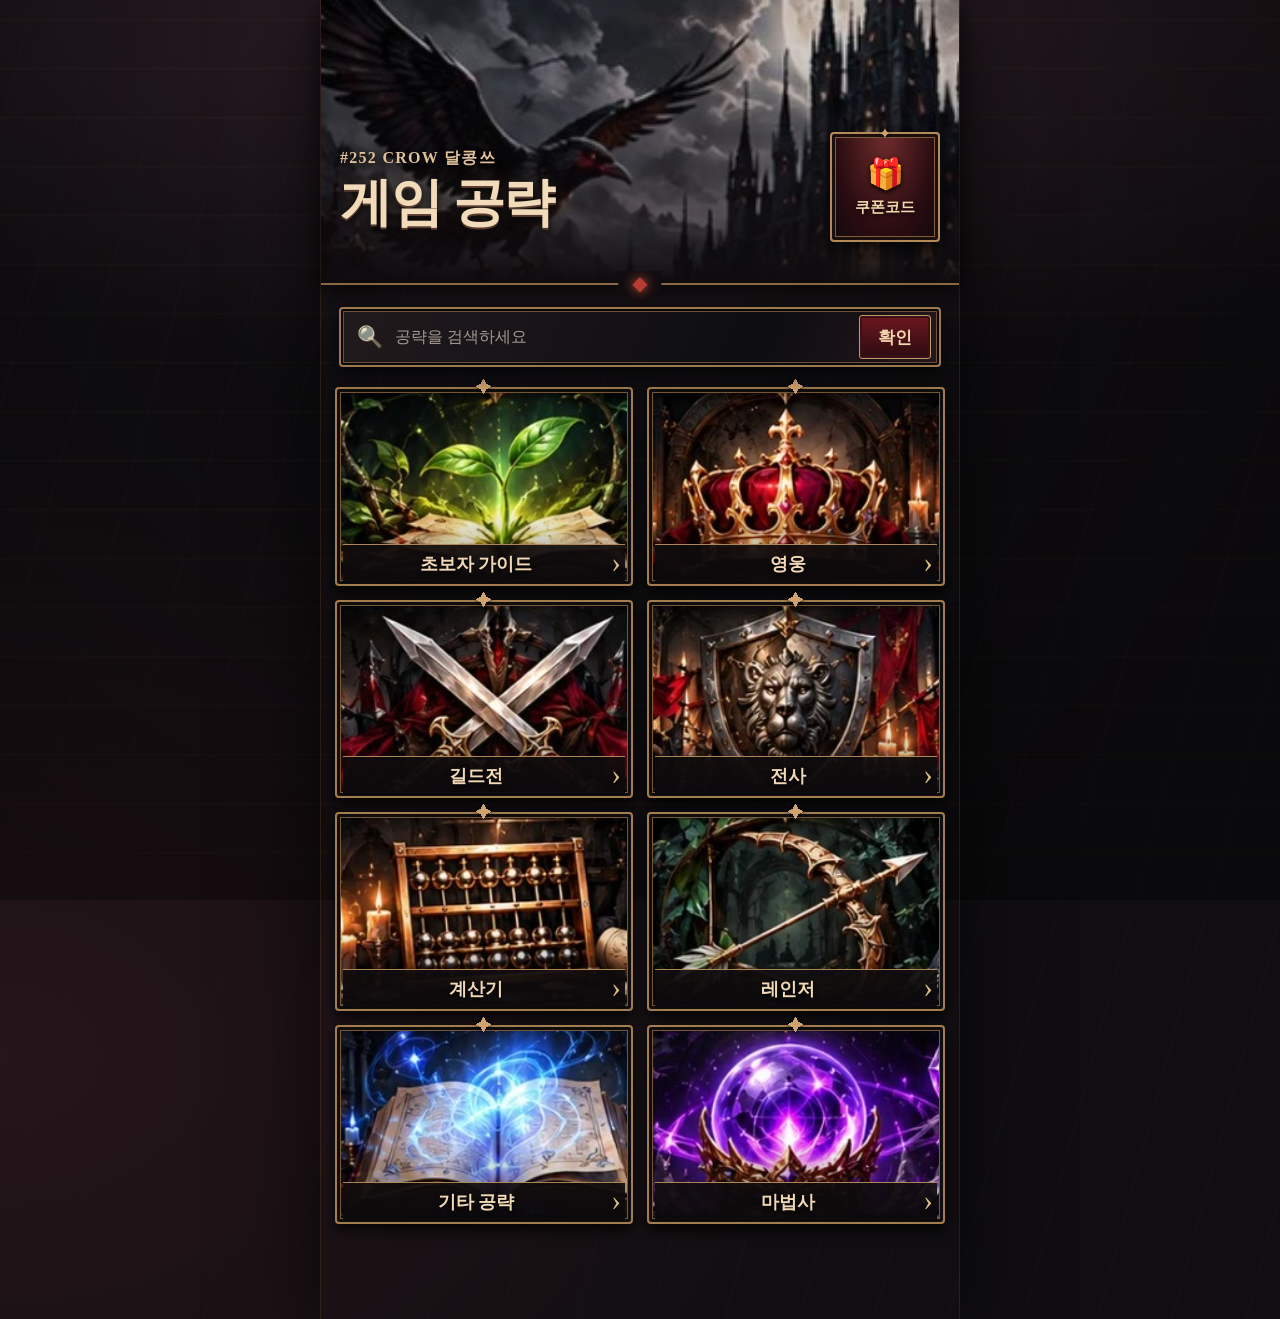
==== test/index.html @ af98b075 "Add files via upload" ====
<!doctype html><html lang="ko"><head><meta charset="utf-8"><meta name="viewport" content="width=device-width,initial-scale=1,viewport-fit=cover"><title>#252 CROW | 달콩쓰의 게임 공략</title>
<style>
*{box-sizing:border-box}body{margin:0;background:#f4f5f7;color:#20232a;font-family:system-ui,-apple-system,"Noto Sans KR",sans-serif}.app{max-width:560px;margin:auto;padding:24px 16px 50px}
.brand{padding:10px 4px 18px}.brand small{font-weight:800;letter-spacing:.15em;color:#8a9099}.brand h1{margin:4px 0 0;font-size:30px;letter-spacing:-1.2px}
.search{position:sticky;top:8px;z-index:5;display:flex;align-items:center;background:white;border:1px solid #e4e7eb;border-radius:18px;padding:0 15px;height:56px;box-shadow:0 8px 24px #20242b0d}.search input{border:0;outline:0;min-width:0;flex:1;font-size:16px;background:transparent}.search #searchBtn{border:0;background:#252a31;color:white;font-weight:800;border-radius:11px;padding:10px 14px;margin-left:8px}.search span{font-size:20px;margin-right:10px}
.grid{display:grid;grid-template-columns:1fr 1fr;gap:11px;margin-top:16px;align-items:start}.grid .card{width:100%}.drop{grid-column:1/-1;background:white;border:1px solid #e5e7eb;border-radius:16px;padding:7px;box-shadow:0 7px 22px #20242b0a}.drop .item{margin-top:5px;padding:12px 11px;font-size:13px}.drop .item:first-child{margin-top:0}.card{border:1px solid #e5e7eb;background:white;border-radius:20px;min-height:112px;display:flex;flex-direction:column;justify-content:center;align-items:center;gap:9px;box-shadow:0 7px 22px #20242b0a}.card .ico{font-size:33px}.card b{font-size:15px}
.section{margin-top:16px;background:white;border:1px solid #e5e7eb;border-radius:20px;padding:15px}.head{display:flex;align-items:center;gap:10px;margin-bottom:10px}.head h2{margin:0;font-size:21px}.item{width:100%;border:0;text-align:left;background:#f6f7f9;border-radius:14px;padding:15px;margin-top:8px;font-weight:750;font-size:15px;display:flex;justify-content:space-between;align-items:center;color:#20232a;text-decoration:none}.item em{font-style:normal;color:#a0a5ad;font-size:20px}.empty{text-align:center;color:#888;padding:22px}
.viewer{position:fixed;inset:0;background:#f4f5f7;z-index:20;overflow:auto}.viewerbar{position:sticky;top:0;z-index:2;background:#ffffffed;backdrop-filter:blur(12px);display:flex;align-items:center;gap:10px;padding:12px 14px;border-bottom:1px solid #e5e7eb}.viewerbar button{border:0;background:#eef0f3;border-radius:11px;width:40px;height:40px;font-size:25px}.viewerbar strong{font-size:16px}.viewerbody{max-width:760px;margin:auto;padding:14px}.viewerbody img{display:block;width:100%;height:auto;border-radius:12px;background:white;margin-bottom:12px}.note{background:white;border:1px solid #e3e6ea;border-radius:15px;padding:15px 16px;margin-bottom:12px;line-height:1.65}.note b{display:block;font-size:16px}.note span{font-size:15px}.hidden{display:none!important}

/* 쿠폰코드 바로가기 */
.brandtop{display:flex;justify-content:space-between;align-items:center;gap:12px}
.coupon-shortcut{display:inline-flex;flex:none;align-items:center;justify-content:center;gap:7px;padding:11px 12px;min-height:45px;border:1px solid #e3e6eb;border-radius:14px;background:#fff;color:#20232a;text-decoration:none;font-size:13px;font-weight:800;white-space:nowrap;box-shadow:0 7px 22px #20242b0a}
.coupon-ico{position:relative;display:inline-flex;font-size:22px;line-height:1.1}
.coupon-dot{position:absolute;top:-4px;right:-5px;width:11px;height:11px;border-radius:50%;background:#ee3949;border:2px solid #fff;box-shadow:0 0 0 1px #ee3949}
.coupon-dot[hidden]{display:none!important}
.coupon-shortcut:has(.coupon-dot:not([hidden])){border-color:#ee8792;box-shadow:0 4px 15px #ee39491a}
.coupon-shortcut:focus-visible{outline:3px solid #a7cdeb;outline-offset:2px}
@media(max-width:380px){.brandtop{gap:7px}.brand h1{font-size:27px}.coupon-shortcut{padding:10px 9px;gap:5px;font-size:12px}}

/* 헤더 2줄 타이포그래피와 세로형 쿠폰 버튼 */
.brandtop{align-items:stretch;gap:12px}
.brandtop>div{display:flex;flex-direction:column;justify-content:center;gap:2px;min-width:0}
.brandtop small{display:block;font-size:12px;letter-spacing:.035em;line-height:1.25;white-space:nowrap}
.brandtop h1{margin:0;font-size:30px;line-height:1.14;letter-spacing:-1px;white-space:nowrap}
.brandtop .coupon-shortcut{align-self:stretch;min-width:100px;min-height:0;flex-direction:column;gap:3px;padding:5px 12px;border-radius:14px}
.brandtop .coupon-ico{font-size:23px;line-height:1.05}
.brandtop .coupon-label{font-size:14px;line-height:1.2;font-weight:800}
@media(max-width:380px){.brandtop{gap:8px}.brandtop h1{font-size:28px}.brandtop .coupon-shortcut{min-width:91px;padding:5px 8px}.brandtop .coupon-label{font-size:13px}}

/* CROW DARK FANTASY: presentation layer only. Original interaction JS is untouched. */
:root{color-scheme:dark;--gold:#967148;--goldlight:#d2aa74;--ink:#0a090b;--parchment:#e6d4b9}
html{background:#09090b}body{background:radial-gradient(ellipse 90% 420px at 50% 0%,#312129 0%,transparent 90%),radial-gradient(ellipse 70% 650px at 0% 80%,#26151a 0%,transparent 95%),repeating-linear-gradient(105deg,#100e11 0 32px,#131015 33px 34px,#100e11 35px 72px);color:var(--parchment);min-height:100vh}
body:before{content:"";position:fixed;inset:0;pointer-events:none;background:radial-gradient(circle at 40% 15%,transparent 0 18%,#0007 85%),repeating-linear-gradient(0deg,transparent 0 46px,#b7976310 47px,#0000 49px);opacity:.75}
.app{position:relative;max-width:640px;margin:auto;padding:0 14px 95px;min-height:100vh;border-left:1px solid #77533340;border-right:1px solid #77533340;box-shadow:0 0 80px #000a}
.brand{margin:0 -14px;padding:132px 19px 24px;position:relative;background:linear-gradient(0deg,#0d0b0e 0%,#100c10a0 23%,#08070b30 80%),url('theme-header.webp') center 22%/cover no-repeat;min-height:285px;border-bottom:2px solid #8b6744;box-shadow:0 9px 20px #0009}
.brand:after{content:"◆";position:absolute;bottom:-12px;left:50%;transform:translateX(-50%);color:#b73d34;background:#100d10;padding:0 14px;font-size:20px;text-shadow:0 0 12px #e4573e}
.brandtop{align-items:end;gap:10px}.brandtop>div{position:relative;z-index:1;min-width:0;padding-bottom:7px}.brandtop small{color:#dfc09a;font-family:Georgia,'Noto Serif KR',serif;letter-spacing:.08em;font-size:clamp(11px,3vw,16px);text-shadow:0 3px 7px #000}.brandtop h1{font-family:Georgia,'Noto Serif KR',serif;font-size:clamp(34px,9vw,52px);line-height:1.25;color:#f1dbba;letter-spacing:-1.5px;text-shadow:0 2px #55392d,0 4px 10px #000,0 0 18px #e2a66e35}
.brandtop .coupon-shortcut{position:relative;z-index:1;min-width:110px;min-height:110px;align-self:end;border:2px solid #b48b57;border-radius:4px;color:#f2d8ac;background:radial-gradient(ellipse at 50% 0%,#702c2c,#2a0c11 65%,#10090c);box-shadow:inset 0 0 0 3px #1a0e0e,inset 0 0 0 4px #825c36,0 7px 22px #000c;padding:11px 8px;gap:9px;text-shadow:0 2px 5px #000}
.coupon-shortcut:before,.card:before,.drop:before,.section:before{content:'✦';position:absolute;top:-10px;left:50%;transform:translateX(-50%);font-size:16px;color:#d0a26e;text-shadow:0 0 5px #000}
.brandtop .coupon-ico{font-size:30px}.brandtop .coupon-label{font-size:15px;font-family:'Noto Serif KR',serif}
.coupon-dot{background:#bc252c;border-color:#f0c999}
.search{position:relative;top:auto;z-index:5;margin:22px 4px 20px;height:60px;padding:0 8px 0 16px;border:2px solid #9e794f;border-radius:4px;background:linear-gradient(115deg,#211a1d,#0d0d11 70%,#25171b);box-shadow:inset 0 0 0 2px #08080a,inset 0 0 0 3px #6e5034,0 8px 20px #0009}
.search span{font-size:21px;filter:sepia(.6)}.search input{color:#f1dfc3;font-family:'Noto Serif KR',serif;font-size:16px}.search input::placeholder{color:#a49a91}.search #searchBtn{background:linear-gradient(#6c1720,#2c0b10);border:1px solid #c29a67;border-radius:3px;color:#f3d6ac;height:44px;min-width:72px;font-family:'Noto Serif KR',serif;font-size:17px;box-shadow:inset 0 0 0 2px #3b1116}
.grid{gap:14px;margin-top:0}.grid .card{position:relative;overflow:visible;min-height:0;aspect-ratio:1.5;gap:0;justify-content:end;border:2px solid #a47d4e;border-radius:4px;background-color:#110d10;background-size:cover;background-position:center;box-shadow:inset 0 0 0 3px #100d0d,inset 0 0 0 4px #775739,0 7px 14px #000b;transition:filter .15s}
.grid .card:after{content:'›';position:absolute;right:10px;bottom:5px;color:#d9b88a;font-family:Georgia,serif;font-size:29px;text-shadow:0 2px 5px #000}
.grid .card:active{filter:brightness(1.25)}.grid .card .ico{display:none}.grid .card b{display:flex;align-items:center;justify-content:center;width:100%;min-height:39px;padding:6px 25px 6px 9px;border-top:1px solid #ad8655;background:linear-gradient(#100c0ce8,#0b090cf7);color:#f1d8b6;font-family:Georgia,'Noto Serif KR',serif;font-size:clamp(14px,3.7vw,18px);text-shadow:0 2px 5px #000}
.grid .card[data-c=beginner]{background-image:linear-gradient(0deg,#08060970,transparent 40%),url('theme-beginner.webp')}.grid .card[data-c=hero]{background-image:linear-gradient(0deg,#08060970,transparent 40%),url('theme-hero.webp')}.grid .card[data-c=guild]{background-image:linear-gradient(0deg,#08060970,transparent 40%),url('theme-guild.webp')}.grid .card[data-c=warrior]{background-image:linear-gradient(0deg,#08060970,transparent 40%),url('theme-warrior.webp')}.grid .card[data-c=calculator]{background-image:linear-gradient(0deg,#08060970,transparent 40%),url('theme-calculator.webp')}.grid .card[data-c=ranger]{background-image:linear-gradient(0deg,#08060970,transparent 40%),url('theme-ranger.webp')}.grid .card[data-c=etc]{background-image:linear-gradient(0deg,#08060970,transparent 40%),url('theme-etc.webp')}.grid .card[data-c=mage]{background-image:linear-gradient(0deg,#08060970,transparent 40%),url('theme-mage.webp')}
/* Keep original in-grid dropdowns: no popups, no separate category screens. */
.drop,.section{position:relative;grid-column:1/-1;border:2px solid #987249;border-radius:4px;background:radial-gradient(ellipse at 80% 0%,#3c1c22a8,transparent 60%),linear-gradient(135deg,#1c1519f5,#0d0c10f9 70%);box-shadow:inset 0 0 0 3px #0a090b,inset 0 0 0 4px #5c4030,0 10px 22px #0009;padding:13px 11px}
.drop:after{content:'◆';display:block;text-align:center;color:#ad6544;font-size:14px;padding:9px 0 0}.drop .item,.section .item{position:relative;min-height:59px;margin-top:8px;padding:13px 35px 13px 16px;border:1px solid #6b4b36;border-radius:3px;background:linear-gradient(105deg,#2a1b20,#120f13 80%);color:#e9d4b6;font-family:'Noto Serif KR',serif;font-size:clamp(13px,3.6vw,16px);line-height:1.4;box-shadow:inset 0 0 0 1px #130d10}
.item em{color:#c99d65;font-size:24px}.item:active{background:#432329}.section{margin-top:19px;padding:15px}.head h2{font-family:Georgia,'Noto Serif KR',serif;color:#e5c49a}.empty{color:#c0a992}
.viewer{background:radial-gradient(ellipse at 50% 0%,#362029,#0c0a0d 70%);color:#e8d2b0}.viewerbar{background:#170f14f5;border-bottom:2px solid #9b7447;padding:13px 14px}.viewerbar button{border:1px solid #b88c58;border-radius:3px;background:linear-gradient(#58141a,#220b10);color:#e8cfaa}.viewerbar strong{font-family:'Noto Serif KR',serif;color:#ecd1aa}.viewerbody{padding:14px}.viewerbody img{border:1px solid #72533d;border-radius:3px;background:#0d0c10;box-shadow:0 8px 23px #000a}.note{background:#20171a;border:1px solid #947047;border-radius:4px;color:#e7d1b0}
@media(max-width:380px){.brand{min-height:260px;padding-top:122px}.brandtop .coupon-shortcut{min-width:93px;min-height:98px}.grid{gap:10px}.grid .card b{min-height:36px}.search{margin-left:0;margin-right:0}}
</style></head><body><main class="app"><header class="brand"><div class="brandtop"><div><small>#252 CROW 달콩쓰</small><h1>게임 공략</h1></div><a id="couponShortcut" class="coupon-shortcut" href="./coupons.html" aria-label="쿠폰코드"><span class="coupon-ico" aria-hidden="true">🎁<span id="couponNoticeDot" class="coupon-dot" hidden></span></span><span class="coupon-label">쿠폰코드</span></a></div></header><div class="search"><span>🔍</span><input id="q" placeholder="공략을 검색하세요"><button id="searchBtn">확인</button></div><section id="results" class="section hidden"><div class="head"><h2>🔍 검색 결과</h2></div><div id="resultitems"></div></section><section id="grid" class="grid">
<button class="card" data-c="beginner"><span class="ico">🌱</span><b>초보자 가이드</b></button><button class="card" data-c="hero"><span class="ico">👑</span><b>영웅</b></button><div class="drop hidden" data-row="beginner,hero"></div>
<button class="card" data-c="guild"><span class="ico">⚔️</span><b>길드전</b></button><button class="card" data-c="warrior"><span class="ico">🛡️</span><b>전사</b></button><div class="drop hidden" data-row="guild,warrior"></div>
<button class="card" data-c="calculator"><span class="ico">🧮</span><b>계산기</b></button><button class="card" data-c="ranger"><span class="ico">🏹</span><b>레인저</b></button><div class="drop hidden" data-row="calculator,ranger"></div>
<button class="card" data-c="etc"><span class="ico">📖</span><b>기타 공략</b></button><button class="card" data-c="mage"><span class="ico">🔮</span><b>마법사</b></button><div class="drop hidden" data-row="etc,mage"></div></section></main>
<div id="viewer" class="viewer hidden"><div class="viewerbar"><button id="close">‹</button><strong id="vtitle"></strong></div><div class="viewerbody"><div id="vnote"></div><div id="vimages"></div></div></div>
<script>
const cats={"beginner":["🌱","초보자 가이드"],"hero":["👑","영웅"],"guild":["⚔️","길드전"],"warrior":["🛡️","전사"],"calculator":["🧮","계산기"],"ranger":["🏹","레인저"],"etc":["📖","기타 공략"],"mage":["🔮","마법사"]};
const B="https://riamanet.github.io/last-asylum-guide/";
const guides=[
["beginner","협곡대전 신청방법","01.png"],["beginner","비약쟁탈전 신청방법","02.png"],["beginner","마차 약탈방법","03.png"],["beginner","팔콘퀘스트 저장 가이드","04.png"],["beginner","궁중대신 활용법","05.png"],["beginner","보호막 사용방법","45.png"],["beginner","초보자 영웅 육성 가이드","46.png"],["beginner","갤럭시 스토어 페이백 참여방법","47.png"],["beginner","신규 성장 가이드","48.png"],["beginner","상점 구매 가이드","49.png"],["beginner","부흥시대 초반 성장 가이드","53.jpg"],["beginner","초보자 비밀 퀘스트 약탈 가이드","54.png"],
["guild","월요일 길드전","06.png"],["guild","화요일 길드전","07.png"],["guild","수요일 길드전","08.png"],["guild","목요일 길드전","09.png"],["guild","금요일 길드전","10.png"],["guild","토요일 길드전","11.png"],
["hero","영웅 스킬 강화 가이드","12.jpg"],["hero","성급별 필요 영웅조각 수","13.png"],["hero","월드보스 영웅 배치 가이드","14.png"],["hero","월드보스 추천 덱 가이드","64.png"],
["warrior","전사 조합 완전 이해","15.png"],["warrior","전사 성장 체크리스트","16.png"],["warrior","장비·스킬 투자 전략","17.png"],["warrior","다스칼 완전 육성 및 운용 가이드","18.png"],["warrior","하퍼 완전 육성 및 운용 가이드","19.png"],["warrior","아서 완전 육성 및 운용 가이드","20.png"],["warrior","조야 완전 육성 및 운용 가이드","21.png"],["warrior","말레나 완전 육성 및 운용 가이드","22.png"],["warrior","다스칼 전용무기 완벽 가이드","51.jpg"],["warrior","말레나 각성 완벽 정리","52.jpg"],
["ranger","레인저 조합이란 무엇인가","23.png"],["ranger","레인저 조합의 전투 메커니즘","24.png"],["ranger","레인저 조합 실수하지 않는 운영법","25.png"],["ranger","레인저를 더 깊이 이해하는 8가지 사실","26.png"],["ranger","레인저 조합 FAQ","27.png"],
["mage","마법사 조합이란 무엇인가?","28.png"],["mage","스타더스트 완전 육성 및 운용 가이드","29.png"],["mage","Joker 완전 육성 및 운용 가이드","30.png"],["mage","Annie 완전 육성 및 운용 가이드","31.png"],["mage","니콜(Nicole) 완전 육성 및 운용 가이드","32.png"],["mage","빌리(Billy) 완전 육성 및 운용 가이드","33.png"],["mage","울프레드 완전 육성 및 운용 가이드","34.png"],
["etc","21~30 성당 업 조건","35.png"],["etc","계단식 훈련 가이드","36.png"],["etc","장비강화 및 성급 공략","37.png"],["etc","서바이벌배틀 시간표","38.png"],["etc","수정골짜기 공략","39.png"],["etc","수정골짜기 입장하면 이렇게 하세요!","59.png",["59.png","60.png","61.png","62.png","63.png"]],["etc","까마귀룬 초기공략","40.png",["40.png","41.png","42.png"]],["etc","까마귀룬 전략 가이드","43.png"],["etc","프레이야 구매방법","44.png"],["etc","드워프 광산 곡괭이 이벤트 가이드","50.png"],["etc","역병의 단련 이벤트 공략","55.png"],["etc","치즈도둑 이벤트 공략","56.png",["56.png","57.png","58.png"]],["etc","좀비 포위전 공략 가이드","65.png",["65.png","66.png","67.png"]]
].map(x=>({category:x[0],title:x[1],image:B+x[2],images:(x[3]||[x[2]]).map(f=>B+f)}));
guides.push({category:"calculator",title:"건물 업그레이드 계산기",url:"https://riamanet.github.io/last-asylum-calculator/"},{category:"calculator",title:"정예부대 최소연구 계산기",url:"https://riamanet.github.io/last-asylum-research/"},{category:"calculator",title:"영웅 계산기",url:"https://riamanet.github.io/last-asylum-hero/"});
const results=document.querySelector('#results'),resultitems=document.querySelector('#resultitems');
const isKakaoTalk=/KAKAOTALK/i.test(navigator.userAgent);if(isKakaoTalk&&(!history.state||!history.state.laRoot)){history.replaceState({laRoot:true,view:'root'},'',location.href);history.pushState({laRoot:true,view:'home'},'',location.href)}
function row(g){if(g.url)return `<a class="item" href="${g.url}" target="_blank">${g.title}<em>›</em></a>`;return `<button class="item" onclick="openGuide(${guides.indexOf(g)})">${g.title}<em>›</em></button>`}
function showCat(c){let target=null;document.querySelectorAll('.drop').forEach(d=>{if(d.dataset.row.split(',').includes(c))target=d});if(!target)return;const same=target.dataset.open===c&&!target.classList.contains('hidden');document.querySelectorAll('.drop').forEach(d=>{d.classList.add('hidden');d.dataset.open=''});if(!same){target.innerHTML=guides.filter(g=>g.category===c).map(row).join('');target.dataset.open=c;target.classList.remove('hidden')}}
document.querySelectorAll('.card').forEach(x=>x.onclick=()=>showCat(x.dataset.c));
function renderGuide(i){const g=guides[i];document.querySelector('#vtitle').textContent=g.title;document.querySelector('#vimages').innerHTML=(g.images||[g.image]).map(src=>'<img src="'+src+'?v='+Date.now()+'" alt="'+g.title+'">').join('');const n=document.querySelector('#vnote');n.innerHTML=g.title==='프레이야 구매방법'?'<div class="note"><b>VIP 1, 3, 4, 7 구매</b><span>최저가 216,500원 / 조각 340개로 4성</span></div>':'';document.querySelector('#viewer').classList.remove('hidden');document.body.style.overflow='hidden'}
function hideGuide(){document.querySelector('#viewer').classList.add('hidden');document.body.style.overflow='';document.querySelector('#vimages').innerHTML=''}
function openGuide(i){renderGuide(i);history.pushState({view:'guide',guide:i},'','#guide-'+i)}
document.querySelector('#close').onclick=()=>{if(!document.querySelector('#viewer').classList.contains('hidden'))history.back()};
window.addEventListener('popstate',e=>{const m=location.hash.match(/^#guide-(\d+)$/);if(m){const i=Number(m[1]);if(guides[i]&&guides[i].image)renderGuide(i);return}hideGuide();if(isKakaoTalk&&e.state&&e.state.laRoot&&e.state.view==='root')history.pushState({laRoot:true,view:'home'},'',location.href)});
if(location.hash.match(/^#guide-(\d+)$/)){const i=Number(RegExp.$1);if(guides[i]&&guides[i].image)renderGuide(i)}
function doSearch(){const q=document.querySelector('#q').value.trim().toLowerCase();if(!q){results.classList.add('hidden');resultitems.innerHTML='';return}const f=guides.filter(g=>(g.title+' '+cats[g.category][1]).toLowerCase().includes(q));resultitems.innerHTML=f.length?f.map(row).join(''):'<div class="empty">검색 결과가 없습니다.</div>';results.classList.remove('hidden')}
document.querySelector('#searchBtn').onclick=doSearch;document.querySelector('#q').addEventListener('keydown',e=>{if(e.key==='Enter')doSearch()});
</script><script src="../coupon-config.js"></script>
<script src="../coupon-home.js"></script>
</body></html>
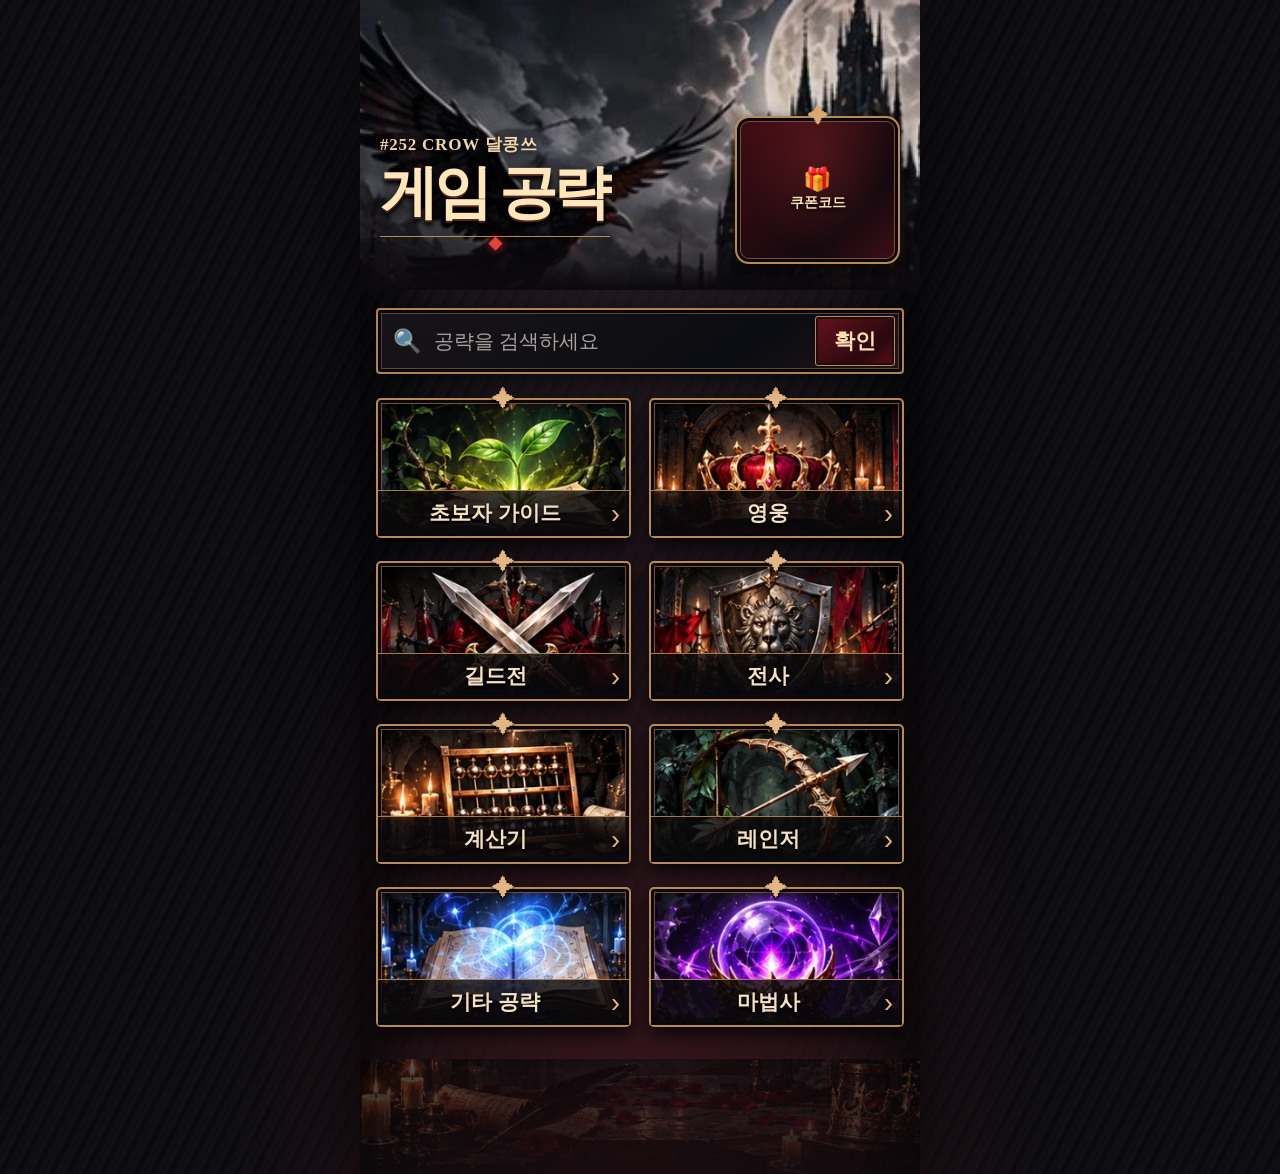
==== commit 9c482d88: "Add files via upload" ====
--- a/test/index.html
+++ b/test/index.html
@@ -27,30 +27,37 @@
 .brandtop .coupon-label{font-size:14px;line-height:1.2;font-weight:800}
 @media(max-width:380px){.brandtop{gap:8px}.brandtop h1{font-size:28px}.brandtop .coupon-shortcut{min-width:91px;padding:5px 8px}.brandtop .coupon-label{font-size:13px}}
 
-/* CROW DARK FANTASY: presentation layer only. Original interaction JS is untouched. */
-:root{color-scheme:dark;--gold:#967148;--goldlight:#d2aa74;--ink:#0a090b;--parchment:#e6d4b9}
-html{background:#09090b}body{background:radial-gradient(ellipse 90% 420px at 50% 0%,#312129 0%,transparent 90%),radial-gradient(ellipse 70% 650px at 0% 80%,#26151a 0%,transparent 95%),repeating-linear-gradient(105deg,#100e11 0 32px,#131015 33px 34px,#100e11 35px 72px);color:var(--parchment);min-height:100vh}
-body:before{content:"";position:fixed;inset:0;pointer-events:none;background:radial-gradient(circle at 40% 15%,transparent 0 18%,#0007 85%),repeating-linear-gradient(0deg,transparent 0 46px,#b7976310 47px,#0000 49px);opacity:.75}
-.app{position:relative;max-width:640px;margin:auto;padding:0 14px 95px;min-height:100vh;border-left:1px solid #77533340;border-right:1px solid #77533340;box-shadow:0 0 80px #000a}
-.brand{margin:0 -14px;padding:132px 19px 24px;position:relative;background:linear-gradient(0deg,#0d0b0e 0%,#100c10a0 23%,#08070b30 80%),url('theme-header.webp') center 22%/cover no-repeat;min-height:285px;border-bottom:2px solid #8b6744;box-shadow:0 9px 20px #0009}
-.brand:after{content:"◆";position:absolute;bottom:-12px;left:50%;transform:translateX(-50%);color:#b73d34;background:#100d10;padding:0 14px;font-size:20px;text-shadow:0 0 12px #e4573e}
-.brandtop{align-items:end;gap:10px}.brandtop>div{position:relative;z-index:1;min-width:0;padding-bottom:7px}.brandtop small{color:#dfc09a;font-family:Georgia,'Noto Serif KR',serif;letter-spacing:.08em;font-size:clamp(11px,3vw,16px);text-shadow:0 3px 7px #000}.brandtop h1{font-family:Georgia,'Noto Serif KR',serif;font-size:clamp(34px,9vw,52px);line-height:1.25;color:#f1dbba;letter-spacing:-1.5px;text-shadow:0 2px #55392d,0 4px 10px #000,0 0 18px #e2a66e35}
-.brandtop .coupon-shortcut{position:relative;z-index:1;min-width:110px;min-height:110px;align-self:end;border:2px solid #b48b57;border-radius:4px;color:#f2d8ac;background:radial-gradient(ellipse at 50% 0%,#702c2c,#2a0c11 65%,#10090c);box-shadow:inset 0 0 0 3px #1a0e0e,inset 0 0 0 4px #825c36,0 7px 22px #000c;padding:11px 8px;gap:9px;text-shadow:0 2px 5px #000}
-.coupon-shortcut:before,.card:before,.drop:before,.section:before{content:'✦';position:absolute;top:-10px;left:50%;transform:translateX(-50%);font-size:16px;color:#d0a26e;text-shadow:0 0 5px #000}
-.brandtop .coupon-ico{font-size:30px}.brandtop .coupon-label{font-size:15px;font-family:'Noto Serif KR',serif}
-.coupon-dot{background:#bc252c;border-color:#f0c999}
-.search{position:relative;top:auto;z-index:5;margin:22px 4px 20px;height:60px;padding:0 8px 0 16px;border:2px solid #9e794f;border-radius:4px;background:linear-gradient(115deg,#211a1d,#0d0d11 70%,#25171b);box-shadow:inset 0 0 0 2px #08080a,inset 0 0 0 3px #6e5034,0 8px 20px #0009}
-.search span{font-size:21px;filter:sepia(.6)}.search input{color:#f1dfc3;font-family:'Noto Serif KR',serif;font-size:16px}.search input::placeholder{color:#a49a91}.search #searchBtn{background:linear-gradient(#6c1720,#2c0b10);border:1px solid #c29a67;border-radius:3px;color:#f3d6ac;height:44px;min-width:72px;font-family:'Noto Serif KR',serif;font-size:17px;box-shadow:inset 0 0 0 2px #3b1116}
-.grid{gap:14px;margin-top:0}.grid .card{position:relative;overflow:visible;min-height:0;aspect-ratio:1.5;gap:0;justify-content:end;border:2px solid #a47d4e;border-radius:4px;background-color:#110d10;background-size:cover;background-position:center;box-shadow:inset 0 0 0 3px #100d0d,inset 0 0 0 4px #775739,0 7px 14px #000b;transition:filter .15s}
-.grid .card:after{content:'›';position:absolute;right:10px;bottom:5px;color:#d9b88a;font-family:Georgia,serif;font-size:29px;text-shadow:0 2px 5px #000}
-.grid .card:active{filter:brightness(1.25)}.grid .card .ico{display:none}.grid .card b{display:flex;align-items:center;justify-content:center;width:100%;min-height:39px;padding:6px 25px 6px 9px;border-top:1px solid #ad8655;background:linear-gradient(#100c0ce8,#0b090cf7);color:#f1d8b6;font-family:Georgia,'Noto Serif KR',serif;font-size:clamp(14px,3.7vw,18px);text-shadow:0 2px 5px #000}
-.grid .card[data-c=beginner]{background-image:linear-gradient(0deg,#08060970,transparent 40%),url('theme-beginner.webp')}.grid .card[data-c=hero]{background-image:linear-gradient(0deg,#08060970,transparent 40%),url('theme-hero.webp')}.grid .card[data-c=guild]{background-image:linear-gradient(0deg,#08060970,transparent 40%),url('theme-guild.webp')}.grid .card[data-c=warrior]{background-image:linear-gradient(0deg,#08060970,transparent 40%),url('theme-warrior.webp')}.grid .card[data-c=calculator]{background-image:linear-gradient(0deg,#08060970,transparent 40%),url('theme-calculator.webp')}.grid .card[data-c=ranger]{background-image:linear-gradient(0deg,#08060970,transparent 40%),url('theme-ranger.webp')}.grid .card[data-c=etc]{background-image:linear-gradient(0deg,#08060970,transparent 40%),url('theme-etc.webp')}.grid .card[data-c=mage]{background-image:linear-gradient(0deg,#08060970,transparent 40%),url('theme-mage.webp')}
-/* Keep original in-grid dropdowns: no popups, no separate category screens. */
-.drop,.section{position:relative;grid-column:1/-1;border:2px solid #987249;border-radius:4px;background:radial-gradient(ellipse at 80% 0%,#3c1c22a8,transparent 60%),linear-gradient(135deg,#1c1519f5,#0d0c10f9 70%);box-shadow:inset 0 0 0 3px #0a090b,inset 0 0 0 4px #5c4030,0 10px 22px #0009;padding:13px 11px}
-.drop:after{content:'◆';display:block;text-align:center;color:#ad6544;font-size:14px;padding:9px 0 0}.drop .item,.section .item{position:relative;min-height:59px;margin-top:8px;padding:13px 35px 13px 16px;border:1px solid #6b4b36;border-radius:3px;background:linear-gradient(105deg,#2a1b20,#120f13 80%);color:#e9d4b6;font-family:'Noto Serif KR',serif;font-size:clamp(13px,3.6vw,16px);line-height:1.4;box-shadow:inset 0 0 0 1px #130d10}
-.item em{color:#c99d65;font-size:24px}.item:active{background:#432329}.section{margin-top:19px;padding:15px}.head h2{font-family:Georgia,'Noto Serif KR',serif;color:#e5c49a}.empty{color:#c0a992}
-.viewer{background:radial-gradient(ellipse at 50% 0%,#362029,#0c0a0d 70%);color:#e8d2b0}.viewerbar{background:#170f14f5;border-bottom:2px solid #9b7447;padding:13px 14px}.viewerbar button{border:1px solid #b88c58;border-radius:3px;background:linear-gradient(#58141a,#220b10);color:#e8cfaa}.viewerbar strong{font-family:'Noto Serif KR',serif;color:#ecd1aa}.viewerbody{padding:14px}.viewerbody img{border:1px solid #72533d;border-radius:3px;background:#0d0c10;box-shadow:0 8px 23px #000a}.note{background:#20171a;border:1px solid #947047;border-radius:4px;color:#e7d1b0}
-@media(max-width:380px){.brand{min-height:260px;padding-top:122px}.brandtop .coupon-shortcut{min-width:93px;min-height:98px}.grid{gap:10px}.grid .card b{min-height:36px}.search{margin-left:0;margin-right:0}}
+
+/* CROW V3: CSS-only structural skin. Original HTML, IDs and JavaScript are unchanged. */
+:root{color-scheme:dark;--ink:#08080b;--gold:#c89d67;--light:#f2dfc0;--edge:#775237;--blood:#560d18}
+html{background:#08080b}body{margin:0;color:var(--light);font-family:Georgia,"Noto Serif KR","Malgun Gothic",serif;background:radial-gradient(ellipse at 50% 0,#302028 0,transparent 35%),radial-gradient(ellipse at 50% 95%,#36141a 0,transparent 45%),repeating-linear-gradient(117deg,#0c0c10 0px,#121014 4px,#09090d 8px,#111015 15px);min-height:100vh}
+.app{position:relative;max-width:560px;padding:0 16px 105px;background:linear-gradient(90deg,#0007,transparent 12%,transparent 88%,#0007),radial-gradient(ellipse at 50% 54%,#31202744,transparent 70%);box-shadow:0 0 70px #000a;min-height:100vh}
+.app:after{content:"";display:block;position:relative;height:115px;margin:32px -16px -105px;background:linear-gradient(#0b090b44,#0b090bdd),url('coupon-footer.webp') center/cover no-repeat;opacity:.65;pointer-events:none}
+.brand{position:relative;margin:0 -16px 0;padding:0 20px;background:linear-gradient(to bottom,#08080a22 25%,#09090d22 64%,#0b090d 100%),url('theme-header.webp') center top/cover no-repeat;min-height:clamp(210px,48vw,285px);display:flex;align-items:flex-end}
+.brandtop{width:100%;display:flex;align-items:flex-end;justify-content:space-between;gap:12px;padding-bottom:26px}
+.brand small{font-size:clamp(12px,3.4vw,17px);color:#f0d6ae;letter-spacing:.045em;font-weight:700;text-shadow:0 2px 7px #000}
+.brand h1{font-size:clamp(38px,10vw,58px);margin:5px 0 0;line-height:1.04;color:#ffe6bb;letter-spacing:-.065em;font-weight:900;text-shadow:0 2px 0 #4a241e,0 5px 4px #000,0 0 18px #000}
+.brandtop>div{min-width:0;flex:1;padding-bottom:12px}.brandtop>div:after{content:"◆";display:block;margin-top:11px;max-width:230px;text-align:center;color:#e04437;font-size:15px;line-height:15px;border-top:1px solid #b88b56;text-shadow:0 0 8px #b7242a}
+.coupon-shortcut{flex:0 0 clamp(118px,32vw,165px);height:clamp(108px,30vw,148px);display:flex;flex-direction:column;justify-content:center;gap:5px;padding:9px 5px;border:2px solid #b48a55;border-radius:3px;color:#f6dfb5;text-decoration:none;background:radial-gradient(ellipse at 50% 22%,#9d2b2d55,transparent 65%),linear-gradient(135deg,#400c13,#13090e 70%,#400e17);box-shadow:inset 0 0 0 3px #0b0709,inset 0 0 0 4px #795034,0 6px 18px #000c,0 0 13px #ac673322}
+.coupon-shortcut:before{content:"✦";position:absolute;align-self:center;transform:translateY(calc(-1 * clamp(54px,15vw,74px)));color:#d8a970;font-size:20px}
+.coupon-ico{font-size:clamp(30px,9vw,46px);line-height:1.2;position:relative}.coupon-label{font-size:clamp(16px,4.6vw,23px);font-weight:800;white-space:nowrap;text-shadow:0 2px 4px #000}.coupon-dot{background:#e8272b;border:2px solid #ffcfaa;color:white}
+.search{position:relative;top:auto;z-index:5;margin:18px 0 24px;height:66px;padding:6px 7px 6px 15px;border:2px solid #ad8354;border-radius:4px;background:linear-gradient(145deg,#171418,#0b0c11 70%,#22161b);box-shadow:inset 0 0 0 3px #08080b,inset 0 0 0 4px #5d4332,0 5px 18px #0009}
+.search span{font-size:23px;margin-right:10px}.search input{font-size:clamp(15px,4.1vw,20px);color:#f1e0c9;min-width:0;font-family:inherit}.search input::placeholder{color:#aaa09c;opacity:1}.search #searchBtn{align-self:stretch;margin-left:4px;min-width:80px;border:1px solid #b58b57;border-radius:3px;color:#f8dfb4;background:linear-gradient(140deg,#65131d,#29080e 70%,#5b0e17);box-shadow:inset 0 0 0 2px #250b0d;font-size:clamp(16px,4.5vw,21px);font-family:inherit}
+.grid{display:grid;grid-template-columns:repeat(2,minmax(0,1fr));column-gap:clamp(12px,3vw,18px);row-gap:clamp(16px,3.8vw,23px);margin-top:0;align-items:start}
+.grid .card{position:relative;overflow:visible;display:block;min-height:0;height:auto;aspect-ratio:1.82/1;width:100%;padding:0;border:2px solid #b88a55;border-radius:5px;background-color:#111016;background-repeat:no-repeat;background-size:cover;background-position:center 44%;box-shadow:inset 0 0 0 3px #09080a,inset 0 0 0 4px #775038,0 8px 17px #000b;isolation:isolate;transition:filter .15s,transform .15s}
+.grid .card:before{content:"✦";position:absolute;z-index:2;left:50%;top:-14px;transform:translateX(-50%);color:#e4b681;text-shadow:0 2px 3px #000;font-size:23px}
+.grid .card:after{content:"›";position:absolute;z-index:2;right:9px;bottom:8px;font-size:27px;line-height:1;color:#e8b77e;text-shadow:0 2px 4px #000}
+.grid .card .ico{display:none}.grid .card b{position:absolute;z-index:1;bottom:0;left:0;right:0;min-height:34%;display:flex;align-items:center;justify-content:center;padding:6px 25px 7px 8px;background:linear-gradient(#0b090acb,#08070af7);border-top:1px solid #a57950;font-size:clamp(14px,3.9vw,20px);font-weight:800;white-space:nowrap;color:#f4e0c3;text-shadow:0 2px 3px #000}
+.grid .card:active{filter:brightness(1.22);transform:translateY(1px)}
+.grid .card[data-c="beginner"]{background-image:url('theme-beginner.webp')}.grid .card[data-c="hero"]{background-image:url('theme-hero.webp')}.grid .card[data-c="guild"]{background-image:url('theme-guild.webp')}.grid .card[data-c="warrior"]{background-image:url('theme-warrior.webp')}.grid .card[data-c="calculator"]{background-image:url('theme-calculator.webp')}.grid .card[data-c="ranger"]{background-image:url('theme-ranger.webp')}.grid .card[data-c="etc"]{background-image:url('theme-etc.webp')}.grid .card[data-c="mage"]{background-image:url('theme-mage.webp')}
+/* Original inline row expansion remains in exactly the same DOM location */
+.drop,.section{grid-column:1/-1;background:linear-gradient(135deg,#201519,#0d0b0e 55%,#1c1216);border:2px solid #9f764c;border-radius:4px;padding:14px 12px 18px;box-shadow:inset 0 0 0 3px #0b090d,inset 0 0 0 4px #533729,0 8px 24px #000b;position:relative}
+.drop:before,.section:before{content:"✦ ───────── ✦ ───────── ✦";display:block;text-align:center;font-size:11px;letter-spacing:1px;color:#c0935d;margin:0 0 10px;white-space:nowrap;overflow:hidden}
+.drop .item,.section .item{min-height:58px;margin:9px 0 0;border:1px solid #725038;border-radius:3px;padding:13px 14px;color:#eddbbd;background:linear-gradient(100deg,#24191b,#120f12 65%,#28191b);font-family:inherit;font-size:clamp(13px,3.7vw,17px);font-weight:750;box-shadow:inset 0 1px 0 #cba16b16;line-height:1.35}
+.item em{color:#d3a66d;font-size:24px}.item:active{background:#3a1c22}.section{margin:0 0 22px}.head h2{font-size:23px;color:#f5d7ab}.empty{color:#b7a58e}
+.viewer{background:radial-gradient(ellipse at 50% 0,#352028,transparent 40%),#0b090d;color:#f3dfc0}.viewerbar{background:linear-gradient(#26151b,#0e0b10);border-bottom:2px solid #9e744b;min-height:66px;box-shadow:0 6px 16px #000a}.viewerbar button{background:linear-gradient(#5a1520,#270b12);border:1px solid #ae8053;color:#f6d9ae;border-radius:3px;width:44px;height:44px}.viewerbar strong{font-family:inherit;color:#f2d5ab;font-size:18px}.viewerbody{padding:15px 10px}.viewerbody img{border:1px solid #6e5039;border-radius:3px;background:#171014;box-shadow:0 7px 20px #0008}.note{background:#1c1318;color:#e6d1b4;border:1px solid #805e42;border-radius:4px}
+@media(min-width:561px){.brand{min-height:290px}.grid .card b{font-size:21px}}@media(max-width:360px){.app{padding-left:11px;padding-right:11px}.brand{margin-left:-11px;margin-right:-11px;padding:0 12px}.grid{column-gap:10px}.coupon-shortcut{flex-basis:112px}.search #searchBtn{min-width:68px}}
+
 </style></head><body><main class="app"><header class="brand"><div class="brandtop"><div><small>#252 CROW 달콩쓰</small><h1>게임 공략</h1></div><a id="couponShortcut" class="coupon-shortcut" href="./coupons.html" aria-label="쿠폰코드"><span class="coupon-ico" aria-hidden="true">🎁<span id="couponNoticeDot" class="coupon-dot" hidden></span></span><span class="coupon-label">쿠폰코드</span></a></div></header><div class="search"><span>🔍</span><input id="q" placeholder="공략을 검색하세요"><button id="searchBtn">확인</button></div><section id="results" class="section hidden"><div class="head"><h2>🔍 검색 결과</h2></div><div id="resultitems"></div></section><section id="grid" class="grid">
 <button class="card" data-c="beginner"><span class="ico">🌱</span><b>초보자 가이드</b></button><button class="card" data-c="hero"><span class="ico">👑</span><b>영웅</b></button><div class="drop hidden" data-row="beginner,hero"></div>
 <button class="card" data-c="guild"><span class="ico">⚔️</span><b>길드전</b></button><button class="card" data-c="warrior"><span class="ico">🛡️</span><b>전사</b></button><div class="drop hidden" data-row="guild,warrior"></div>
@@ -83,6 +90,6 @@
 if(location.hash.match(/^#guide-(\d+)$/)){const i=Number(RegExp.$1);if(guides[i]&&guides[i].image)renderGuide(i)}
 function doSearch(){const q=document.querySelector('#q').value.trim().toLowerCase();if(!q){results.classList.add('hidden');resultitems.innerHTML='';return}const f=guides.filter(g=>(g.title+' '+cats[g.category][1]).toLowerCase().includes(q));resultitems.innerHTML=f.length?f.map(row).join(''):'<div class="empty">검색 결과가 없습니다.</div>';results.classList.remove('hidden')}
 document.querySelector('#searchBtn').onclick=doSearch;document.querySelector('#q').addEventListener('keydown',e=>{if(e.key==='Enter')doSearch()});
-</script><script src="../coupon-config.js"></script>
-<script src="../coupon-home.js"></script>
+</script><script src="./coupon-config.js"></script>
+<script src="./coupon-home.js"></script>
 </body></html>
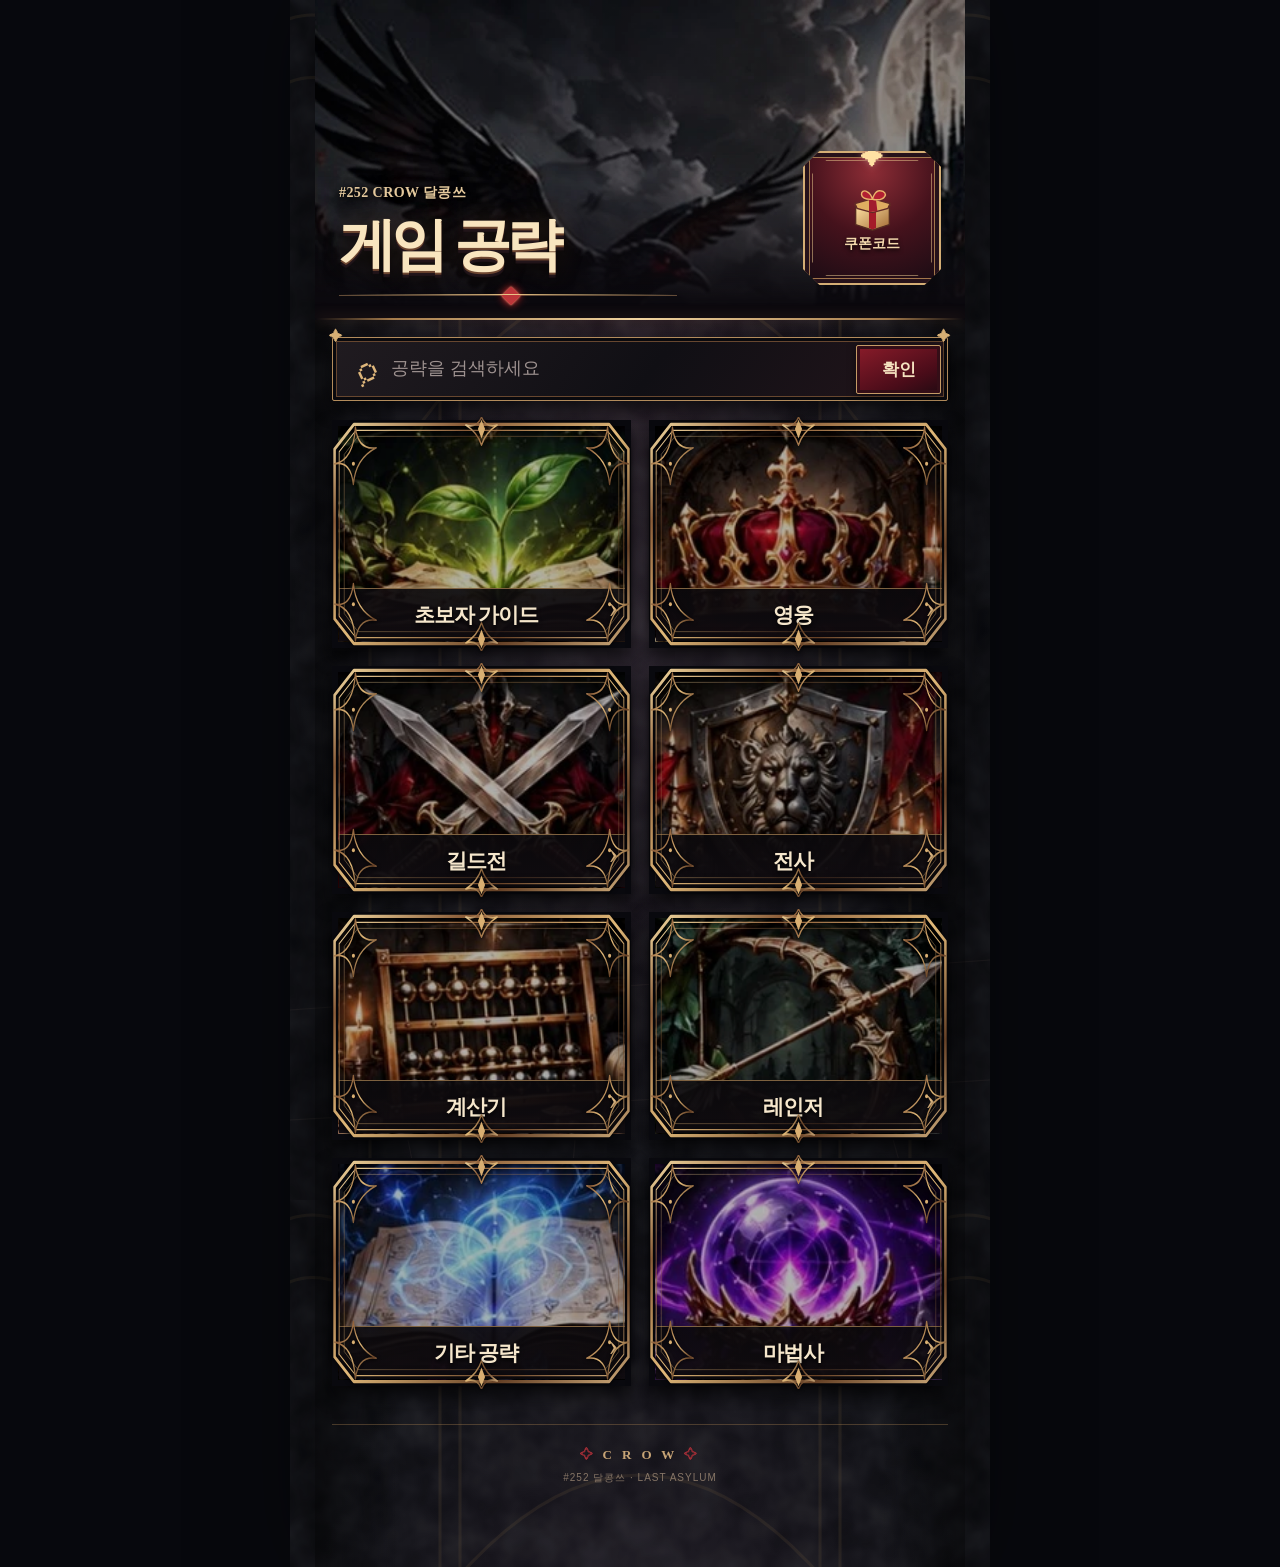
==== commit 315dedfd: "Add files via upload" ====
--- a/test/index.html
+++ b/test/index.html
@@ -1,4 +1,4 @@
-<!doctype html><html lang="ko"><head><meta charset="utf-8"><meta name="viewport" content="width=device-width,initial-scale=1,viewport-fit=cover"><title>#252 CROW | 달콩쓰의 게임 공략</title>
+<!doctype html><html lang="ko"><head><meta charset="utf-8"><meta name="theme-color" content="#09080d"><meta name="viewport" content="width=device-width,initial-scale=1,viewport-fit=cover"><title>#252 CROW | 달콩쓰의 게임 공략</title>
 <style>
 *{box-sizing:border-box}body{margin:0;background:#f4f5f7;color:#20232a;font-family:system-ui,-apple-system,"Noto Sans KR",sans-serif}.app{max-width:560px;margin:auto;padding:24px 16px 50px}
 .brand{padding:10px 4px 18px}.brand small{font-weight:800;letter-spacing:.15em;color:#8a9099}.brand h1{margin:4px 0 0;font-size:30px;letter-spacing:-1.2px}
@@ -26,43 +26,50 @@
 .brandtop .coupon-ico{font-size:23px;line-height:1.05}
 .brandtop .coupon-label{font-size:14px;line-height:1.2;font-weight:800}
 @media(max-width:380px){.brandtop{gap:8px}.brandtop h1{font-size:28px}.brandtop .coupon-shortcut{min-width:91px;padding:5px 8px}.brandtop .coupon-label{font-size:13px}}
-
-
-/* CROW V3: CSS-only structural skin. Original HTML, IDs and JavaScript are unchanged. */
-:root{color-scheme:dark;--ink:#08080b;--gold:#c89d67;--light:#f2dfc0;--edge:#775237;--blood:#560d18}
-html{background:#08080b}body{margin:0;color:var(--light);font-family:Georgia,"Noto Serif KR","Malgun Gothic",serif;background:radial-gradient(ellipse at 50% 0,#302028 0,transparent 35%),radial-gradient(ellipse at 50% 95%,#36141a 0,transparent 45%),repeating-linear-gradient(117deg,#0c0c10 0px,#121014 4px,#09090d 8px,#111015 15px);min-height:100vh}
-.app{position:relative;max-width:560px;padding:0 16px 105px;background:linear-gradient(90deg,#0007,transparent 12%,transparent 88%,#0007),radial-gradient(ellipse at 50% 54%,#31202744,transparent 70%);box-shadow:0 0 70px #000a;min-height:100vh}
-.app:after{content:"";display:block;position:relative;height:115px;margin:32px -16px -105px;background:linear-gradient(#0b090b44,#0b090bdd),url('coupon-footer.webp') center/cover no-repeat;opacity:.65;pointer-events:none}
-.brand{position:relative;margin:0 -16px 0;padding:0 20px;background:linear-gradient(to bottom,#08080a22 25%,#09090d22 64%,#0b090d 100%),url('theme-header.webp') center top/cover no-repeat;min-height:clamp(210px,48vw,285px);display:flex;align-items:flex-end}
-.brandtop{width:100%;display:flex;align-items:flex-end;justify-content:space-between;gap:12px;padding-bottom:26px}
-.brand small{font-size:clamp(12px,3.4vw,17px);color:#f0d6ae;letter-spacing:.045em;font-weight:700;text-shadow:0 2px 7px #000}
-.brand h1{font-size:clamp(38px,10vw,58px);margin:5px 0 0;line-height:1.04;color:#ffe6bb;letter-spacing:-.065em;font-weight:900;text-shadow:0 2px 0 #4a241e,0 5px 4px #000,0 0 18px #000}
-.brandtop>div{min-width:0;flex:1;padding-bottom:12px}.brandtop>div:after{content:"◆";display:block;margin-top:11px;max-width:230px;text-align:center;color:#e04437;font-size:15px;line-height:15px;border-top:1px solid #b88b56;text-shadow:0 0 8px #b7242a}
-.coupon-shortcut{flex:0 0 clamp(118px,32vw,165px);height:clamp(108px,30vw,148px);display:flex;flex-direction:column;justify-content:center;gap:5px;padding:9px 5px;border:2px solid #b48a55;border-radius:3px;color:#f6dfb5;text-decoration:none;background:radial-gradient(ellipse at 50% 22%,#9d2b2d55,transparent 65%),linear-gradient(135deg,#400c13,#13090e 70%,#400e17);box-shadow:inset 0 0 0 3px #0b0709,inset 0 0 0 4px #795034,0 6px 18px #000c,0 0 13px #ac673322}
-.coupon-shortcut:before{content:"✦";position:absolute;align-self:center;transform:translateY(calc(-1 * clamp(54px,15vw,74px)));color:#d8a970;font-size:20px}
-.coupon-ico{font-size:clamp(30px,9vw,46px);line-height:1.2;position:relative}.coupon-label{font-size:clamp(16px,4.6vw,23px);font-weight:800;white-space:nowrap;text-shadow:0 2px 4px #000}.coupon-dot{background:#e8272b;border:2px solid #ffcfaa;color:white}
-.search{position:relative;top:auto;z-index:5;margin:18px 0 24px;height:66px;padding:6px 7px 6px 15px;border:2px solid #ad8354;border-radius:4px;background:linear-gradient(145deg,#171418,#0b0c11 70%,#22161b);box-shadow:inset 0 0 0 3px #08080b,inset 0 0 0 4px #5d4332,0 5px 18px #0009}
-.search span{font-size:23px;margin-right:10px}.search input{font-size:clamp(15px,4.1vw,20px);color:#f1e0c9;min-width:0;font-family:inherit}.search input::placeholder{color:#aaa09c;opacity:1}.search #searchBtn{align-self:stretch;margin-left:4px;min-width:80px;border:1px solid #b58b57;border-radius:3px;color:#f8dfb4;background:linear-gradient(140deg,#65131d,#29080e 70%,#5b0e17);box-shadow:inset 0 0 0 2px #250b0d;font-size:clamp(16px,4.5vw,21px);font-family:inherit}
-.grid{display:grid;grid-template-columns:repeat(2,minmax(0,1fr));column-gap:clamp(12px,3vw,18px);row-gap:clamp(16px,3.8vw,23px);margin-top:0;align-items:start}
-.grid .card{position:relative;overflow:visible;display:block;min-height:0;height:auto;aspect-ratio:1.82/1;width:100%;padding:0;border:2px solid #b88a55;border-radius:5px;background-color:#111016;background-repeat:no-repeat;background-size:cover;background-position:center 44%;box-shadow:inset 0 0 0 3px #09080a,inset 0 0 0 4px #775038,0 8px 17px #000b;isolation:isolate;transition:filter .15s,transform .15s}
-.grid .card:before{content:"✦";position:absolute;z-index:2;left:50%;top:-14px;transform:translateX(-50%);color:#e4b681;text-shadow:0 2px 3px #000;font-size:23px}
-.grid .card:after{content:"›";position:absolute;z-index:2;right:9px;bottom:8px;font-size:27px;line-height:1;color:#e8b77e;text-shadow:0 2px 4px #000}
-.grid .card .ico{display:none}.grid .card b{position:absolute;z-index:1;bottom:0;left:0;right:0;min-height:34%;display:flex;align-items:center;justify-content:center;padding:6px 25px 7px 8px;background:linear-gradient(#0b090acb,#08070af7);border-top:1px solid #a57950;font-size:clamp(14px,3.9vw,20px);font-weight:800;white-space:nowrap;color:#f4e0c3;text-shadow:0 2px 3px #000}
-.grid .card:active{filter:brightness(1.22);transform:translateY(1px)}
-.grid .card[data-c="beginner"]{background-image:url('theme-beginner.webp')}.grid .card[data-c="hero"]{background-image:url('theme-hero.webp')}.grid .card[data-c="guild"]{background-image:url('theme-guild.webp')}.grid .card[data-c="warrior"]{background-image:url('theme-warrior.webp')}.grid .card[data-c="calculator"]{background-image:url('theme-calculator.webp')}.grid .card[data-c="ranger"]{background-image:url('theme-ranger.webp')}.grid .card[data-c="etc"]{background-image:url('theme-etc.webp')}.grid .card[data-c="mage"]{background-image:url('theme-mage.webp')}
-/* Original inline row expansion remains in exactly the same DOM location */
-.drop,.section{grid-column:1/-1;background:linear-gradient(135deg,#201519,#0d0b0e 55%,#1c1216);border:2px solid #9f764c;border-radius:4px;padding:14px 12px 18px;box-shadow:inset 0 0 0 3px #0b090d,inset 0 0 0 4px #533729,0 8px 24px #000b;position:relative}
-.drop:before,.section:before{content:"✦ ───────── ✦ ───────── ✦";display:block;text-align:center;font-size:11px;letter-spacing:1px;color:#c0935d;margin:0 0 10px;white-space:nowrap;overflow:hidden}
-.drop .item,.section .item{min-height:58px;margin:9px 0 0;border:1px solid #725038;border-radius:3px;padding:13px 14px;color:#eddbbd;background:linear-gradient(100deg,#24191b,#120f12 65%,#28191b);font-family:inherit;font-size:clamp(13px,3.7vw,17px);font-weight:750;box-shadow:inset 0 1px 0 #cba16b16;line-height:1.35}
-.item em{color:#d3a66d;font-size:24px}.item:active{background:#3a1c22}.section{margin:0 0 22px}.head h2{font-size:23px;color:#f5d7ab}.empty{color:#b7a58e}
-.viewer{background:radial-gradient(ellipse at 50% 0,#352028,transparent 40%),#0b090d;color:#f3dfc0}.viewerbar{background:linear-gradient(#26151b,#0e0b10);border-bottom:2px solid #9e744b;min-height:66px;box-shadow:0 6px 16px #000a}.viewerbar button{background:linear-gradient(#5a1520,#270b12);border:1px solid #ae8053;color:#f6d9ae;border-radius:3px;width:44px;height:44px}.viewerbar strong{font-family:inherit;color:#f2d5ab;font-size:18px}.viewerbody{padding:15px 10px}.viewerbody img{border:1px solid #6e5039;border-radius:3px;background:#171014;box-shadow:0 7px 20px #0008}.note{background:#1c1318;color:#e6d1b4;border:1px solid #805e42;border-radius:4px}
-@media(min-width:561px){.brand{min-height:290px}.grid .card b{font-size:21px}}@media(max-width:360px){.app{padding-left:11px;padding-right:11px}.brand{margin-left:-11px;margin-right:-11px;padding:0 12px}.grid{column-gap:10px}.coupon-shortcut{flex-basis:112px}.search #searchBtn{min-width:68px}}
-
-</style></head><body><main class="app"><header class="brand"><div class="brandtop"><div><small>#252 CROW 달콩쓰</small><h1>게임 공략</h1></div><a id="couponShortcut" class="coupon-shortcut" href="./coupons.html" aria-label="쿠폰코드"><span class="coupon-ico" aria-hidden="true">🎁<span id="couponNoticeDot" class="coupon-dot" hidden></span></span><span class="coupon-label">쿠폰코드</span></a></div></header><div class="search"><span>🔍</span><input id="q" placeholder="공략을 검색하세요"><button id="searchBtn">확인</button></div><section id="results" class="section hidden"><div class="head"><h2>🔍 검색 결과</h2></div><div id="resultitems"></div></section><section id="grid" class="grid">
-<button class="card" data-c="beginner"><span class="ico">🌱</span><b>초보자 가이드</b></button><button class="card" data-c="hero"><span class="ico">👑</span><b>영웅</b></button><div class="drop hidden" data-row="beginner,hero"></div>
-<button class="card" data-c="guild"><span class="ico">⚔️</span><b>길드전</b></button><button class="card" data-c="warrior"><span class="ico">🛡️</span><b>전사</b></button><div class="drop hidden" data-row="guild,warrior"></div>
-<button class="card" data-c="calculator"><span class="ico">🧮</span><b>계산기</b></button><button class="card" data-c="ranger"><span class="ico">🏹</span><b>레인저</b></button><div class="drop hidden" data-row="calculator,ranger"></div>
-<button class="card" data-c="etc"><span class="ico">📖</span><b>기타 공략</b></button><button class="card" data-c="mage"><span class="ico">🔮</span><b>마법사</b></button><div class="drop hidden" data-row="etc,mage"></div></section></main>
+</style><style id="crow-master-visual">
+:root{color-scheme:dark;--ink:#08080d;--cream:#f3e6cb;--muted:#b9a995;--gold:#cba46d;--wine:#601722;--font-title:"NanumMyeongjo","Noto Serif CJK KR",serif;--font-body:"Noto Sans CJK KR","NanumBarunGothic",sans-serif}
+html{background:#07080d;scroll-behavior:smooth}body{background:#07080d url('./sanctum.svg') center top/700px auto repeat-y;color:var(--cream);font-family:var(--font-body);min-height:100vh}
+.app{max-width:650px;margin:auto;padding:0 17px 72px;position:relative;isolation:isolate;box-shadow:0 0 90px #0009;overflow:hidden}
+.app:before{content:"";position:absolute;inset:0;z-index:-1;pointer-events:none;background:linear-gradient(90deg,#0007,transparent 13%,transparent 87%,#0007),radial-gradient(ellipse at 50% 12%,#5d24351c,transparent 50%)}
+.brand{height:258px;margin:0 -17px 17px;padding:0 24px;position:relative;display:flex;align-items:flex-end;background:radial-gradient(ellipse at 65% 20%,#766b7152,transparent 43%),linear-gradient(180deg,#0c0c1580 0%,#0a0b1190 46%,#0b090e 93%,#0b090e 100%);isolation:isolate}
+.brand:before{content:"";position:absolute;inset:0;z-index:-1;background:url('./raven-moon.webp') center top/cover no-repeat;opacity:.83;mask-image:linear-gradient(#000 0%,#000 53%,transparent 96%)}
+.brand:after{content:"";position:absolute;left:0;right:0;bottom:0;height:2px;background:linear-gradient(90deg,transparent,#a77d4c 12%,#f0d4a0 50%,#a77d4c 88%,transparent);box-shadow:0 0 14px #ac6c4277}
+.brandtop{display:flex;justify-content:space-between;align-items:flex-end;width:100%;gap:12px;padding-bottom:35px;position:relative;z-index:1}
+.brandtop>div{min-width:0;padding-bottom:6px}.brand small{display:block;color:#e4c99d;font:700 clamp(11px,2.8vw,14px)/1.4 var(--font-title);letter-spacing:.03em;text-shadow:0 2px 5px #000,0 0 12px #000}
+.brand h1{font:900 clamp(34px,9.2vw,58px)/1.17 var(--font-title);white-space:nowrap;letter-spacing:-.08em;margin:8px 0 0;color:#f8e5bf;text-shadow:0 2px 0 #6d4630,0 5px 1px #22151a,0 9px 17px #000,0 0 24px #bd805044}
+.brand-sigil{position:absolute;bottom:11px;left:24px;width:52%;height:14px;border-top:1px solid #ae855c88;pointer-events:none}.brand-sigil:before{content:"◆";position:absolute;top:-13px;left:48%;color:#be363a;text-shadow:0 0 8px #f33,0 0 2px #ffe4ab;font-size:20px}.brand-sigil:after{content:"";position:absolute;inset:-2px 0 auto;height:1px;background:linear-gradient(90deg,transparent,#edc788,transparent)}
+.coupon-shortcut{position:relative;width:118px;height:115px;min-width:118px!important;flex:none;display:flex;flex-direction:column;align-items:center;justify-content:center;gap:3px;border:0!important;border-radius:0!important;padding:14px 10px 10px!important;background:radial-gradient(circle at 50% 15%,#8d2d36,#45121c 48%,#1b0c14 95%)!important;color:#f4d9ad!important;text-decoration:none;box-shadow:inset 0 0 0 2px #d4ae75,inset 0 0 0 6px #26121a,inset 0 0 0 7px #a2764b,0 10px 25px #000b!important;clip-path:polygon(12% 0,88% 0,100% 12%,100% 88%,88% 100%,12% 100%,0 88%,0 12%)}
+.coupon-shortcut:before{content:"";position:absolute;inset:9px;border:1px solid #e6c58b88;clip-path:inherit;pointer-events:none}.coupon-shortcut:after{content:"✦";position:absolute;top:-6px;color:#ffe2a4;font-size:22px;text-shadow:0 0 7px #a66}
+.coupon-ico{position:relative;display:block;width:45px;height:46px;font-size:0!important;background:url('data:image/svg+xml,%3Csvg xmlns="http://www.w3.org/2000/svg" viewBox="0 0 64 64"%3E%3Cdefs%3E%3ClinearGradient id="a" x2="1" y2="1"%3E%3Cstop stop-color="%23ffe2a4"/%3E%3Cstop offset="1" stop-color="%23a26b34"/%3E%3C/linearGradient%3E%3C/defs%3E%3Cpath d="M8 25L32 31L56 25V52L32 60L8 52Z" fill="url(%23a)" stroke="%23552a20" stroke-width="2"/%3E%3Cpath d="M32 31V59M8 25L32 17L56 25L32 32Z" stroke="%23612c22" fill="%23e2b778" stroke-width="2"/%3E%3Cpath d="M27 29L37 29V57L32 59L27 57Z" fill="%23a41b29"/%3E%3Cpath d="M7 22L32 15L57 22L54 29L32 35L10 29Z" fill="%23dfad61" stroke="%23602a26" stroke-width="2"/%3E%3Cpath d="M27 17L37 17L39 33L27 34Z" fill="%23a11c2e"/%3E%3Cpath d="M32 16C10 18 15 0 24 5C30 8 32 16 32 16C32 16 35 3 43 4C56 5 51 20 32 16Z" fill="%23b31f32" stroke="%23eab26b" stroke-width="2"/%3E%3C/svg%3E') center/contain no-repeat}
+.coupon-label{font:900 16px/1.3 var(--font-title);white-space:nowrap;text-shadow:0 2px 4px #000}
+.coupon-dot{position:absolute!important;top:0;right:0;width:19px;height:19px;background:#d92b34;border:2px solid #ffd69b;border-radius:50%;box-shadow:0 0 11px #d7192c;z-index:5}.coupon-dot[hidden]{display:none!important}
+.search{position:relative;top:auto;z-index:2;margin:0 0 19px;height:64px;padding:6px 6px 6px 16px;display:flex;align-items:center;gap:8px;background:linear-gradient(125deg,#201b20,#100f14 52%,#23151b);border:1px solid #b38c5c;border-radius:2px;box-shadow:inset 0 0 0 3px #09090d,inset 0 0 0 4px #67472f,0 8px 18px #0009}
+.search:before,.search:after{content:"✦";position:absolute;color:#d6af74;font-size:14px;top:-10px}.search:before{left:-4px}.search:after{right:-4px}
+.search .search-glyph{font:40px/1 var(--font-title);color:#dfb77b;transform:rotate(-25deg);margin-right:0;width:32px;text-align:center}
+.search input{background:transparent;color:#eaddc9;flex:1;min-width:0;font:500 clamp(14px,3.9vw,18px)/1.3 var(--font-title);outline:none;border:0}.search input::placeholder{color:#9e9290}
+.search #searchBtn{height:49px;min-width:85px;margin:0;border:1px solid #c59b66;border-radius:2px;background:linear-gradient(155deg,#8b1c2a,#4a0c19 68%,#240a12);box-shadow:inset 0 0 0 3px #340e17,0 2px 9px #0008;color:#f5e2c0;font:900 17px var(--font-title)}
+.grid{display:grid;grid-template-columns:repeat(2,minmax(0,1fr));gap:14px 13px;align-items:start;margin:0}.card{position:relative;width:100%;height:176px;min-height:0;padding:0;border:0;border-radius:0;background:#09090e;display:flex;flex-direction:column;align-items:stretch;justify-content:flex-end;gap:0;isolation:isolate;box-shadow:0 9px 16px #000a;overflow:visible;cursor:pointer}
+.card:before{content:"";position:absolute;inset:6px;z-index:-1;background-size:cover;background-position:center;filter:saturate(.88) brightness(.84)}
+.card[data-c="beginner"]:before{background-image:url('./art-beginner.webp')}.card[data-c="hero"]:before{background-image:url('./art-hero.webp')}.card[data-c="guild"]:before{background-image:url('./art-guild.webp')}.card[data-c="warrior"]:before{background-image:url('./art-warrior.webp')}.card[data-c="calculator"]:before{background-image:url('./art-calculator.webp')}.card[data-c="ranger"]:before{background-image:url('./art-ranger.webp')}.card[data-c="etc"]:before{background-image:url('./art-etc.webp')}.card[data-c="mage"]:before{background-image:url('./art-mage.webp')}
+.card:after{content:"";position:absolute;inset:-3px;z-index:3;pointer-events:none;background:url('./frame.svg') center/100% 100% no-repeat;filter:drop-shadow(0 1px 2px #000)}
+.card .ico{display:none}.card b{position:relative;z-index:2;display:flex;align-items:center;justify-content:center;width:calc(100% - 13px);margin:0 6.5px 7px;height:41px;min-height:41px;padding:0 20px 0 9px;border-top:1px solid #b78d58a8;background:linear-gradient(180deg,#0b090ce8,#100c10f7);color:#f6e7cc;font:900 clamp(13px,3.65vw,18px)/1.15 var(--font-title);letter-spacing:-.055em;text-shadow:0 2px 4px #000;white-space:nowrap}
+.card b:after{content:"›";position:absolute;right:7px;top:2px;font:400 31px/1 var(--font-title);color:#edc38a}
+.card:active{transform:translateY(1px)}.card:focus-visible,.item:focus-visible,.coupon-shortcut:focus-visible{outline:2px solid #f7d38e;outline-offset:4px}
+.drop{grid-column:1/-1;position:relative;padding:21px 13px 15px;margin:1px 0 7px;border:1px solid #bd945f;border-radius:1px;background:linear-gradient(150deg,#26181de8,#0e0d13f7 40%,#1c1119fa);box-shadow:inset 0 0 0 4px #100e13,inset 0 0 0 5px #725037,0 10px 24px #000a}
+.drop:before{content:"❖  공략 목록  ❖";display:block;text-align:center;font:800 16px var(--font-title);letter-spacing:.14em;color:#e3c492;margin:0 0 13px;padding-bottom:12px;border-bottom:1px solid #b38d5d66}
+.drop .item,.section .item{position:relative;display:flex;align-items:center;justify-content:space-between;gap:9px;width:100%;min-height:55px;margin:8px 0 0;padding:12px 13px;text-align:left;text-decoration:none;border:1px solid #795941;border-left:3px solid #ae8052;border-radius:1px;background:linear-gradient(115deg,#2d2025,#130f16 76%);color:#eadbc2;font:700 13px/1.45 var(--font-body);box-shadow:inset 0 1px #ffffff0c}
+.drop .item:first-of-type{margin-top:0}.item em{font:30px/1 var(--font-title);color:#d7ae76;flex:none}.item:hover{border-color:#caa16c;background:linear-gradient(115deg,#45262a,#1b1118)}
+.section{position:relative;margin:0 0 18px;padding:17px 13px;background:linear-gradient(130deg,#271a1e,#0e0d13);border:1px solid #ad8455;border-radius:1px;box-shadow:inset 0 0 0 4px #100e13,inset 0 0 0 5px #6b4c32}.head{margin-bottom:11px;border-bottom:1px solid #a9855766;padding-bottom:11px}.head h2{font:900 20px var(--font-title);color:#f0d4a7}.empty{color:#aa9c8f}
+.viewer{position:fixed;inset:0;background:#08090e url('./sanctum.svg') center/700px auto repeat-y;z-index:20;overflow:auto}.viewerbar{position:sticky;top:0;z-index:2;display:flex;align-items:center;gap:12px;padding:12px max(14px,calc((100vw - 650px)/2 + 14px));min-height:70px;background:linear-gradient(100deg,#23151b,#0c0b10);border-bottom:2px solid #a17a4c;box-shadow:0 6px 24px #000b}.viewerbar button{flex:none;width:44px;height:44px;border:1px solid #b99262;border-radius:1px;background:linear-gradient(135deg,#651923,#260d15);color:#f5dbaf;font-size:28px}.viewerbar strong{color:#f1d9b2;font:900 16px/1.4 var(--font-title)}.viewerbody{max-width:700px;padding:17px 13px 55px}.viewerbody img{width:100%;display:block;margin-bottom:13px;height:auto;border:1px solid #a17a4d;border-radius:2px;box-shadow:0 7px 22px #0009;background:#17151b}.note{background:#21191c;border:1px solid #8f6945;color:#e4d6be;border-radius:2px}.note span{color:#d5c3a9}.hidden{display:none!important}
+.site-footer{margin:38px 0 0;padding:22px 0 10px;border-top:1px solid #9e794c66;text-align:center;font:700 13px var(--font-title);letter-spacing:.26em;color:#c7a476}.site-footer span{color:#9f2d36}.site-footer small{display:block;margin-top:8px;color:#867566;font:10px var(--font-body);letter-spacing:.1em}
+@media(max-width:390px){.app{padding-left:12px;padding-right:12px}.brand{margin-left:-12px;margin-right:-12px;padding:0 18px;height:244px}.brandtop{padding-bottom:34px}.brand h1{font-size:clamp(31px,9.2vw,39px)}.brand small{font-size:11px}.coupon-shortcut{width:102px;height:106px;min-width:102px!important}.grid{gap:12px 11px}.card{height:160px}.card b{font-size:clamp(12px,3.5vw,15px);height:40px}.search{height:60px}.search #searchBtn{height:45px;min-width:77px}.drop{padding:18px 10px}}
+@media(min-width:540px){.brand{height:320px}.card{height:228px}.card b{height:53px;font-size:21px}.grid{gap:18px 18px}.coupon-shortcut{width:138px;height:134px;min-width:138px!important}.brand h1{font-size:57px}}
+@media(prefers-reduced-motion:reduce){html{scroll-behavior:auto}}
+</style></head><body><main class="app"><header class="brand"><div class="brandtop"><div><small>#252 CROW 달콩쓰</small><h1>게임 공략</h1></div><a id="couponShortcut" class="coupon-shortcut" href="./coupons.html" aria-label="쿠폰코드"><span class="coupon-ico" aria-hidden="true"><span id="couponNoticeDot" class="coupon-dot" hidden></span></span><span class="coupon-label">쿠폰코드</span></a></div><div class="brand-sigil" aria-hidden="true"><span></span></div></header><div class="search"><span aria-hidden="true" class="search-glyph">⌕</span><input id="q" placeholder="공략을 검색하세요"><button id="searchBtn">확인</button></div><section id="results" class="section hidden"><div class="head"><h2>🔍 검색 결과</h2></div><div id="resultitems"></div></section><section id="grid" class="grid">
+<button class="card" data-c="beginner"><span class="ico"></span><b>초보자 가이드</b></button><button class="card" data-c="hero"><span class="ico"></span><b>영웅</b></button><div class="drop hidden" data-row="beginner,hero"></div>
+<button class="card" data-c="guild"><span class="ico"></span><b>길드전</b></button><button class="card" data-c="warrior"><span class="ico"></span><b>전사</b></button><div class="drop hidden" data-row="guild,warrior"></div>
+<button class="card" data-c="calculator"><span class="ico"></span><b>계산기</b></button><button class="card" data-c="ranger"><span class="ico"></span><b>레인저</b></button><div class="drop hidden" data-row="calculator,ranger"></div>
+<button class="card" data-c="etc"><span class="ico"></span><b>기타 공략</b></button><button class="card" data-c="mage"><span class="ico"></span><b>마법사</b></button><div class="drop hidden" data-row="etc,mage"></div></section><footer class="site-footer"><span>✧</span> C R O W <span>✧</span><small>#252 달콩쓰 · LAST ASYLUM</small></footer></main>
 <div id="viewer" class="viewer hidden"><div class="viewerbar"><button id="close">‹</button><strong id="vtitle"></strong></div><div class="viewerbody"><div id="vnote"></div><div id="vimages"></div></div></div>
 <script>
 const cats={"beginner":["🌱","초보자 가이드"],"hero":["👑","영웅"],"guild":["⚔️","길드전"],"warrior":["🛡️","전사"],"calculator":["🧮","계산기"],"ranger":["🏹","레인저"],"etc":["📖","기타 공략"],"mage":["🔮","마법사"]};
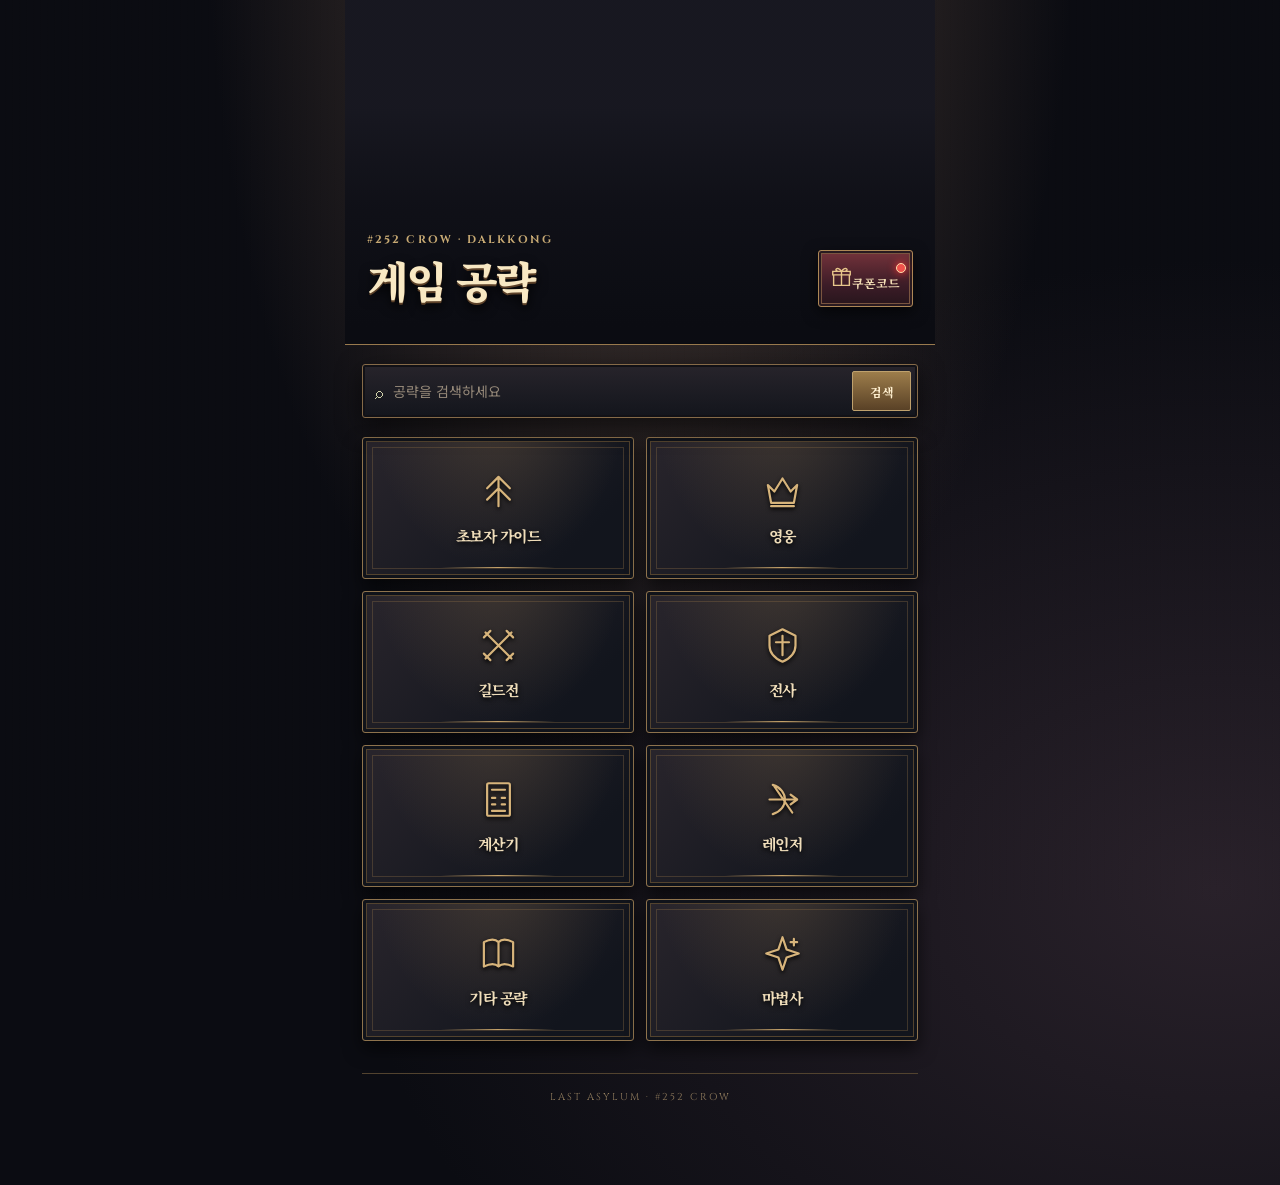
==== commit f4a552a7: "Add files via upload" ====
--- a/test/index.html
+++ b/test/index.html
@@ -1,102 +1 @@
-<!doctype html><html lang="ko"><head><meta charset="utf-8"><meta name="theme-color" content="#09080d"><meta name="viewport" content="width=device-width,initial-scale=1,viewport-fit=cover"><title>#252 CROW | 달콩쓰의 게임 공략</title>
-<style>
-*{box-sizing:border-box}body{margin:0;background:#f4f5f7;color:#20232a;font-family:system-ui,-apple-system,"Noto Sans KR",sans-serif}.app{max-width:560px;margin:auto;padding:24px 16px 50px}
-.brand{padding:10px 4px 18px}.brand small{font-weight:800;letter-spacing:.15em;color:#8a9099}.brand h1{margin:4px 0 0;font-size:30px;letter-spacing:-1.2px}
-.search{position:sticky;top:8px;z-index:5;display:flex;align-items:center;background:white;border:1px solid #e4e7eb;border-radius:18px;padding:0 15px;height:56px;box-shadow:0 8px 24px #20242b0d}.search input{border:0;outline:0;min-width:0;flex:1;font-size:16px;background:transparent}.search #searchBtn{border:0;background:#252a31;color:white;font-weight:800;border-radius:11px;padding:10px 14px;margin-left:8px}.search span{font-size:20px;margin-right:10px}
-.grid{display:grid;grid-template-columns:1fr 1fr;gap:11px;margin-top:16px;align-items:start}.grid .card{width:100%}.drop{grid-column:1/-1;background:white;border:1px solid #e5e7eb;border-radius:16px;padding:7px;box-shadow:0 7px 22px #20242b0a}.drop .item{margin-top:5px;padding:12px 11px;font-size:13px}.drop .item:first-child{margin-top:0}.card{border:1px solid #e5e7eb;background:white;border-radius:20px;min-height:112px;display:flex;flex-direction:column;justify-content:center;align-items:center;gap:9px;box-shadow:0 7px 22px #20242b0a}.card .ico{font-size:33px}.card b{font-size:15px}
-.section{margin-top:16px;background:white;border:1px solid #e5e7eb;border-radius:20px;padding:15px}.head{display:flex;align-items:center;gap:10px;margin-bottom:10px}.head h2{margin:0;font-size:21px}.item{width:100%;border:0;text-align:left;background:#f6f7f9;border-radius:14px;padding:15px;margin-top:8px;font-weight:750;font-size:15px;display:flex;justify-content:space-between;align-items:center;color:#20232a;text-decoration:none}.item em{font-style:normal;color:#a0a5ad;font-size:20px}.empty{text-align:center;color:#888;padding:22px}
-.viewer{position:fixed;inset:0;background:#f4f5f7;z-index:20;overflow:auto}.viewerbar{position:sticky;top:0;z-index:2;background:#ffffffed;backdrop-filter:blur(12px);display:flex;align-items:center;gap:10px;padding:12px 14px;border-bottom:1px solid #e5e7eb}.viewerbar button{border:0;background:#eef0f3;border-radius:11px;width:40px;height:40px;font-size:25px}.viewerbar strong{font-size:16px}.viewerbody{max-width:760px;margin:auto;padding:14px}.viewerbody img{display:block;width:100%;height:auto;border-radius:12px;background:white;margin-bottom:12px}.note{background:white;border:1px solid #e3e6ea;border-radius:15px;padding:15px 16px;margin-bottom:12px;line-height:1.65}.note b{display:block;font-size:16px}.note span{font-size:15px}.hidden{display:none!important}
-
-/* 쿠폰코드 바로가기 */
-.brandtop{display:flex;justify-content:space-between;align-items:center;gap:12px}
-.coupon-shortcut{display:inline-flex;flex:none;align-items:center;justify-content:center;gap:7px;padding:11px 12px;min-height:45px;border:1px solid #e3e6eb;border-radius:14px;background:#fff;color:#20232a;text-decoration:none;font-size:13px;font-weight:800;white-space:nowrap;box-shadow:0 7px 22px #20242b0a}
-.coupon-ico{position:relative;display:inline-flex;font-size:22px;line-height:1.1}
-.coupon-dot{position:absolute;top:-4px;right:-5px;width:11px;height:11px;border-radius:50%;background:#ee3949;border:2px solid #fff;box-shadow:0 0 0 1px #ee3949}
-.coupon-dot[hidden]{display:none!important}
-.coupon-shortcut:has(.coupon-dot:not([hidden])){border-color:#ee8792;box-shadow:0 4px 15px #ee39491a}
-.coupon-shortcut:focus-visible{outline:3px solid #a7cdeb;outline-offset:2px}
-@media(max-width:380px){.brandtop{gap:7px}.brand h1{font-size:27px}.coupon-shortcut{padding:10px 9px;gap:5px;font-size:12px}}
-
-/* 헤더 2줄 타이포그래피와 세로형 쿠폰 버튼 */
-.brandtop{align-items:stretch;gap:12px}
-.brandtop>div{display:flex;flex-direction:column;justify-content:center;gap:2px;min-width:0}
-.brandtop small{display:block;font-size:12px;letter-spacing:.035em;line-height:1.25;white-space:nowrap}
-.brandtop h1{margin:0;font-size:30px;line-height:1.14;letter-spacing:-1px;white-space:nowrap}
-.brandtop .coupon-shortcut{align-self:stretch;min-width:100px;min-height:0;flex-direction:column;gap:3px;padding:5px 12px;border-radius:14px}
-.brandtop .coupon-ico{font-size:23px;line-height:1.05}
-.brandtop .coupon-label{font-size:14px;line-height:1.2;font-weight:800}
-@media(max-width:380px){.brandtop{gap:8px}.brandtop h1{font-size:28px}.brandtop .coupon-shortcut{min-width:91px;padding:5px 8px}.brandtop .coupon-label{font-size:13px}}
-</style><style id="crow-master-visual">
-:root{color-scheme:dark;--ink:#08080d;--cream:#f3e6cb;--muted:#b9a995;--gold:#cba46d;--wine:#601722;--font-title:"NanumMyeongjo","Noto Serif CJK KR",serif;--font-body:"Noto Sans CJK KR","NanumBarunGothic",sans-serif}
-html{background:#07080d;scroll-behavior:smooth}body{background:#07080d url('./sanctum.svg') center top/700px auto repeat-y;color:var(--cream);font-family:var(--font-body);min-height:100vh}
-.app{max-width:650px;margin:auto;padding:0 17px 72px;position:relative;isolation:isolate;box-shadow:0 0 90px #0009;overflow:hidden}
-.app:before{content:"";position:absolute;inset:0;z-index:-1;pointer-events:none;background:linear-gradient(90deg,#0007,transparent 13%,transparent 87%,#0007),radial-gradient(ellipse at 50% 12%,#5d24351c,transparent 50%)}
-.brand{height:258px;margin:0 -17px 17px;padding:0 24px;position:relative;display:flex;align-items:flex-end;background:radial-gradient(ellipse at 65% 20%,#766b7152,transparent 43%),linear-gradient(180deg,#0c0c1580 0%,#0a0b1190 46%,#0b090e 93%,#0b090e 100%);isolation:isolate}
-.brand:before{content:"";position:absolute;inset:0;z-index:-1;background:url('./raven-moon.webp') center top/cover no-repeat;opacity:.83;mask-image:linear-gradient(#000 0%,#000 53%,transparent 96%)}
-.brand:after{content:"";position:absolute;left:0;right:0;bottom:0;height:2px;background:linear-gradient(90deg,transparent,#a77d4c 12%,#f0d4a0 50%,#a77d4c 88%,transparent);box-shadow:0 0 14px #ac6c4277}
-.brandtop{display:flex;justify-content:space-between;align-items:flex-end;width:100%;gap:12px;padding-bottom:35px;position:relative;z-index:1}
-.brandtop>div{min-width:0;padding-bottom:6px}.brand small{display:block;color:#e4c99d;font:700 clamp(11px,2.8vw,14px)/1.4 var(--font-title);letter-spacing:.03em;text-shadow:0 2px 5px #000,0 0 12px #000}
-.brand h1{font:900 clamp(34px,9.2vw,58px)/1.17 var(--font-title);white-space:nowrap;letter-spacing:-.08em;margin:8px 0 0;color:#f8e5bf;text-shadow:0 2px 0 #6d4630,0 5px 1px #22151a,0 9px 17px #000,0 0 24px #bd805044}
-.brand-sigil{position:absolute;bottom:11px;left:24px;width:52%;height:14px;border-top:1px solid #ae855c88;pointer-events:none}.brand-sigil:before{content:"◆";position:absolute;top:-13px;left:48%;color:#be363a;text-shadow:0 0 8px #f33,0 0 2px #ffe4ab;font-size:20px}.brand-sigil:after{content:"";position:absolute;inset:-2px 0 auto;height:1px;background:linear-gradient(90deg,transparent,#edc788,transparent)}
-.coupon-shortcut{position:relative;width:118px;height:115px;min-width:118px!important;flex:none;display:flex;flex-direction:column;align-items:center;justify-content:center;gap:3px;border:0!important;border-radius:0!important;padding:14px 10px 10px!important;background:radial-gradient(circle at 50% 15%,#8d2d36,#45121c 48%,#1b0c14 95%)!important;color:#f4d9ad!important;text-decoration:none;box-shadow:inset 0 0 0 2px #d4ae75,inset 0 0 0 6px #26121a,inset 0 0 0 7px #a2764b,0 10px 25px #000b!important;clip-path:polygon(12% 0,88% 0,100% 12%,100% 88%,88% 100%,12% 100%,0 88%,0 12%)}
-.coupon-shortcut:before{content:"";position:absolute;inset:9px;border:1px solid #e6c58b88;clip-path:inherit;pointer-events:none}.coupon-shortcut:after{content:"✦";position:absolute;top:-6px;color:#ffe2a4;font-size:22px;text-shadow:0 0 7px #a66}
-.coupon-ico{position:relative;display:block;width:45px;height:46px;font-size:0!important;background:url('data:image/svg+xml,%3Csvg xmlns="http://www.w3.org/2000/svg" viewBox="0 0 64 64"%3E%3Cdefs%3E%3ClinearGradient id="a" x2="1" y2="1"%3E%3Cstop stop-color="%23ffe2a4"/%3E%3Cstop offset="1" stop-color="%23a26b34"/%3E%3C/linearGradient%3E%3C/defs%3E%3Cpath d="M8 25L32 31L56 25V52L32 60L8 52Z" fill="url(%23a)" stroke="%23552a20" stroke-width="2"/%3E%3Cpath d="M32 31V59M8 25L32 17L56 25L32 32Z" stroke="%23612c22" fill="%23e2b778" stroke-width="2"/%3E%3Cpath d="M27 29L37 29V57L32 59L27 57Z" fill="%23a41b29"/%3E%3Cpath d="M7 22L32 15L57 22L54 29L32 35L10 29Z" fill="%23dfad61" stroke="%23602a26" stroke-width="2"/%3E%3Cpath d="M27 17L37 17L39 33L27 34Z" fill="%23a11c2e"/%3E%3Cpath d="M32 16C10 18 15 0 24 5C30 8 32 16 32 16C32 16 35 3 43 4C56 5 51 20 32 16Z" fill="%23b31f32" stroke="%23eab26b" stroke-width="2"/%3E%3C/svg%3E') center/contain no-repeat}
-.coupon-label{font:900 16px/1.3 var(--font-title);white-space:nowrap;text-shadow:0 2px 4px #000}
-.coupon-dot{position:absolute!important;top:0;right:0;width:19px;height:19px;background:#d92b34;border:2px solid #ffd69b;border-radius:50%;box-shadow:0 0 11px #d7192c;z-index:5}.coupon-dot[hidden]{display:none!important}
-.search{position:relative;top:auto;z-index:2;margin:0 0 19px;height:64px;padding:6px 6px 6px 16px;display:flex;align-items:center;gap:8px;background:linear-gradient(125deg,#201b20,#100f14 52%,#23151b);border:1px solid #b38c5c;border-radius:2px;box-shadow:inset 0 0 0 3px #09090d,inset 0 0 0 4px #67472f,0 8px 18px #0009}
-.search:before,.search:after{content:"✦";position:absolute;color:#d6af74;font-size:14px;top:-10px}.search:before{left:-4px}.search:after{right:-4px}
-.search .search-glyph{font:40px/1 var(--font-title);color:#dfb77b;transform:rotate(-25deg);margin-right:0;width:32px;text-align:center}
-.search input{background:transparent;color:#eaddc9;flex:1;min-width:0;font:500 clamp(14px,3.9vw,18px)/1.3 var(--font-title);outline:none;border:0}.search input::placeholder{color:#9e9290}
-.search #searchBtn{height:49px;min-width:85px;margin:0;border:1px solid #c59b66;border-radius:2px;background:linear-gradient(155deg,#8b1c2a,#4a0c19 68%,#240a12);box-shadow:inset 0 0 0 3px #340e17,0 2px 9px #0008;color:#f5e2c0;font:900 17px var(--font-title)}
-.grid{display:grid;grid-template-columns:repeat(2,minmax(0,1fr));gap:14px 13px;align-items:start;margin:0}.card{position:relative;width:100%;height:176px;min-height:0;padding:0;border:0;border-radius:0;background:#09090e;display:flex;flex-direction:column;align-items:stretch;justify-content:flex-end;gap:0;isolation:isolate;box-shadow:0 9px 16px #000a;overflow:visible;cursor:pointer}
-.card:before{content:"";position:absolute;inset:6px;z-index:-1;background-size:cover;background-position:center;filter:saturate(.88) brightness(.84)}
-.card[data-c="beginner"]:before{background-image:url('./art-beginner.webp')}.card[data-c="hero"]:before{background-image:url('./art-hero.webp')}.card[data-c="guild"]:before{background-image:url('./art-guild.webp')}.card[data-c="warrior"]:before{background-image:url('./art-warrior.webp')}.card[data-c="calculator"]:before{background-image:url('./art-calculator.webp')}.card[data-c="ranger"]:before{background-image:url('./art-ranger.webp')}.card[data-c="etc"]:before{background-image:url('./art-etc.webp')}.card[data-c="mage"]:before{background-image:url('./art-mage.webp')}
-.card:after{content:"";position:absolute;inset:-3px;z-index:3;pointer-events:none;background:url('./frame.svg') center/100% 100% no-repeat;filter:drop-shadow(0 1px 2px #000)}
-.card .ico{display:none}.card b{position:relative;z-index:2;display:flex;align-items:center;justify-content:center;width:calc(100% - 13px);margin:0 6.5px 7px;height:41px;min-height:41px;padding:0 20px 0 9px;border-top:1px solid #b78d58a8;background:linear-gradient(180deg,#0b090ce8,#100c10f7);color:#f6e7cc;font:900 clamp(13px,3.65vw,18px)/1.15 var(--font-title);letter-spacing:-.055em;text-shadow:0 2px 4px #000;white-space:nowrap}
-.card b:after{content:"›";position:absolute;right:7px;top:2px;font:400 31px/1 var(--font-title);color:#edc38a}
-.card:active{transform:translateY(1px)}.card:focus-visible,.item:focus-visible,.coupon-shortcut:focus-visible{outline:2px solid #f7d38e;outline-offset:4px}
-.drop{grid-column:1/-1;position:relative;padding:21px 13px 15px;margin:1px 0 7px;border:1px solid #bd945f;border-radius:1px;background:linear-gradient(150deg,#26181de8,#0e0d13f7 40%,#1c1119fa);box-shadow:inset 0 0 0 4px #100e13,inset 0 0 0 5px #725037,0 10px 24px #000a}
-.drop:before{content:"❖  공략 목록  ❖";display:block;text-align:center;font:800 16px var(--font-title);letter-spacing:.14em;color:#e3c492;margin:0 0 13px;padding-bottom:12px;border-bottom:1px solid #b38d5d66}
-.drop .item,.section .item{position:relative;display:flex;align-items:center;justify-content:space-between;gap:9px;width:100%;min-height:55px;margin:8px 0 0;padding:12px 13px;text-align:left;text-decoration:none;border:1px solid #795941;border-left:3px solid #ae8052;border-radius:1px;background:linear-gradient(115deg,#2d2025,#130f16 76%);color:#eadbc2;font:700 13px/1.45 var(--font-body);box-shadow:inset 0 1px #ffffff0c}
-.drop .item:first-of-type{margin-top:0}.item em{font:30px/1 var(--font-title);color:#d7ae76;flex:none}.item:hover{border-color:#caa16c;background:linear-gradient(115deg,#45262a,#1b1118)}
-.section{position:relative;margin:0 0 18px;padding:17px 13px;background:linear-gradient(130deg,#271a1e,#0e0d13);border:1px solid #ad8455;border-radius:1px;box-shadow:inset 0 0 0 4px #100e13,inset 0 0 0 5px #6b4c32}.head{margin-bottom:11px;border-bottom:1px solid #a9855766;padding-bottom:11px}.head h2{font:900 20px var(--font-title);color:#f0d4a7}.empty{color:#aa9c8f}
-.viewer{position:fixed;inset:0;background:#08090e url('./sanctum.svg') center/700px auto repeat-y;z-index:20;overflow:auto}.viewerbar{position:sticky;top:0;z-index:2;display:flex;align-items:center;gap:12px;padding:12px max(14px,calc((100vw - 650px)/2 + 14px));min-height:70px;background:linear-gradient(100deg,#23151b,#0c0b10);border-bottom:2px solid #a17a4c;box-shadow:0 6px 24px #000b}.viewerbar button{flex:none;width:44px;height:44px;border:1px solid #b99262;border-radius:1px;background:linear-gradient(135deg,#651923,#260d15);color:#f5dbaf;font-size:28px}.viewerbar strong{color:#f1d9b2;font:900 16px/1.4 var(--font-title)}.viewerbody{max-width:700px;padding:17px 13px 55px}.viewerbody img{width:100%;display:block;margin-bottom:13px;height:auto;border:1px solid #a17a4d;border-radius:2px;box-shadow:0 7px 22px #0009;background:#17151b}.note{background:#21191c;border:1px solid #8f6945;color:#e4d6be;border-radius:2px}.note span{color:#d5c3a9}.hidden{display:none!important}
-.site-footer{margin:38px 0 0;padding:22px 0 10px;border-top:1px solid #9e794c66;text-align:center;font:700 13px var(--font-title);letter-spacing:.26em;color:#c7a476}.site-footer span{color:#9f2d36}.site-footer small{display:block;margin-top:8px;color:#867566;font:10px var(--font-body);letter-spacing:.1em}
-@media(max-width:390px){.app{padding-left:12px;padding-right:12px}.brand{margin-left:-12px;margin-right:-12px;padding:0 18px;height:244px}.brandtop{padding-bottom:34px}.brand h1{font-size:clamp(31px,9.2vw,39px)}.brand small{font-size:11px}.coupon-shortcut{width:102px;height:106px;min-width:102px!important}.grid{gap:12px 11px}.card{height:160px}.card b{font-size:clamp(12px,3.5vw,15px);height:40px}.search{height:60px}.search #searchBtn{height:45px;min-width:77px}.drop{padding:18px 10px}}
-@media(min-width:540px){.brand{height:320px}.card{height:228px}.card b{height:53px;font-size:21px}.grid{gap:18px 18px}.coupon-shortcut{width:138px;height:134px;min-width:138px!important}.brand h1{font-size:57px}}
-@media(prefers-reduced-motion:reduce){html{scroll-behavior:auto}}
-</style></head><body><main class="app"><header class="brand"><div class="brandtop"><div><small>#252 CROW 달콩쓰</small><h1>게임 공략</h1></div><a id="couponShortcut" class="coupon-shortcut" href="./coupons.html" aria-label="쿠폰코드"><span class="coupon-ico" aria-hidden="true"><span id="couponNoticeDot" class="coupon-dot" hidden></span></span><span class="coupon-label">쿠폰코드</span></a></div><div class="brand-sigil" aria-hidden="true"><span></span></div></header><div class="search"><span aria-hidden="true" class="search-glyph">⌕</span><input id="q" placeholder="공략을 검색하세요"><button id="searchBtn">확인</button></div><section id="results" class="section hidden"><div class="head"><h2>🔍 검색 결과</h2></div><div id="resultitems"></div></section><section id="grid" class="grid">
-<button class="card" data-c="beginner"><span class="ico"></span><b>초보자 가이드</b></button><button class="card" data-c="hero"><span class="ico"></span><b>영웅</b></button><div class="drop hidden" data-row="beginner,hero"></div>
-<button class="card" data-c="guild"><span class="ico"></span><b>길드전</b></button><button class="card" data-c="warrior"><span class="ico"></span><b>전사</b></button><div class="drop hidden" data-row="guild,warrior"></div>
-<button class="card" data-c="calculator"><span class="ico"></span><b>계산기</b></button><button class="card" data-c="ranger"><span class="ico"></span><b>레인저</b></button><div class="drop hidden" data-row="calculator,ranger"></div>
-<button class="card" data-c="etc"><span class="ico"></span><b>기타 공략</b></button><button class="card" data-c="mage"><span class="ico"></span><b>마법사</b></button><div class="drop hidden" data-row="etc,mage"></div></section><footer class="site-footer"><span>✧</span> C R O W <span>✧</span><small>#252 달콩쓰 · LAST ASYLUM</small></footer></main>
-<div id="viewer" class="viewer hidden"><div class="viewerbar"><button id="close">‹</button><strong id="vtitle"></strong></div><div class="viewerbody"><div id="vnote"></div><div id="vimages"></div></div></div>
-<script>
-const cats={"beginner":["🌱","초보자 가이드"],"hero":["👑","영웅"],"guild":["⚔️","길드전"],"warrior":["🛡️","전사"],"calculator":["🧮","계산기"],"ranger":["🏹","레인저"],"etc":["📖","기타 공략"],"mage":["🔮","마법사"]};
-const B="https://riamanet.github.io/last-asylum-guide/";
-const guides=[
-["beginner","협곡대전 신청방법","01.png"],["beginner","비약쟁탈전 신청방법","02.png"],["beginner","마차 약탈방법","03.png"],["beginner","팔콘퀘스트 저장 가이드","04.png"],["beginner","궁중대신 활용법","05.png"],["beginner","보호막 사용방법","45.png"],["beginner","초보자 영웅 육성 가이드","46.png"],["beginner","갤럭시 스토어 페이백 참여방법","47.png"],["beginner","신규 성장 가이드","48.png"],["beginner","상점 구매 가이드","49.png"],["beginner","부흥시대 초반 성장 가이드","53.jpg"],["beginner","초보자 비밀 퀘스트 약탈 가이드","54.png"],
-["guild","월요일 길드전","06.png"],["guild","화요일 길드전","07.png"],["guild","수요일 길드전","08.png"],["guild","목요일 길드전","09.png"],["guild","금요일 길드전","10.png"],["guild","토요일 길드전","11.png"],
-["hero","영웅 스킬 강화 가이드","12.jpg"],["hero","성급별 필요 영웅조각 수","13.png"],["hero","월드보스 영웅 배치 가이드","14.png"],["hero","월드보스 추천 덱 가이드","64.png"],
-["warrior","전사 조합 완전 이해","15.png"],["warrior","전사 성장 체크리스트","16.png"],["warrior","장비·스킬 투자 전략","17.png"],["warrior","다스칼 완전 육성 및 운용 가이드","18.png"],["warrior","하퍼 완전 육성 및 운용 가이드","19.png"],["warrior","아서 완전 육성 및 운용 가이드","20.png"],["warrior","조야 완전 육성 및 운용 가이드","21.png"],["warrior","말레나 완전 육성 및 운용 가이드","22.png"],["warrior","다스칼 전용무기 완벽 가이드","51.jpg"],["warrior","말레나 각성 완벽 정리","52.jpg"],
-["ranger","레인저 조합이란 무엇인가","23.png"],["ranger","레인저 조합의 전투 메커니즘","24.png"],["ranger","레인저 조합 실수하지 않는 운영법","25.png"],["ranger","레인저를 더 깊이 이해하는 8가지 사실","26.png"],["ranger","레인저 조합 FAQ","27.png"],
-["mage","마법사 조합이란 무엇인가?","28.png"],["mage","스타더스트 완전 육성 및 운용 가이드","29.png"],["mage","Joker 완전 육성 및 운용 가이드","30.png"],["mage","Annie 완전 육성 및 운용 가이드","31.png"],["mage","니콜(Nicole) 완전 육성 및 운용 가이드","32.png"],["mage","빌리(Billy) 완전 육성 및 운용 가이드","33.png"],["mage","울프레드 완전 육성 및 운용 가이드","34.png"],
-["etc","21~30 성당 업 조건","35.png"],["etc","계단식 훈련 가이드","36.png"],["etc","장비강화 및 성급 공략","37.png"],["etc","서바이벌배틀 시간표","38.png"],["etc","수정골짜기 공략","39.png"],["etc","수정골짜기 입장하면 이렇게 하세요!","59.png",["59.png","60.png","61.png","62.png","63.png"]],["etc","까마귀룬 초기공략","40.png",["40.png","41.png","42.png"]],["etc","까마귀룬 전략 가이드","43.png"],["etc","프레이야 구매방법","44.png"],["etc","드워프 광산 곡괭이 이벤트 가이드","50.png"],["etc","역병의 단련 이벤트 공략","55.png"],["etc","치즈도둑 이벤트 공략","56.png",["56.png","57.png","58.png"]],["etc","좀비 포위전 공략 가이드","65.png",["65.png","66.png","67.png"]]
-].map(x=>({category:x[0],title:x[1],image:B+x[2],images:(x[3]||[x[2]]).map(f=>B+f)}));
-guides.push({category:"calculator",title:"건물 업그레이드 계산기",url:"https://riamanet.github.io/last-asylum-calculator/"},{category:"calculator",title:"정예부대 최소연구 계산기",url:"https://riamanet.github.io/last-asylum-research/"},{category:"calculator",title:"영웅 계산기",url:"https://riamanet.github.io/last-asylum-hero/"});
-const results=document.querySelector('#results'),resultitems=document.querySelector('#resultitems');
-const isKakaoTalk=/KAKAOTALK/i.test(navigator.userAgent);if(isKakaoTalk&&(!history.state||!history.state.laRoot)){history.replaceState({laRoot:true,view:'root'},'',location.href);history.pushState({laRoot:true,view:'home'},'',location.href)}
-function row(g){if(g.url)return `<a class="item" href="${g.url}" target="_blank">${g.title}<em>›</em></a>`;return `<button class="item" onclick="openGuide(${guides.indexOf(g)})">${g.title}<em>›</em></button>`}
-function showCat(c){let target=null;document.querySelectorAll('.drop').forEach(d=>{if(d.dataset.row.split(',').includes(c))target=d});if(!target)return;const same=target.dataset.open===c&&!target.classList.contains('hidden');document.querySelectorAll('.drop').forEach(d=>{d.classList.add('hidden');d.dataset.open=''});if(!same){target.innerHTML=guides.filter(g=>g.category===c).map(row).join('');target.dataset.open=c;target.classList.remove('hidden')}}
-document.querySelectorAll('.card').forEach(x=>x.onclick=()=>showCat(x.dataset.c));
-function renderGuide(i){const g=guides[i];document.querySelector('#vtitle').textContent=g.title;document.querySelector('#vimages').innerHTML=(g.images||[g.image]).map(src=>'<img src="'+src+'?v='+Date.now()+'" alt="'+g.title+'">').join('');const n=document.querySelector('#vnote');n.innerHTML=g.title==='프레이야 구매방법'?'<div class="note"><b>VIP 1, 3, 4, 7 구매</b><span>최저가 216,500원 / 조각 340개로 4성</span></div>':'';document.querySelector('#viewer').classList.remove('hidden');document.body.style.overflow='hidden'}
-function hideGuide(){document.querySelector('#viewer').classList.add('hidden');document.body.style.overflow='';document.querySelector('#vimages').innerHTML=''}
-function openGuide(i){renderGuide(i);history.pushState({view:'guide',guide:i},'','#guide-'+i)}
-document.querySelector('#close').onclick=()=>{if(!document.querySelector('#viewer').classList.contains('hidden'))history.back()};
-window.addEventListener('popstate',e=>{const m=location.hash.match(/^#guide-(\d+)$/);if(m){const i=Number(m[1]);if(guides[i]&&guides[i].image)renderGuide(i);return}hideGuide();if(isKakaoTalk&&e.state&&e.state.laRoot&&e.state.view==='root')history.pushState({laRoot:true,view:'home'},'',location.href)});
-if(location.hash.match(/^#guide-(\d+)$/)){const i=Number(RegExp.$1);if(guides[i]&&guides[i].image)renderGuide(i)}
-function doSearch(){const q=document.querySelector('#q').value.trim().toLowerCase();if(!q){results.classList.add('hidden');resultitems.innerHTML='';return}const f=guides.filter(g=>(g.title+' '+cats[g.category][1]).toLowerCase().includes(q));resultitems.innerHTML=f.length?f.map(row).join(''):'<div class="empty">검색 결과가 없습니다.</div>';results.classList.remove('hidden')}
-document.querySelector('#searchBtn').onclick=doSearch;document.querySelector('#q').addEventListener('keydown',e=>{if(e.key==='Enter')doSearch()});
-</script><script src="./coupon-config.js"></script>
-<script src="./coupon-home.js"></script>
-</body></html>+<!doctype html><html lang="ko"><head><meta charset="utf-8"><meta name="viewport" content="width=device-width,initial-scale=1,viewport-fit=cover"><meta name="theme-color" content="#0b0c12"><title>#252 CROW | 달콩쓰의 게임 공략</title><link rel="stylesheet" href="./fantasy.css"></head><body><main class="app"><header class="brand"><div class="brandtop"><div><small>#252 CROW · DALKKONG</small><h1>게임 공략</h1></div><a id="couponShortcut" class="coupon-shortcut" href="./coupons.html" aria-label="쿠폰코드"><span class="coupon-ico"><svg viewBox="0 0 24 24" aria-hidden="true"><path d="M3 9h18v12H3V9Zm-1-4h20v4H2V5Zm10 0v16M12 5C7-2 3 4 8 5m4 0c5-7 9-1 4 0"/></svg><span id="couponNoticeDot" class="coupon-dot" hidden></span><span class="coupon-label">쿠폰코드</span></a></div></header><div class="search"><span aria-hidden="true">⌕</span><input id="q" type="search" placeholder="공략을 검색하세요" aria-label="공략 검색"><button id="searchBtn" type="button">검색</button></div><section id="results" class="section hidden"><div class="head"><h2>검색 결과</h2></div><div id="resultitems"></div></section><section id="grid" class="grid"><button class="card" data-c="beginner" aria-expanded="false"><span class="ico"><svg viewBox="0 0 24 24" aria-hidden="true"><path d="M12 3v18M5 10l7-7 7 7M5 17l7-7 7 7"/></svg></span><b>초보자 가이드</b></button><button class="card" data-c="hero" aria-expanded="false"><span class="ico"><svg viewBox="0 0 24 24" aria-hidden="true"><path d="M3 8l4 4 5-8 5 8 4-4-2 11H5L3 8Z"/><path d="M5 21h14"/></svg></span><b>영웅</b></button><div class="drop hidden" data-row="beginner,hero"></div><button class="card" data-c="guild" aria-expanded="false"><span class="ico"><svg viewBox="0 0 24 24" aria-hidden="true"><path d="M4 4l16 16M20 4L4 20M3 7l4-4M17 3l4 4M3 17l4 4M17 21l4-4"/></svg></span><b>길드전</b></button><button class="card" data-c="warrior" aria-expanded="false"><span class="ico"><svg viewBox="0 0 24 24" aria-hidden="true"><path d="M12 2 4 6v6c0 5 3.5 8 8 10 4.5-2 8-5 8-10V6l-8-4Z"/><path d="M12 6v12M8 10h8"/></svg></span><b>전사</b></button><div class="drop hidden" data-row="guild,warrior"></div><button class="card" data-c="calculator" aria-expanded="false"><span class="ico"><svg viewBox="0 0 24 24" aria-hidden="true"><rect x="5" y="2" width="14" height="20" rx="1"/><path d="M8 6h8M8 11h2M14 11h2M8 15h2M14 15h2M8 19h8"/></svg></span><b>계산기</b></button><button class="card" data-c="ranger" aria-expanded="false"><span class="ico"><svg viewBox="0 0 24 24" aria-hidden="true"><path d="M6 3c10 3 10 15 0 18M7 4l11 16M4 12h17M17 9l4 3-4 3"/></svg></span><b>레인저</b></button><div class="drop hidden" data-row="calculator,ranger"></div><button class="card" data-c="etc" aria-expanded="false"><span class="ico"><svg viewBox="0 0 24 24" aria-hidden="true"><path d="M3 5c4-2 7-2 9 0 2-2 5-2 9 0v15c-4-2-7-2-9 0-2-2-5-2-9 0V5ZM12 5v15"/></svg></span><b>기타 공략</b></button><button class="card" data-c="mage" aria-expanded="false"><span class="ico"><svg viewBox="0 0 24 24" aria-hidden="true"><path d="m12 2 2.5 7.5L22 12l-7.5 2.5L12 22l-2.5-7.5L2 12l7.5-2.5L12 2Z"/><path d="M19 3v4M17 5h4"/></svg></span><b>마법사</b></button><div class="drop hidden" data-row="etc,mage"></div></section><footer class="page-footer">LAST ASYLUM · #252 CROW</footer></main><div id="viewer" class="viewer hidden" role="dialog" aria-label="공략 보기"><div class="viewerbar"><button id="close" aria-label="뒤로가기">‹</button><strong id="vtitle"></strong></div><div class="viewerbody"><div id="vnote"></div><div id="vimages"></div></div></div><script src="./guide.js"></script><script src="./coupon-config.js"></script><script src="./coupon-home.js"></script></body></html>
--- a/test/fantasy.css
+++ b/test/fantasy.css
@@ -0,0 +1,65 @@
+
+@import url('https://fonts.googleapis.com/css2?family=Cinzel:wght@600;700;800&family=Noto+Serif+KR:wght@500;600;700;800;900&family=Noto+Sans+KR:wght@400;600;700;800&display=swap');
+:root{--gold:#d6b77b;--ink:#0b0c12;--ivory:#f1dfb9}
+*{box-sizing:border-box}
+html{background:var(--ink)}
+body{margin:0;min-height:100vh;color:#ead9ba;font-family:'Noto Serif KR',serif;background:radial-gradient(ellipse at 50% -10%,#514139,transparent 48%),radial-gradient(ellipse at 95% 75%,#29212a,transparent 50%),#0b0c12}
+body:before{content:'';position:fixed;inset:0;pointer-events:none;opacity:.18;background:repeating-linear-gradient(90deg,transparent 0 5px,#c7a87609 6px 7px);z-index:0}
+button,input,textarea,select{font:inherit}button{cursor:pointer}.hidden{display:none!important}
+.app,.shell{position:relative;max-width:590px;margin:auto;padding:0 17px 65px}
+.brand{position:relative;isolation:isolate;overflow:hidden;margin:0 -17px 19px;padding:174px 22px 24px;min-height:284px;border-bottom:1px solid #997a4e;background:#181821}
+.brand:before{content:'';position:absolute;inset:0;z-index:-2;background:url('./assets/nocturne-castle.svg') center top/cover no-repeat}
+.brand:after{content:'';position:absolute;inset:0;z-index:-1;background:linear-gradient(180deg,transparent 25%,#0b0d13a6 62%,#0b0c12 100%)}
+.brandtop{display:flex;justify-content:space-between;align-items:end;gap:10px}.brandtop>div{min-width:0}
+.brand small{display:block;font-family:Cinzel,serif;color:#c8aa74;font-size:10px;font-weight:700;letter-spacing:.16em;margin-bottom:6px}
+.brand h1{margin:0;color:#f8e8c3;font-size:clamp(29px,8vw,40px);font-weight:900;letter-spacing:-.065em;line-height:1.25;text-shadow:0 2px 0 #5b4028,0 5px 12px #000}
+.coupon-shortcut,.smallbtn{display:flex;align-items:center;justify-content:center;gap:5px;flex:none;min-height:43px;padding:10px 12px;text-decoration:none;color:#f2ddb5;background:linear-gradient(#75333b,#3c1c27 62%,#26151c);border:1px solid #ad8756;border-radius:3px;box-shadow:inset 0 0 0 2px #291a20,inset 0 0 0 3px #7a5540,0 5px 15px #0009;font-weight:800;font-size:12px;white-space:nowrap}
+.coupon-shortcut{min-width:89px;min-height:57px;flex-direction:column;gap:1px}.coupon-ico{position:relative;line-height:1;font-size:20px}.coupon-label{font-size:12px}
+.coupon-dot{position:absolute;top:-4px;right:-6px;width:10px;height:10px;border-radius:50%;background:#ef514b;border:1px solid #ffddad;box-shadow:0 0 8px #f33}.coupon-dot[hidden]{display:none!important}
+.search{position:sticky;top:8px;z-index:5;display:flex;align-items:center;gap:8px;height:54px;padding:5px 6px 5px 12px;background:linear-gradient(#27242b,#13151c);border:1px solid #856a48;border-radius:3px;box-shadow:inset 0 0 0 2px #111116,0 8px 25px #0009}
+.search span{font-size:16px;filter:grayscale(1) sepia(1);opacity:.8}.search input{min-width:0;flex:1;border:0;outline:0;background:transparent;color:#f7e6ca;font:13px 'Noto Sans KR',sans-serif}.search input::placeholder{color:#978a7a}
+.search #searchBtn{height:40px;min-width:59px;background:linear-gradient(#9d7d4b,#594126);border:1px solid #bfa16d;border-radius:2px;color:#fff0d0;font-size:12px;font-weight:800}
+.grid{display:grid;grid-template-columns:1fr 1fr;gap:12px;margin-top:19px;align-items:stretch}.grid .card{width:100%}
+.card{position:relative;isolation:isolate;display:flex;flex-direction:column;align-items:center;justify-content:center;gap:10px;min-width:0;min-height:124px;padding:17px 7px;color:#efddba;background:radial-gradient(ellipse at 50% -20%,#836b4a55,transparent 66%),linear-gradient(135deg,#29252c,#12151d 78%);border:1px solid #8e734d;border-radius:3px;box-shadow:inset 0 0 0 3px #10131a,inset 0 0 0 4px #53432e,0 8px 18px #0009}
+.card:before{content:'';position:absolute;inset:9px;border:1px solid #80644166;pointer-events:none}
+.card:after{content:'';position:absolute;left:29%;right:29%;bottom:10px;height:1px;background:linear-gradient(90deg,transparent,#c6a36a,transparent)}
+.card .ico{font-size:27px;line-height:1;filter:sepia(1) saturate(.6)}.card b{font-size:15px;font-weight:800;letter-spacing:-.05em;text-shadow:0 2px 5px #000}.card:active{transform:translateY(1px)}
+.drop,.section{grid-column:1/-1;padding:12px;background:linear-gradient(140deg,#29232a,#15171e);border:1px solid #806442;border-radius:3px;box-shadow:inset 0 0 0 3px #111319,0 9px 25px #0009}
+.section{margin-top:16px}.head{display:flex;align-items:center;gap:9px;margin-bottom:9px}.head h2{margin:0;color:#e9c98e;font-size:17px}
+.item{display:flex;justify-content:space-between;align-items:center;gap:10px;width:100%;min-height:53px;margin-top:7px;padding:12px 12px 12px 16px;text-align:left;text-decoration:none;color:#edddc2;background:linear-gradient(90deg,#40332b,#29242a 15%,#1c1e25);border:1px solid #554737;border-left:3px solid #b08b53;border-radius:2px;font-size:13px;font-weight:700;line-height:1.5}
+.item em{font-size:21px;font-style:normal;color:#c4a06b}.empty{text-align:center;color:#b7a68d;padding:23px}
+.viewer{position:fixed;inset:0;z-index:20;overflow:auto;background:#0c0d13}.viewerbar{position:sticky;top:0;z-index:2;display:flex;align-items:center;gap:12px;padding:11px 14px;background:#191920f2;border-bottom:1px solid #695137}.viewerbar button{width:40px;height:40px;background:#3b2b27;color:#f4dbb0;border:1px solid #917149;border-radius:3px;font-size:24px}.viewerbar strong{color:#f2dfb9;font-size:15px}.viewerbody{max-width:760px;margin:auto;padding:14px}.viewerbody img{display:block;width:100%;height:auto;margin-bottom:12px;background:#17171e;border:1px solid #514335}.note{background:#201d22;border:1px solid #5d4934;color:#ead8b8;padding:14px;line-height:1.7}
+.nav{display:flex;justify-content:space-between;gap:10px;padding-top:14px}.smallbtn{padding:9px 15px}
+.shell .brand{margin-top:0;min-height:225px;padding-top:145px;padding-bottom:18px;margin-bottom:16px}.shell .brand h1{font-size:35px}
+.summary{padding:18px 20px;background:linear-gradient(120deg,#30272b,#15171e);border:1px solid #866946;border-radius:3px;box-shadow:inset 0 0 0 3px #12141a,inset 0 0 0 4px #4e3d2b,0 9px 24px #0009}.summary p{margin:0;font-size:12px;color:#c8b79b}.summary b{display:block;margin:5px 0;color:#f1d9a5;font-size:30px}.statsrow{display:flex;justify-content:space-between;gap:8px;flex-wrap:wrap;color:#b3a287;font-size:11px}
+.actions{display:grid;grid-template-columns:1fr 1fr;gap:9px;margin-top:12px}.action{min-width:0;min-height:54px;padding:9px 7px;overflow-wrap:anywhere;word-break:keep-all;background:linear-gradient(#3b3030,#211e25);border:1px solid #856642;border-radius:3px;color:#f0dbb6;font-size:12px;font-weight:800;box-shadow:inset 0 0 0 2px #17161b}.action.add{background:linear-gradient(#753b3b,#401e29)}
+.heading{display:flex;justify-content:space-between;align-items:baseline;gap:8px;margin:24px 2px 11px;padding-bottom:9px;border-bottom:1px solid #745b3c}.heading h2{margin:0;color:#e9c98e;font-size:19px}.heading small{color:#b2a48c;font-size:11px}
+.list{display:flex;flex-direction:column;gap:9px}.coupon{display:flex;align-items:center;justify-content:space-between;gap:8px;min-width:0;min-height:69px;padding:11px 10px 11px 14px;background:linear-gradient(90deg,#30292b,#1b1d24);border:1px solid #69543c;border-left:3px solid #b38b50;border-radius:2px;box-shadow:0 5px 14px #0006}.coupon>div:first-child{min-width:0;flex:1}.value{color:#f4dfb7;font:700 clamp(12px,3.7vw,16px) Cinzel,'Noto Sans KR',sans-serif;overflow-wrap:anywhere}.hint{color:#a89c89;font-size:11px}
+.right{display:grid;grid-template-columns:49px 70px;gap:5px;flex:none}.copy,.markused{width:100%;height:39px;padding:3px;background:linear-gradient(#6c5238,#3b2c23);border:1px solid #8b6c44;border-radius:2px;color:#f7e5c2;font:700 11px 'Noto Sans KR',sans-serif;white-space:nowrap}.markused{background:linear-gradient(#513238,#2b1f27);border-color:#765151}
+.fold{margin-top:15px;padding:0 14px;background:#1c1c24;border:1px solid #695139;border-radius:3px}.fold summary{padding:15px 0;color:#e8d5b1;font-size:14px;font-weight:800;cursor:pointer}.fold-body{border-top:1px solid #584634;padding:5px 0 10px}.fold-row{display:flex;justify-content:space-between;align-items:center;gap:10px;padding:10px 0;border-bottom:1px solid #4d4136;font-size:13px}.fold-row b{overflow-wrap:anywhere}.restore{flex:none;padding:8px;background:#392c29;border:1px solid #79603f;border-radius:2px;color:#e8d4af;font-size:11px}
+.shell>.note{margin:15px 2px 0;padding:0;background:transparent;border:0;color:#a79b87;font-size:11px;line-height:1.8}
+.overlay{position:fixed;inset:0;z-index:30;display:flex;align-items:flex-end;justify-content:center;padding:12px;background:#050508cc}.modal{width:min(100%,540px);max-height:90dvh;overflow:auto;padding:20px;background:linear-gradient(#30262b,#15161d);border:1px solid #97744a;border-radius:3px;box-shadow:0 20px 60px #000}.modalheader{display:flex;justify-content:space-between;align-items:center;gap:8px}.modal h2{margin:0;color:#f1d9a8;font-size:19px}.x{width:35px;height:35px;background:#3e2f30;border:1px solid #846642;border-radius:2px;color:#f0d8b0;font-size:22px}.modal p{color:#b7a992;font-size:12px;line-height:1.6}.field{display:block;margin:14px 0;font-size:13px;font-weight:800}.field input,.field textarea,.field select{display:block;width:100%;margin-top:6px;padding:12px;background:#10121a;color:#f3e0c2;border:1px solid #6b563b;border-radius:2px;font-size:14px}.field textarea{min-height:80px;resize:vertical}.modalnotice{min-height:18px;font-size:12px;color:#e4a299}.submit{width:100%;padding:14px;background:#612c34;border:1px solid #b18b5b;border-radius:3px;color:#ffe7c3;font-weight:800}.toast{position:fixed;bottom:22px;left:50%;z-index:40;transform:translate(-50%,12px);opacity:0;pointer-events:none;max-width:94vw;padding:12px 15px;background:#3a2a2a;border:1px solid #997648;border-radius:3px;color:#f3debb;font-size:12px;white-space:nowrap;transition:.2s}.toast.show{opacity:1;transform:translate(-50%,0)}
+@media(max-width:370px){.app,.shell{padding-left:12px;padding-right:12px}.brand{margin-left:-12px;margin-right:-12px}.card{min-height:112px}.card b{font-size:13px}.coupon{padding:10px 7px}.right{grid-template-columns:43px 60px;gap:4px}.copy,.markused{font-size:10px}.action{font-size:11px}}
+
+/* Final polish: intentional hierarchy, antique etched symbols, tactile focus states */
+.brand{min-height:315px;padding-top:197px}.brand:after{background:linear-gradient(180deg,#080b1240 0%,transparent 23%,#080b1260 46%,#0b0c12 95%)}
+.brand small{font-size:11px;letter-spacing:.19em}.brand h1{font-size:clamp(31px,8.5vw,43px)}
+.card{min-height:142px;gap:12px}.card .ico{display:grid;place-items:center;width:43px;height:43px;color:#d7b47b;filter:none}.card .ico svg{width:39px;height:39px;stroke:currentColor;fill:none;stroke-width:1.35;stroke-linecap:round;stroke-linejoin:round;filter:drop-shadow(0 2px 2px #000)}
+.card b{font-size:15px}.card[aria-expanded="true"]{background:radial-gradient(ellipse at 50% 0,#825b4344,transparent 72%),linear-gradient(#40302c,#1a171d);border-color:#e0b875}.card[aria-expanded="true"]:after{background:#e1b778}
+.card:focus-visible,.item:focus-visible,.search button:focus-visible,.coupon-shortcut:focus-visible,.copy:focus-visible,.markused:focus-visible,.action:focus-visible{outline:2px solid #e4c18b;outline-offset:3px}
+.drop{padding:12px 10px 14px;animation:unfold .2s ease-out}.drop:before{content:attr(data-title);display:block;margin:2px 5px 11px;padding-bottom:11px;border-bottom:1px solid #645039;color:#f0d8ab;font-size:15px;font-weight:800;letter-spacing:-.03em}
+@keyframes unfold{from{opacity:.5;transform:translateY(-5px)}to{opacity:1;transform:translateY(0)}}
+.item{font-family:'Noto Sans KR',sans-serif;font-weight:600;font-size:13px;letter-spacing:-.025em}
+.search input{font-size:14px}.search input:focus{color:#fff}.section .head h2{font-size:16px}.section{margin-bottom:13px}
+.viewerbar strong{line-height:1.4;word-break:keep-all}.viewerbody img{box-shadow:0 7px 25px #0008}.viewerbody img[loading="lazy"]{content-visibility:auto}
+.nav{position:relative;z-index:2}.shell .brand{margin-top:-55px;padding-top:169px;min-height:260px}.shell .brand h1{font-size:37px}
+.coupon-shortcut{min-width:94px}.coupon-shortcut svg{width:21px;height:21px;stroke:#e7c68b;stroke-width:1.6;fill:none}
+.empty{line-height:1.6}.page-footer{margin-top:32px;padding:16px 0;border-top:1px solid #52432f;text-align:center;font:10px Cinzel,serif;letter-spacing:.2em;color:#927d5e}
+@media(max-width:380px){.brand{min-height:286px;padding-top:177px}.card{min-height:121px}.card .ico{height:35px}.card .ico svg{width:33px;height:33px}.card b{font-size:13px}.shell .brand{min-height:239px;padding-top:158px}.shell .brand h1{font-size:31px}}
+@media(prefers-reduced-motion:reduce){*,*:before,*:after{animation:none!important;transition:none!important}}
+/* Cinematic illustration, balanced with functional mobile navigation */
+.brand:before{background-image:url('./assets/hero-portrait.webp');background-position:center 19%;background-size:cover}
+.brand:after{background:linear-gradient(180deg,#0b0c120a 0%,#0b0c120a 31%,#0b0c12a6 60%,#0b0c12 95%)}
+.brand{min-height:345px;padding-top:232px}
+.shell .brand{min-height:278px;padding-top:196px}
+@media(max-width:380px){.brand{min-height:315px;padding-top:206px}.shell .brand{min-height:265px;padding-top:184px}}
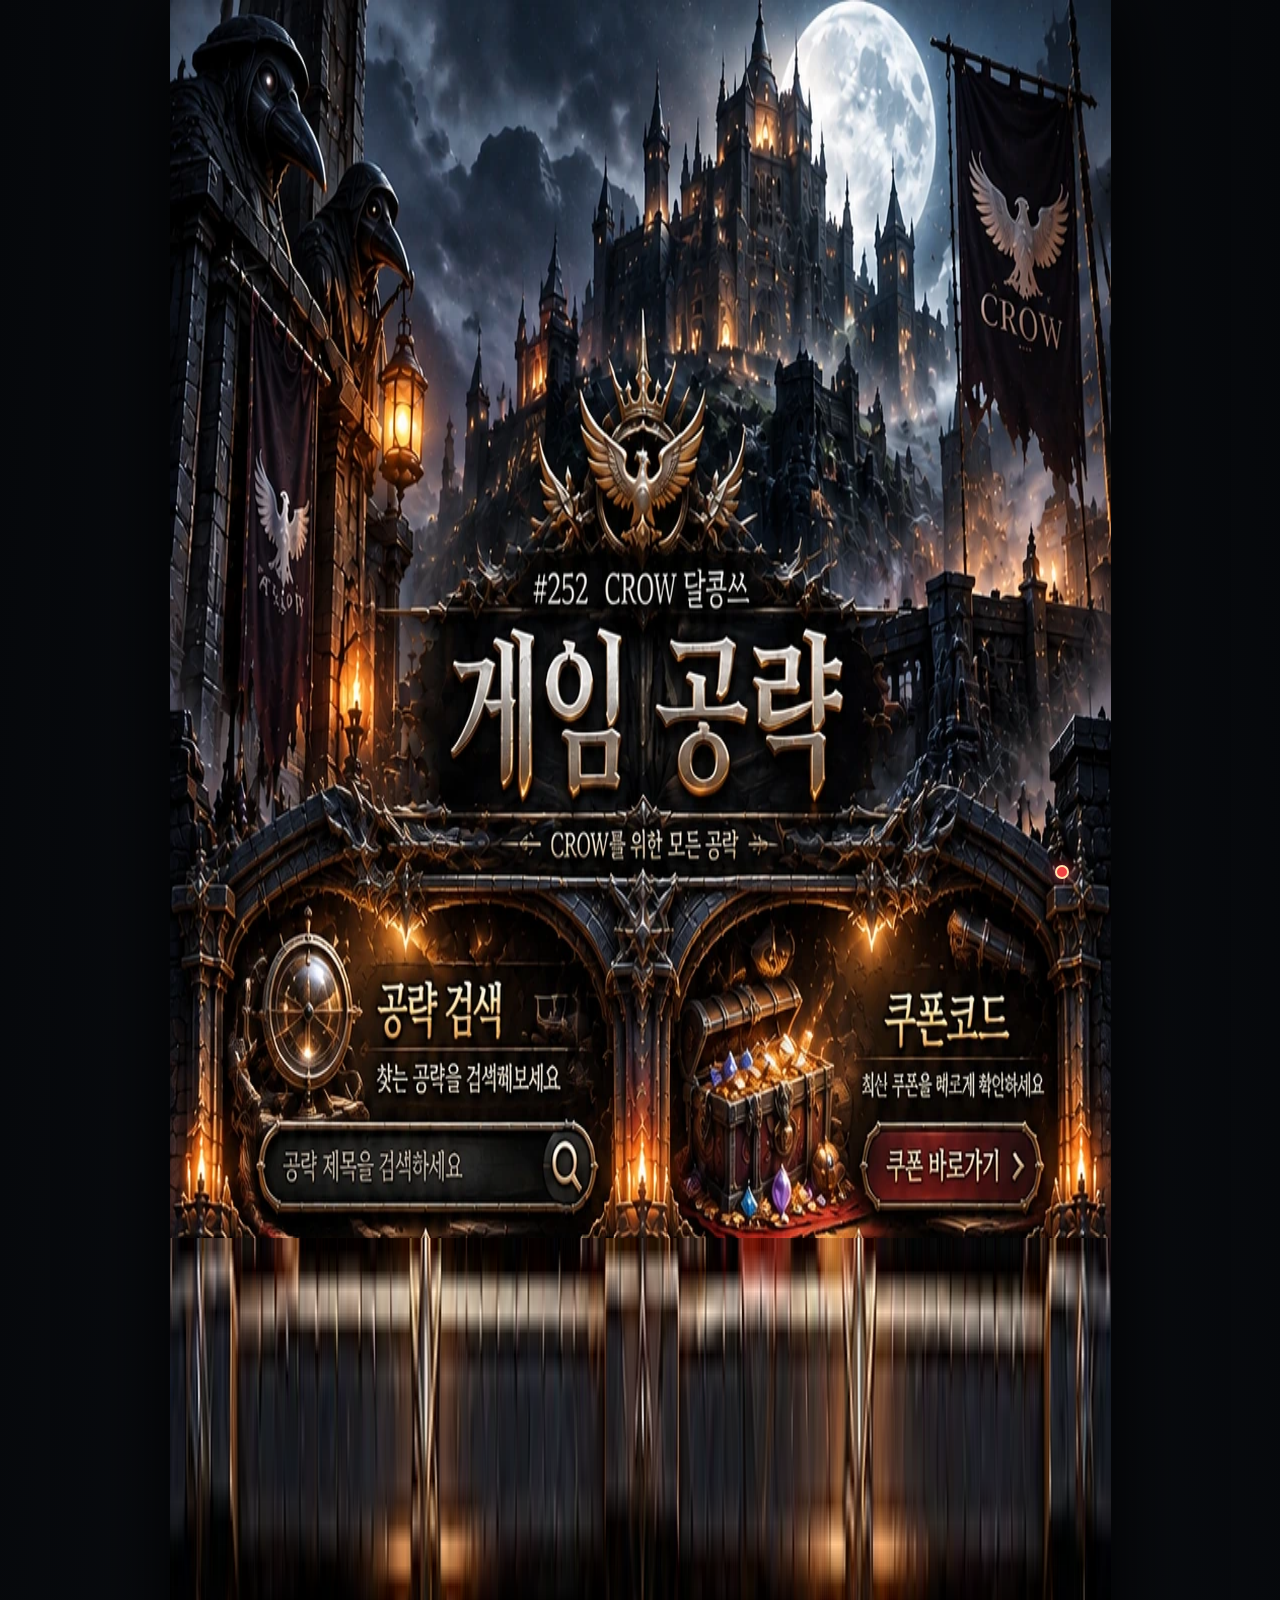
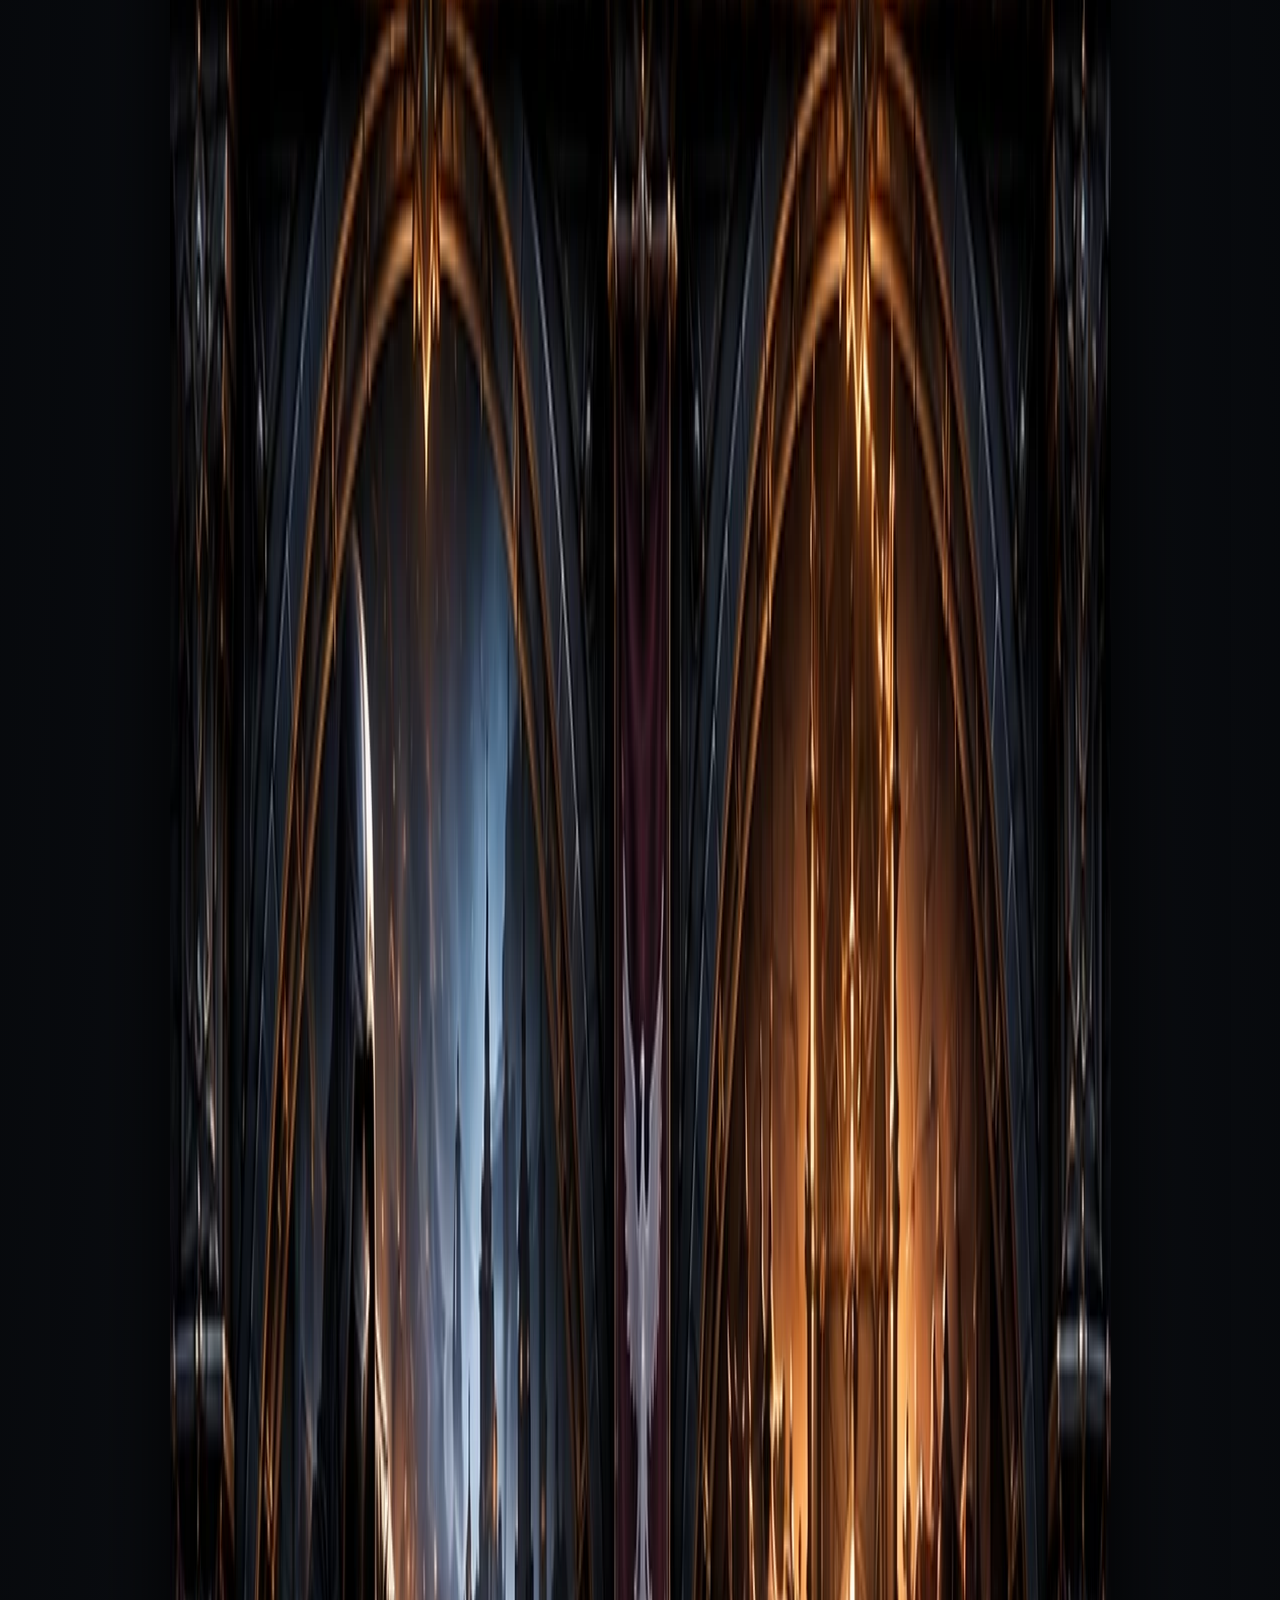
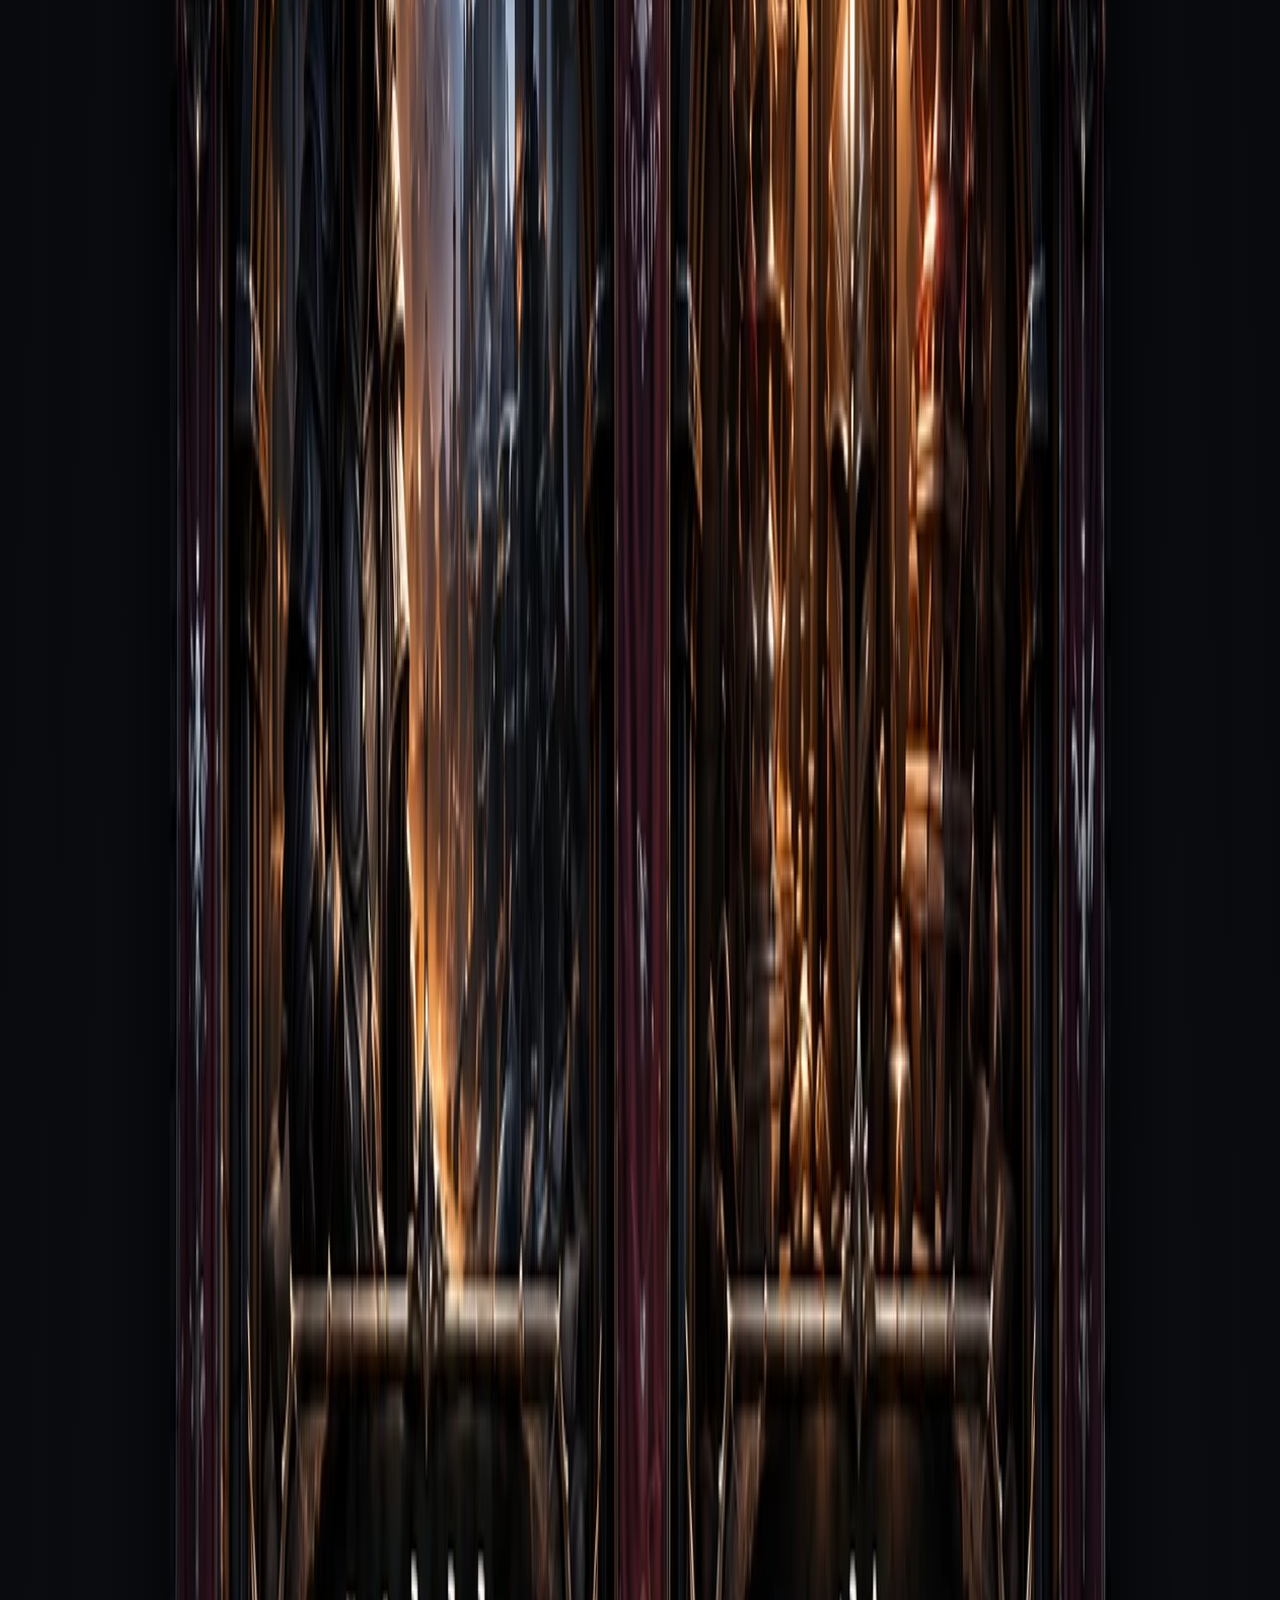
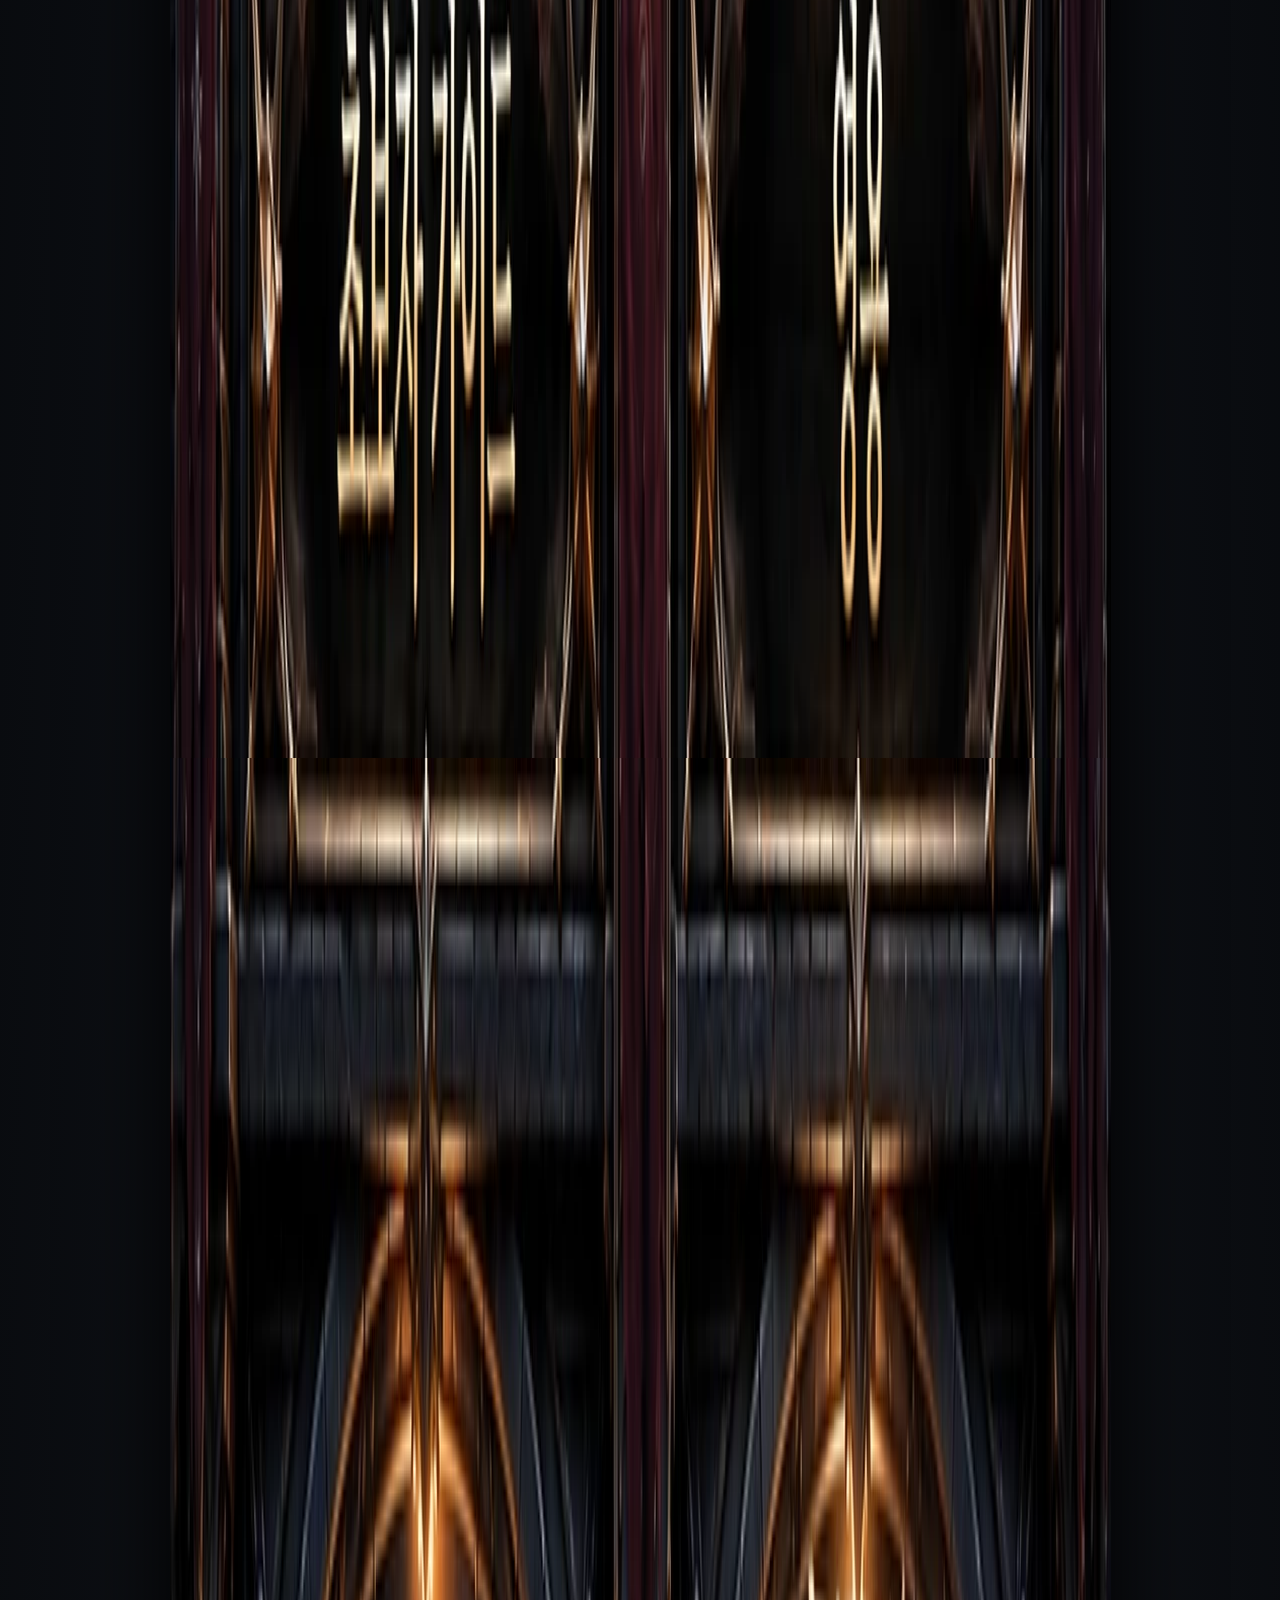
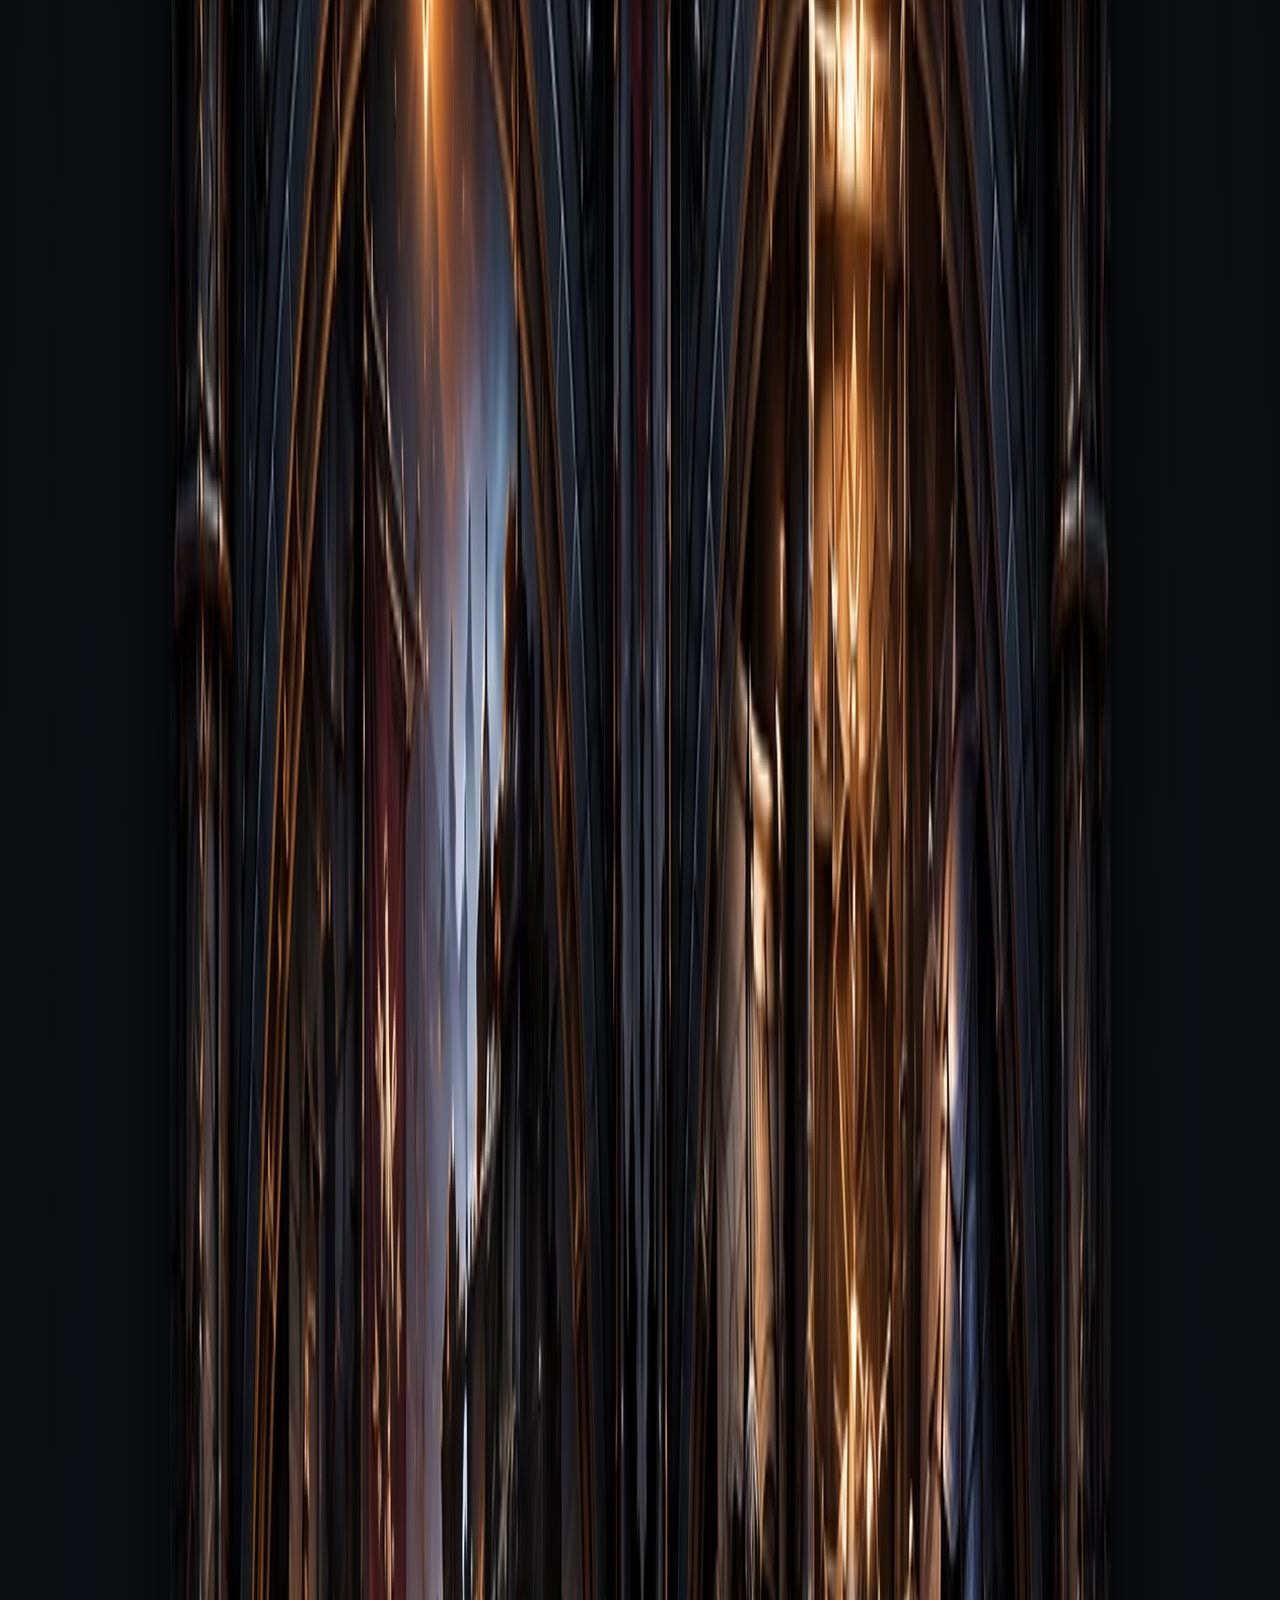
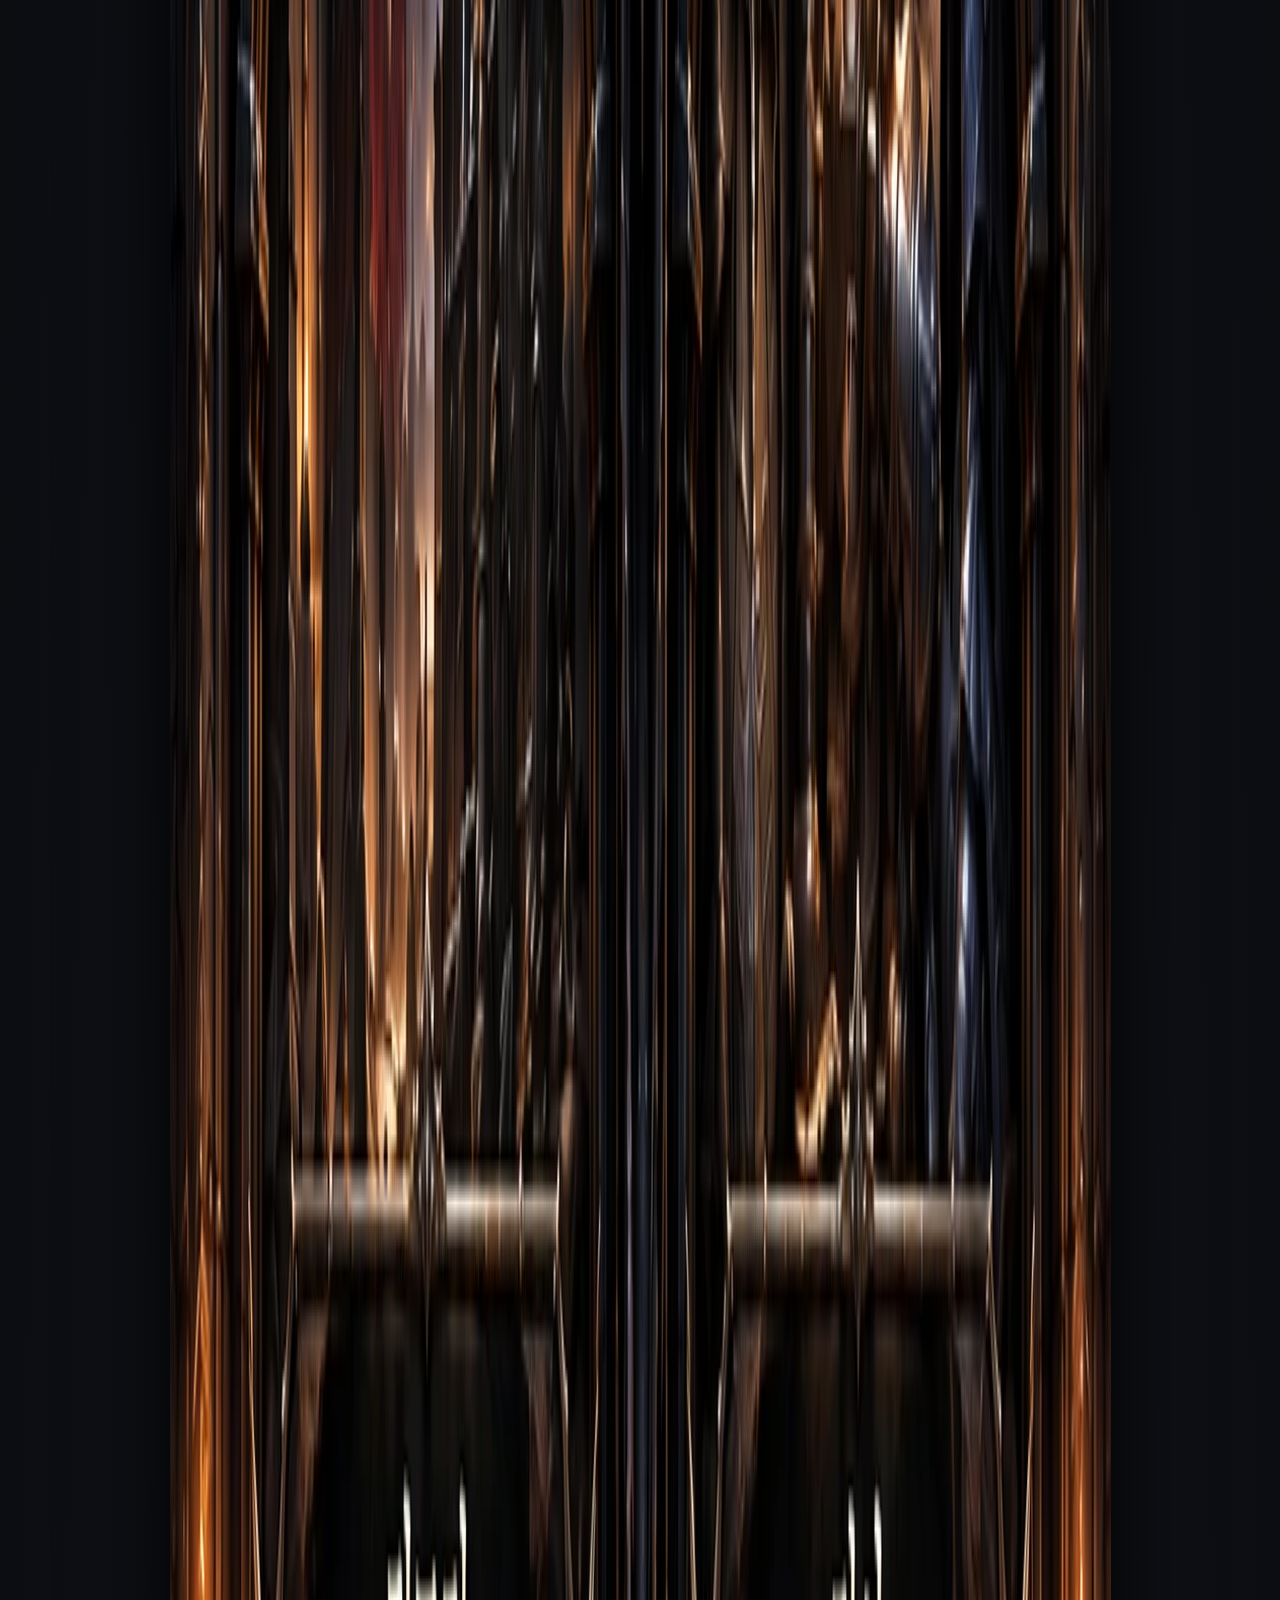
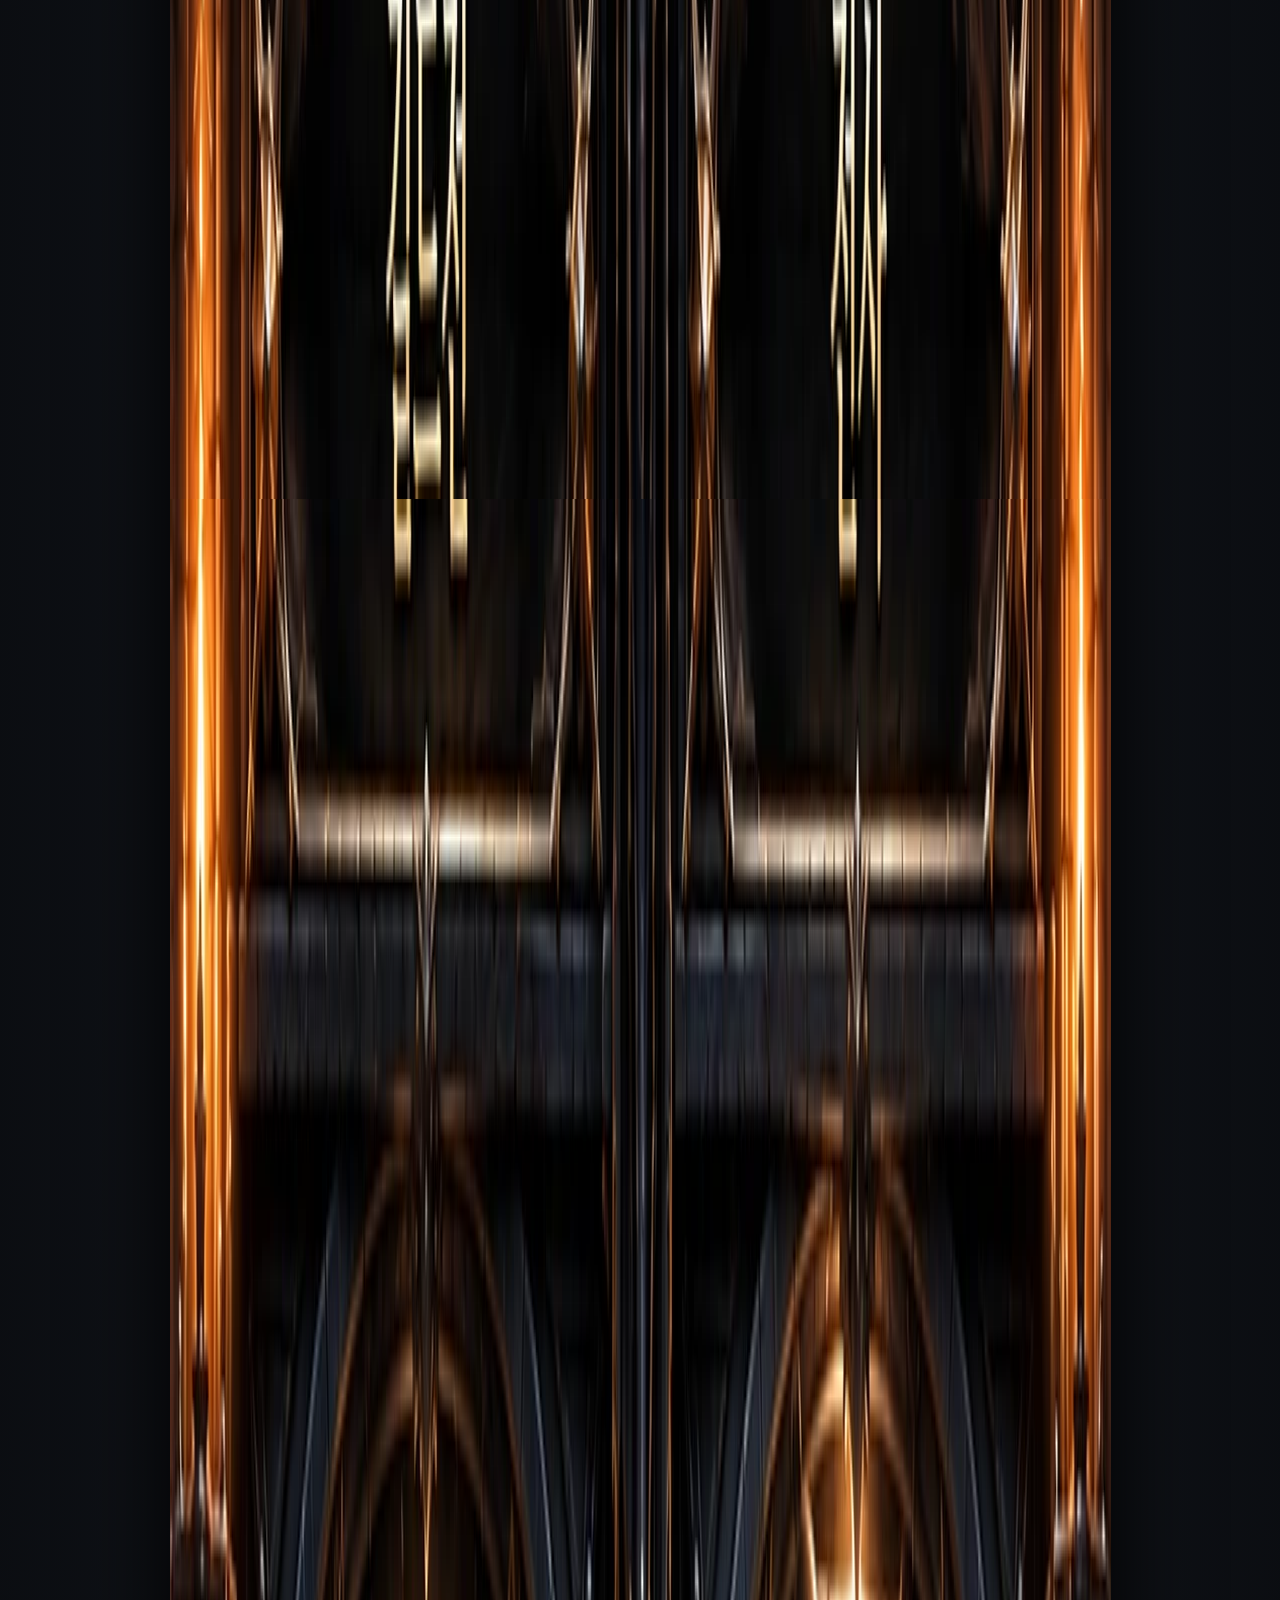
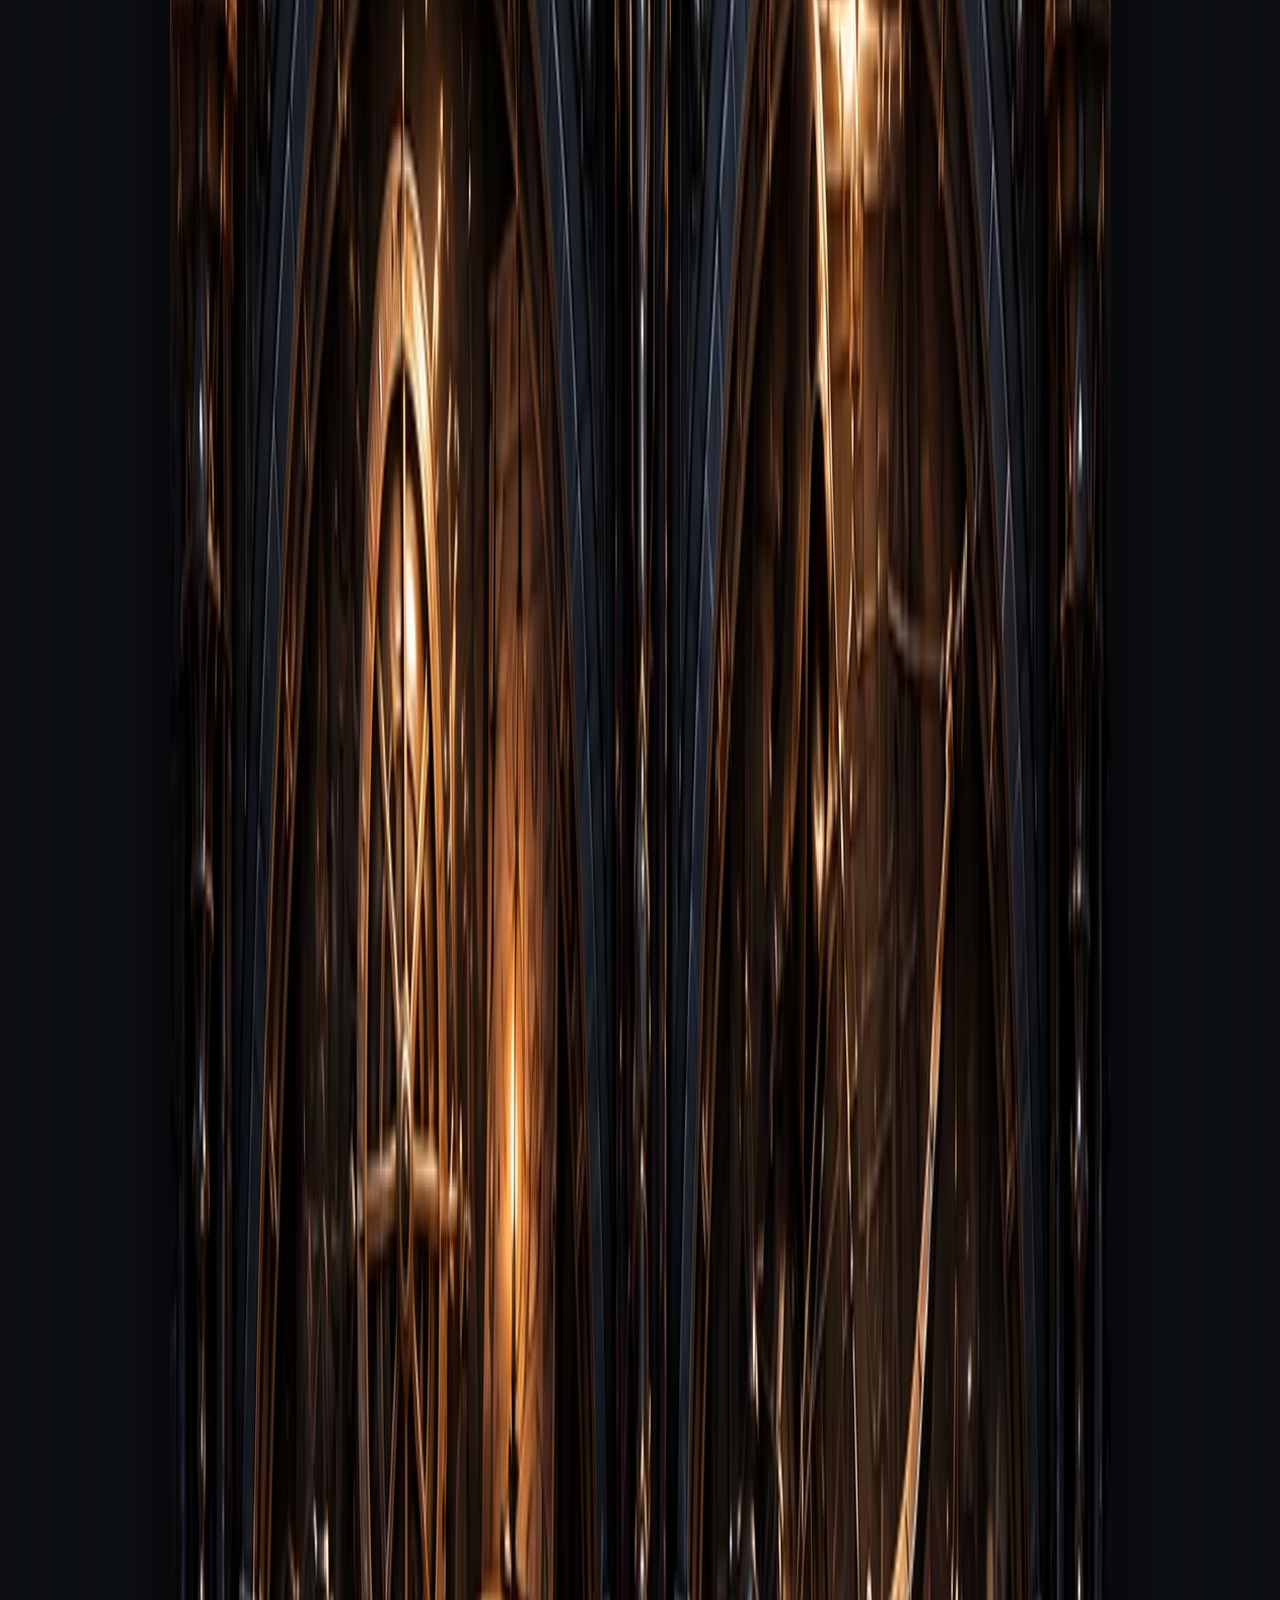
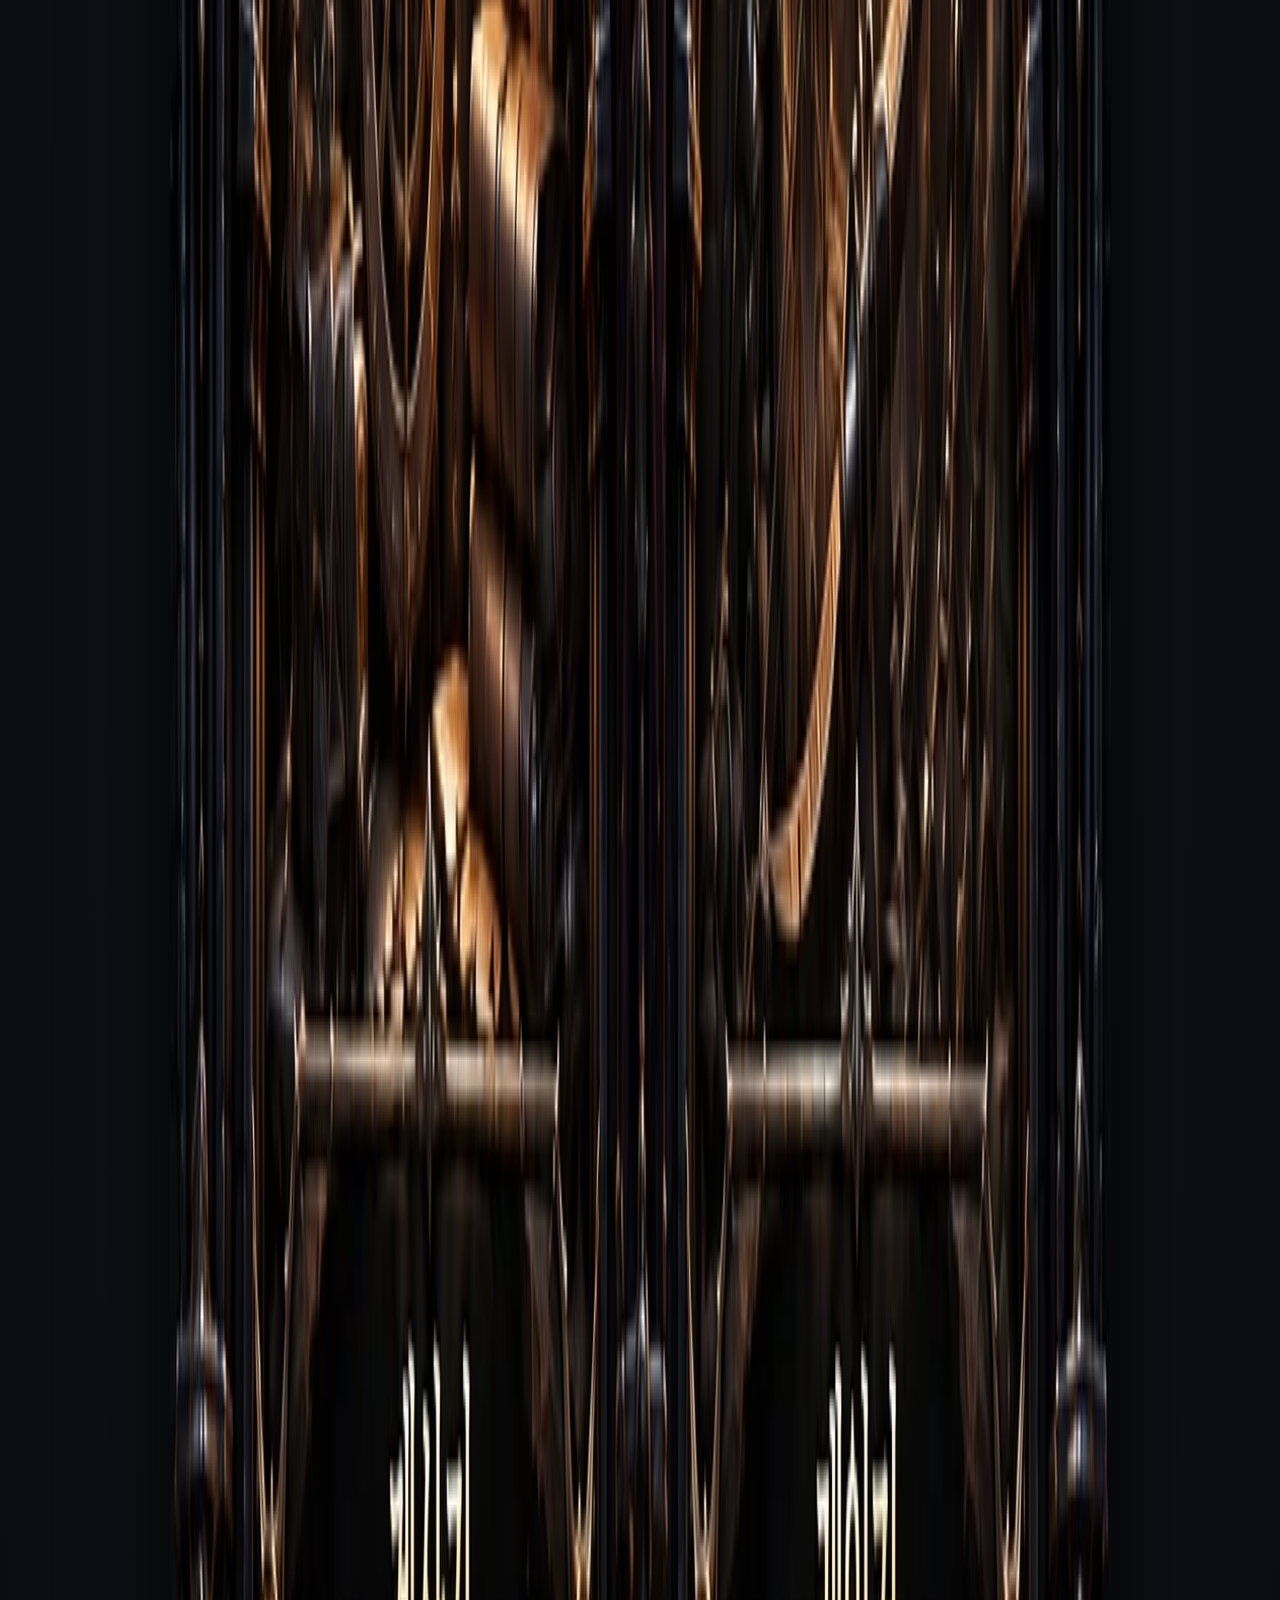
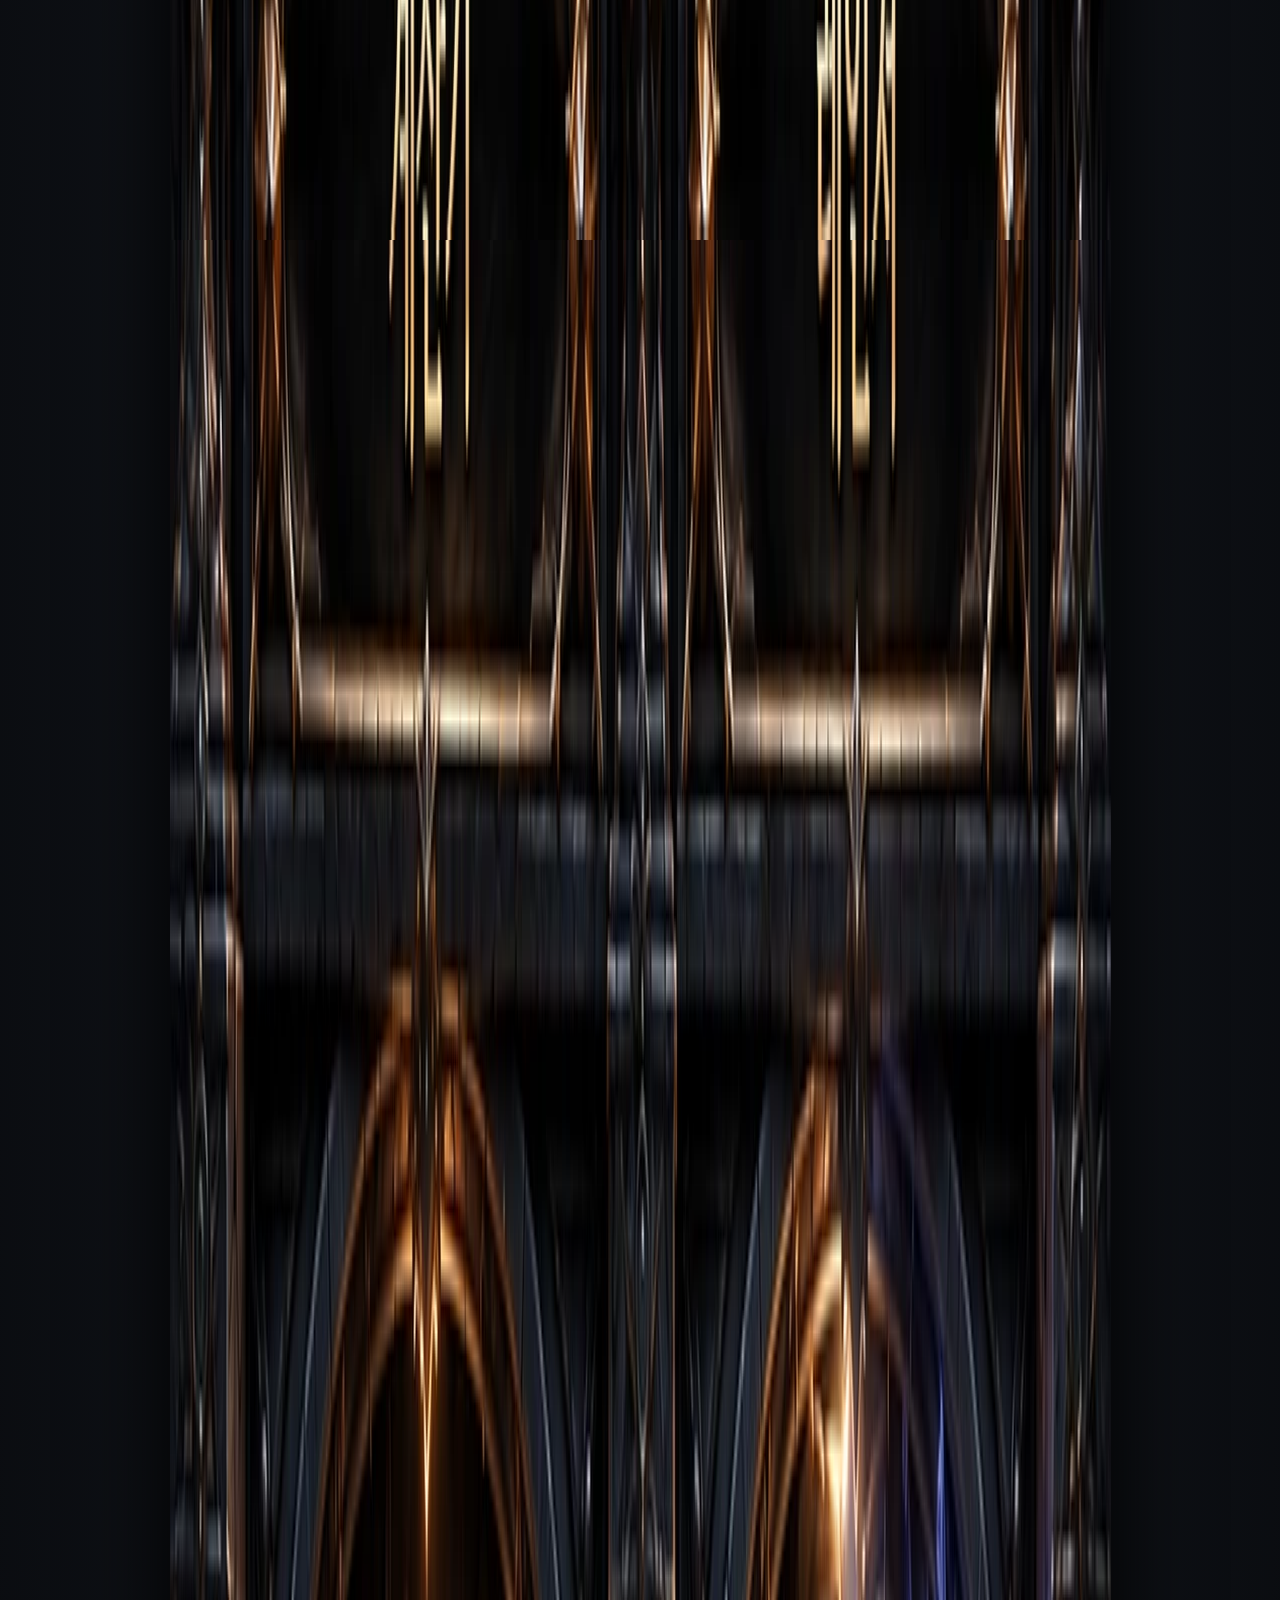
==== commit 3e0b03f5: "Add files via upload" ====
--- a/test/index.html
+++ b/test/index.html
@@ -1 +1,58 @@
-<!doctype html><html lang="ko"><head><meta charset="utf-8"><meta name="viewport" content="width=device-width,initial-scale=1,viewport-fit=cover"><meta name="theme-color" content="#0b0c12"><title>#252 CROW | 달콩쓰의 게임 공략</title><link rel="stylesheet" href="./fantasy.css"></head><body><main class="app"><header class="brand"><div class="brandtop"><div><small>#252 CROW · DALKKONG</small><h1>게임 공략</h1></div><a id="couponShortcut" class="coupon-shortcut" href="./coupons.html" aria-label="쿠폰코드"><span class="coupon-ico"><svg viewBox="0 0 24 24" aria-hidden="true"><path d="M3 9h18v12H3V9Zm-1-4h20v4H2V5Zm10 0v16M12 5C7-2 3 4 8 5m4 0c5-7 9-1 4 0"/></svg><span id="couponNoticeDot" class="coupon-dot" hidden></span><span class="coupon-label">쿠폰코드</span></a></div></header><div class="search"><span aria-hidden="true">⌕</span><input id="q" type="search" placeholder="공략을 검색하세요" aria-label="공략 검색"><button id="searchBtn" type="button">검색</button></div><section id="results" class="section hidden"><div class="head"><h2>검색 결과</h2></div><div id="resultitems"></div></section><section id="grid" class="grid"><button class="card" data-c="beginner" aria-expanded="false"><span class="ico"><svg viewBox="0 0 24 24" aria-hidden="true"><path d="M12 3v18M5 10l7-7 7 7M5 17l7-7 7 7"/></svg></span><b>초보자 가이드</b></button><button class="card" data-c="hero" aria-expanded="false"><span class="ico"><svg viewBox="0 0 24 24" aria-hidden="true"><path d="M3 8l4 4 5-8 5 8 4-4-2 11H5L3 8Z"/><path d="M5 21h14"/></svg></span><b>영웅</b></button><div class="drop hidden" data-row="beginner,hero"></div><button class="card" data-c="guild" aria-expanded="false"><span class="ico"><svg viewBox="0 0 24 24" aria-hidden="true"><path d="M4 4l16 16M20 4L4 20M3 7l4-4M17 3l4 4M3 17l4 4M17 21l4-4"/></svg></span><b>길드전</b></button><button class="card" data-c="warrior" aria-expanded="false"><span class="ico"><svg viewBox="0 0 24 24" aria-hidden="true"><path d="M12 2 4 6v6c0 5 3.5 8 8 10 4.5-2 8-5 8-10V6l-8-4Z"/><path d="M12 6v12M8 10h8"/></svg></span><b>전사</b></button><div class="drop hidden" data-row="guild,warrior"></div><button class="card" data-c="calculator" aria-expanded="false"><span class="ico"><svg viewBox="0 0 24 24" aria-hidden="true"><rect x="5" y="2" width="14" height="20" rx="1"/><path d="M8 6h8M8 11h2M14 11h2M8 15h2M14 15h2M8 19h8"/></svg></span><b>계산기</b></button><button class="card" data-c="ranger" aria-expanded="false"><span class="ico"><svg viewBox="0 0 24 24" aria-hidden="true"><path d="M6 3c10 3 10 15 0 18M7 4l11 16M4 12h17M17 9l4 3-4 3"/></svg></span><b>레인저</b></button><div class="drop hidden" data-row="calculator,ranger"></div><button class="card" data-c="etc" aria-expanded="false"><span class="ico"><svg viewBox="0 0 24 24" aria-hidden="true"><path d="M3 5c4-2 7-2 9 0 2-2 5-2 9 0v15c-4-2-7-2-9 0-2-2-5-2-9 0V5ZM12 5v15"/></svg></span><b>기타 공략</b></button><button class="card" data-c="mage" aria-expanded="false"><span class="ico"><svg viewBox="0 0 24 24" aria-hidden="true"><path d="m12 2 2.5 7.5L22 12l-7.5 2.5L12 22l-2.5-7.5L2 12l7.5-2.5L12 2Z"/><path d="M19 3v4M17 5h4"/></svg></span><b>마법사</b></button><div class="drop hidden" data-row="etc,mage"></div></section><footer class="page-footer">LAST ASYLUM · #252 CROW</footer></main><div id="viewer" class="viewer hidden" role="dialog" aria-label="공략 보기"><div class="viewerbar"><button id="close" aria-label="뒤로가기">‹</button><strong id="vtitle"></strong></div><div class="viewerbody"><div id="vnote"></div><div id="vimages"></div></div></div><script src="./guide.js"></script><script src="./coupon-config.js"></script><script src="./coupon-home.js"></script></body></html>+<!doctype html><html lang="ko"><head><meta charset="utf-8"><meta name="viewport" content="width=device-width,initial-scale=1,viewport-fit=cover"><title>#252 CROW | 달콩쓰의 게임 공략</title>
+<style>
+*{box-sizing:border-box}body{margin:0;background:#f4f5f7;color:#20232a;font-family:system-ui,-apple-system,"Noto Sans KR",sans-serif}.app{max-width:560px;margin:auto;padding:24px 16px 50px}
+.brand{padding:10px 4px 18px}.brand small{font-weight:800;letter-spacing:.15em;color:#8a9099}.brand h1{margin:4px 0 0;font-size:30px;letter-spacing:-1.2px}
+.search{position:sticky;top:8px;z-index:5;display:flex;align-items:center;background:white;border:1px solid #e4e7eb;border-radius:18px;padding:0 15px;height:56px;box-shadow:0 8px 24px #20242b0d}.search input{border:0;outline:0;min-width:0;flex:1;font-size:16px;background:transparent}.search #searchBtn{border:0;background:#252a31;color:white;font-weight:800;border-radius:11px;padding:10px 14px;margin-left:8px}.search span{font-size:20px;margin-right:10px}
+.grid{display:grid;grid-template-columns:1fr 1fr;gap:11px;margin-top:16px;align-items:start}.grid .card{width:100%}.drop{grid-column:1/-1;background:white;border:1px solid #e5e7eb;border-radius:16px;padding:7px;box-shadow:0 7px 22px #20242b0a}.drop .item{margin-top:5px;padding:12px 11px;font-size:13px}.drop .item:first-child{margin-top:0}.card{border:1px solid #e5e7eb;background:white;border-radius:20px;min-height:112px;display:flex;flex-direction:column;justify-content:center;align-items:center;gap:9px;box-shadow:0 7px 22px #20242b0a}.card .ico{font-size:33px}.card b{font-size:15px}
+.section{margin-top:16px;background:white;border:1px solid #e5e7eb;border-radius:20px;padding:15px}.head{display:flex;align-items:center;gap:10px;margin-bottom:10px}.head h2{margin:0;font-size:21px}.item{width:100%;border:0;text-align:left;background:#f6f7f9;border-radius:14px;padding:15px;margin-top:8px;font-weight:750;font-size:15px;display:flex;justify-content:space-between;align-items:center;color:#20232a;text-decoration:none}.item em{font-style:normal;color:#a0a5ad;font-size:20px}.empty{text-align:center;color:#888;padding:22px}
+.viewer{position:fixed;inset:0;background:#f4f5f7;z-index:20;overflow:auto}.viewerbar{position:sticky;top:0;z-index:2;background:#ffffffed;backdrop-filter:blur(12px);display:flex;align-items:center;gap:10px;padding:12px 14px;border-bottom:1px solid #e5e7eb}.viewerbar button{border:0;background:#eef0f3;border-radius:11px;width:40px;height:40px;font-size:25px}.viewerbar strong{font-size:16px}.viewerbody{max-width:760px;margin:auto;padding:14px}.viewerbody img{display:block;width:100%;height:auto;border-radius:12px;background:white;margin-bottom:12px}.note{background:white;border:1px solid #e3e6ea;border-radius:15px;padding:15px 16px;margin-bottom:12px;line-height:1.65}.note b{display:block;font-size:16px}.note span{font-size:15px}.hidden{display:none!important}
+
+/* 쿠폰코드 바로가기 */
+.brandtop{display:flex;justify-content:space-between;align-items:center;gap:12px}
+.coupon-shortcut{display:inline-flex;flex:none;align-items:center;justify-content:center;gap:7px;padding:11px 12px;min-height:45px;border:1px solid #e3e6eb;border-radius:14px;background:#fff;color:#20232a;text-decoration:none;font-size:13px;font-weight:800;white-space:nowrap;box-shadow:0 7px 22px #20242b0a}
+.coupon-ico{position:relative;display:inline-flex;font-size:22px;line-height:1.1}
+.coupon-dot{position:absolute;top:-4px;right:-5px;width:11px;height:11px;border-radius:50%;background:#ee3949;border:2px solid #fff;box-shadow:0 0 0 1px #ee3949}
+.coupon-dot[hidden]{display:none!important}
+.coupon-shortcut:has(.coupon-dot:not([hidden])){border-color:#ee8792;box-shadow:0 4px 15px #ee39491a}
+.coupon-shortcut:focus-visible{outline:3px solid #a7cdeb;outline-offset:2px}
+@media(max-width:380px){.brandtop{gap:7px}.brand h1{font-size:27px}.coupon-shortcut{padding:10px 9px;gap:5px;font-size:12px}}
+
+/* 헤더 2줄 타이포그래피와 세로형 쿠폰 버튼 */
+.brandtop{align-items:stretch;gap:12px}
+.brandtop>div{display:flex;flex-direction:column;justify-content:center;gap:2px;min-width:0}
+.brandtop small{display:block;font-size:12px;letter-spacing:.035em;line-height:1.25;white-space:nowrap}
+.brandtop h1{margin:0;font-size:30px;line-height:1.14;letter-spacing:-1px;white-space:nowrap}
+.brandtop .coupon-shortcut{align-self:stretch;min-width:100px;min-height:0;flex-direction:column;gap:3px;padding:5px 12px;border-radius:14px}
+.brandtop .coupon-ico{font-size:23px;line-height:1.05}
+.brandtop .coupon-label{font-size:14px;line-height:1.2;font-weight:800}
+@media(max-width:380px){.brandtop{gap:8px}.brandtop h1{font-size:28px}.brandtop .coupon-shortcut{min-width:91px;padding:5px 8px}.brandtop .coupon-label{font-size:13px}}
+</style><style id="castle-live-theme">*{box-sizing:border-box}html,body{margin:0;background:#090c13;color:#e9d8b4;font-family:system-ui,-apple-system,"Noto Sans KR",sans-serif}body{background:radial-gradient(ellipse at center,#1a1d24,#05070a)}button{cursor:pointer}.app{padding:0!important;max-width:941px!important;width:100%;margin:0 auto;box-shadow:0 0 80px #000}.scene{position:relative;width:100%;aspect-ratio:var(--ratio);line-height:0}.scene>img{display:block;width:100%;height:100%;object-fit:fill}.grid{display:block!important;margin:0!important}.card{position:absolute;top:0;height:100%;width:50%;min-height:0!important;padding:0!important;margin:0!important;background:transparent!important;border:0!important;box-shadow:none!important;border-radius:0!important;display:block!important}.card.left{left:0}.card.right{right:0}.card:focus-visible,.coupon-hit:focus-visible{outline:3px solid #e6bb70;outline-offset:-6px}.coupon-hit{position:absolute;left:49%;top:69%;width:49%;height:29%;display:block}.coupon-dot{position:absolute;top:3%;right:5%;height:14px;width:14px;border-radius:50%;background:#f04342;border:2px solid #ffe2ae;box-shadow:0 0 14px #f04342}.search{position:absolute!important;left:9%;top:87.5%;width:36%;height:8%;z-index:2;display:flex!important;padding:0!important;background:transparent!important;border:0!important;box-shadow:none!important;border-radius:0!important;align-items:center}.search input{width:78%;flex:1;min-width:0;background:transparent!important;color:#fff1c9!important;font-size:clamp(12px,2.5vw,22px)!important;border:0!important;padding:0 2% 0 4%;outline:0}.search #searchBtn{width:19%;height:100%;margin:0;padding:0;border:0;background:transparent;color:transparent}.section,.drop{background:linear-gradient(120deg,#11141a,#22232a 50%,#0d1017)!important;border:4px ridge #756043!important;border-radius:0!important;padding:13px 16px!important;margin:0!important;box-shadow:inset 0 0 24px #000,0 4px 18px #000a!important;color:#e7d6b2}.head h2{color:#e6c88d}.item{display:flex;align-items:center;justify-content:space-between;width:100%;text-align:left;text-decoration:none;background:linear-gradient(95deg,#20232b,#141820)!important;color:#f0e1c4!important;border:1px solid #514b43!important;border-radius:4px!important;padding:14px 12px!important;margin:6px 0!important;font-size:14px;min-height:44px}.item em{color:#b99b64}.viewer{background:#090d14!important;color:#f1dfb9!important}.viewerbar{background:linear-gradient(#27242a,#10131a)!important;border-bottom:2px solid #78623f!important;color:#f1dfb9!important}.viewerbar button{background:#332b28!important;color:#e9d4a8!important;border:1px solid #8a7047!important}.viewerbody{padding:12px!important}.viewerbody img{width:100%;height:auto;border-radius:2px!important}.note{background:#1a1b22!important;color:#e5d2aa!important;border:1px solid #756043!important}.hidden{display:none!important}@media(min-width:700px){.search input{font-size:19px!important}}@media(max-width:360px){.item{font-size:12px;padding:11px 9px!important}} </style></head><body><main class="app"><div class="scene hero" style="--ratio:715/941"><img src="./scene0.webp" alt="CROW 게임 공략 성채"/><a class="coupon-hit" id="couponShortcut" href="./coupons.html" aria-label="쿠폰코드"><span id="couponNoticeDot" class="coupon-dot" hidden></span></a><div class="search"><input id="q" aria-label="공략 검색" placeholder=""/><button id="searchBtn" aria-label="검색 실행"></button></div></div><section id="results" class="section hidden"><div class="head"><h2>검색 결과</h2></div><div id="resultitems"></div></section><section id="grid" class="grid"><div class="scene category" style="--ratio:205/941"><img src="./scene1.webp" alt=""/><button class="card left" data-c="beginner" aria-label="beginner 카테고리"></button><button class="card right" data-c="hero" aria-label="hero 카테고리"></button></div><div class="drop hidden" data-row="beginner,hero"></div><div class="scene category" style="--ratio:195/941"><img src="./scene2.webp" alt=""/><button class="card left" data-c="guild" aria-label="guild 카테고리"></button><button class="card right" data-c="warrior" aria-label="warrior 카테고리"></button></div><div class="drop hidden" data-row="guild,warrior"></div><div class="scene category" style="--ratio:195/941"><img src="./scene3.webp" alt=""/><button class="card left" data-c="calculator" aria-label="calculator 카테고리"></button><button class="card right" data-c="ranger" aria-label="ranger 카테고리"></button></div><div class="drop hidden" data-row="calculator,ranger"></div><div class="scene category" style="--ratio:190/941"><img src="./scene4.webp" alt=""/><button class="card left" data-c="etc" aria-label="etc 카테고리"></button><button class="card right" data-c="mage" aria-label="mage 카테고리"></button></div><div class="drop hidden" data-row="etc,mage"></div></section><div class="scene footer" style="--ratio:172/941"><img src="./scene5.webp" alt=""/></div></main><div id="viewer" class="viewer hidden"><div class="viewerbar"><button id="close" aria-label="닫기">‹</button><strong id="vtitle"></strong></div><div class="viewerbody"><div id="vnote"></div><div id="vimages"></div></div></div>
+<script>
+const cats={"beginner":["🌱","초보자 가이드"],"hero":["👑","영웅"],"guild":["⚔️","길드전"],"warrior":["🛡️","전사"],"calculator":["🧮","계산기"],"ranger":["🏹","레인저"],"etc":["📖","기타 공략"],"mage":["🔮","마법사"]};
+const B="https://riamanet.github.io/last-asylum-guide/";
+const guides=[
+["beginner","협곡대전 신청방법","01.png"],["beginner","비약쟁탈전 신청방법","02.png"],["beginner","마차 약탈방법","03.png"],["beginner","팔콘퀘스트 저장 가이드","04.png"],["beginner","궁중대신 활용법","05.png"],["beginner","보호막 사용방법","45.png"],["beginner","초보자 영웅 육성 가이드","46.png"],["beginner","갤럭시 스토어 페이백 참여방법","47.png"],["beginner","신규 성장 가이드","48.png"],["beginner","상점 구매 가이드","49.png"],["beginner","부흥시대 초반 성장 가이드","53.jpg"],["beginner","초보자 비밀 퀘스트 약탈 가이드","54.png"],
+["guild","월요일 길드전","06.png"],["guild","화요일 길드전","07.png"],["guild","수요일 길드전","08.png"],["guild","목요일 길드전","09.png"],["guild","금요일 길드전","10.png"],["guild","토요일 길드전","11.png"],
+["hero","영웅 스킬 강화 가이드","12.jpg"],["hero","성급별 필요 영웅조각 수","13.png"],["hero","월드보스 영웅 배치 가이드","14.png"],["hero","월드보스 추천 덱 가이드","64.png"],
+["warrior","전사 조합 완전 이해","15.png"],["warrior","전사 성장 체크리스트","16.png"],["warrior","장비·스킬 투자 전략","17.png"],["warrior","다스칼 완전 육성 및 운용 가이드","18.png"],["warrior","하퍼 완전 육성 및 운용 가이드","19.png"],["warrior","아서 완전 육성 및 운용 가이드","20.png"],["warrior","조야 완전 육성 및 운용 가이드","21.png"],["warrior","말레나 완전 육성 및 운용 가이드","22.png"],["warrior","다스칼 전용무기 완벽 가이드","51.jpg"],["warrior","말레나 각성 완벽 정리","52.jpg"],
+["ranger","레인저 조합이란 무엇인가","23.png"],["ranger","레인저 조합의 전투 메커니즘","24.png"],["ranger","레인저 조합 실수하지 않는 운영법","25.png"],["ranger","레인저를 더 깊이 이해하는 8가지 사실","26.png"],["ranger","레인저 조합 FAQ","27.png"],
+["mage","마법사 조합이란 무엇인가?","28.png"],["mage","스타더스트 완전 육성 및 운용 가이드","29.png"],["mage","Joker 완전 육성 및 운용 가이드","30.png"],["mage","Annie 완전 육성 및 운용 가이드","31.png"],["mage","니콜(Nicole) 완전 육성 및 운용 가이드","32.png"],["mage","빌리(Billy) 완전 육성 및 운용 가이드","33.png"],["mage","울프레드 완전 육성 및 운용 가이드","34.png"],
+["etc","21~30 성당 업 조건","35.png"],["etc","계단식 훈련 가이드","36.png"],["etc","장비강화 및 성급 공략","37.png"],["etc","서바이벌배틀 시간표","38.png"],["etc","수정골짜기 공략","39.png"],["etc","수정골짜기 입장하면 이렇게 하세요!","59.png",["59.png","60.png","61.png","62.png","63.png"]],["etc","까마귀룬 초기공략","40.png",["40.png","41.png","42.png"]],["etc","까마귀룬 전략 가이드","43.png"],["etc","프레이야 구매방법","44.png"],["etc","드워프 광산 곡괭이 이벤트 가이드","50.png"],["etc","역병의 단련 이벤트 공략","55.png"],["etc","치즈도둑 이벤트 공략","56.png",["56.png","57.png","58.png"]],["etc","좀비 포위전 공략 가이드","65.png",["65.png","66.png","67.png"]]
+].map(x=>({category:x[0],title:x[1],image:B+x[2],images:(x[3]||[x[2]]).map(f=>B+f)}));
+guides.push({category:"calculator",title:"건물 업그레이드 계산기",url:"https://riamanet.github.io/last-asylum-calculator/"},{category:"calculator",title:"정예부대 최소연구 계산기",url:"https://riamanet.github.io/last-asylum-research/"},{category:"calculator",title:"영웅 계산기",url:"https://riamanet.github.io/last-asylum-hero/"});
+const results=document.querySelector('#results'),resultitems=document.querySelector('#resultitems');
+const isKakaoTalk=/KAKAOTALK/i.test(navigator.userAgent);if(isKakaoTalk&&(!history.state||!history.state.laRoot)){history.replaceState({laRoot:true,view:'root'},'',location.href);history.pushState({laRoot:true,view:'home'},'',location.href)}
+function row(g){if(g.url)return `<a class="item" href="${g.url}" target="_blank">${g.title}<em>›</em></a>`;return `<button class="item" onclick="openGuide(${guides.indexOf(g)})">${g.title}<em>›</em></button>`}
+function showCat(c){let target=null;document.querySelectorAll('.drop').forEach(d=>{if(d.dataset.row.split(',').includes(c))target=d});if(!target)return;const same=target.dataset.open===c&&!target.classList.contains('hidden');document.querySelectorAll('.drop').forEach(d=>{d.classList.add('hidden');d.dataset.open=''});if(!same){target.innerHTML=guides.filter(g=>g.category===c).map(row).join('');target.dataset.open=c;target.classList.remove('hidden')}}
+document.querySelectorAll('.card').forEach(x=>x.onclick=()=>showCat(x.dataset.c));
+function renderGuide(i){const g=guides[i];document.querySelector('#vtitle').textContent=g.title;document.querySelector('#vimages').innerHTML=(g.images||[g.image]).map(src=>'<img src="'+src+'?v='+Date.now()+'" alt="'+g.title+'">').join('');const n=document.querySelector('#vnote');n.innerHTML=g.title==='프레이야 구매방법'?'<div class="note"><b>VIP 1, 3, 4, 7 구매</b><span>최저가 216,500원 / 조각 340개로 4성</span></div>':'';document.querySelector('#viewer').classList.remove('hidden');document.body.style.overflow='hidden'}
+function hideGuide(){document.querySelector('#viewer').classList.add('hidden');document.body.style.overflow='';document.querySelector('#vimages').innerHTML=''}
+function openGuide(i){renderGuide(i);history.pushState({view:'guide',guide:i},'','#guide-'+i)}
+document.querySelector('#close').onclick=()=>{if(!document.querySelector('#viewer').classList.contains('hidden'))history.back()};
+window.addEventListener('popstate',e=>{const m=location.hash.match(/^#guide-(\d+)$/);if(m){const i=Number(m[1]);if(guides[i]&&guides[i].image)renderGuide(i);return}hideGuide();if(isKakaoTalk&&e.state&&e.state.laRoot&&e.state.view==='root')history.pushState({laRoot:true,view:'home'},'',location.href)});
+if(location.hash.match(/^#guide-(\d+)$/)){const i=Number(RegExp.$1);if(guides[i]&&guides[i].image)renderGuide(i)}
+function doSearch(){const q=document.querySelector('#q').value.trim().toLowerCase();if(!q){results.classList.add('hidden');resultitems.innerHTML='';return}const f=guides.filter(g=>(g.title+' '+cats[g.category][1]).toLowerCase().includes(q));resultitems.innerHTML=f.length?f.map(row).join(''):'<div class="empty">검색 결과가 없습니다.</div>';results.classList.remove('hidden')}
+document.querySelector('#searchBtn').onclick=doSearch;document.querySelector('#q').addEventListener('keydown',e=>{if(e.key==='Enter')doSearch()});
+</script><script src="./coupon-config.js"></script>
+<script src="./coupon-home.js"></script>
+</body></html>
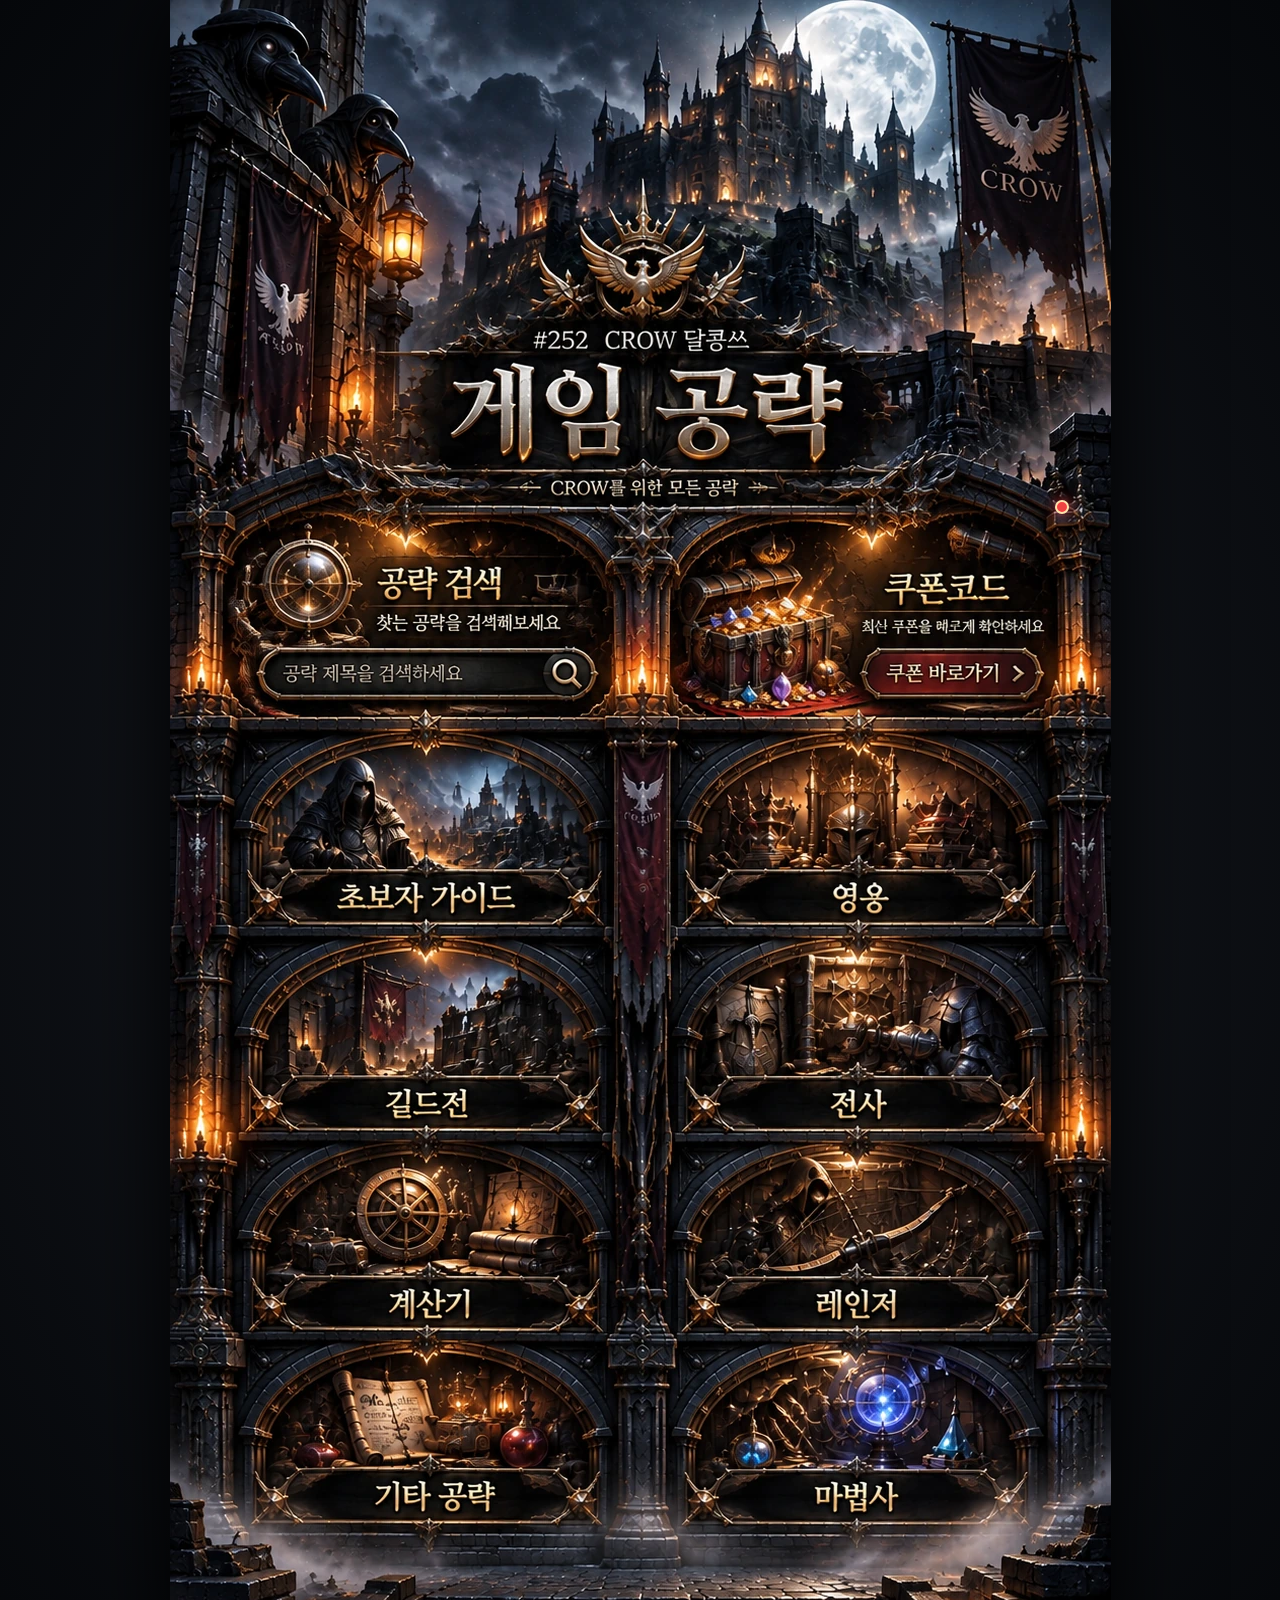
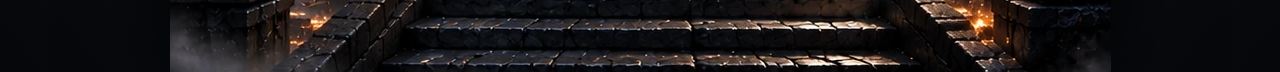
==== commit 1067f760: "Add files via upload" ====
--- a/test/index.html
+++ b/test/index.html
@@ -26,7 +26,7 @@
 .brandtop .coupon-ico{font-size:23px;line-height:1.05}
 .brandtop .coupon-label{font-size:14px;line-height:1.2;font-weight:800}
 @media(max-width:380px){.brandtop{gap:8px}.brandtop h1{font-size:28px}.brandtop .coupon-shortcut{min-width:91px;padding:5px 8px}.brandtop .coupon-label{font-size:13px}}
-</style><style id="castle-live-theme">*{box-sizing:border-box}html,body{margin:0;background:#090c13;color:#e9d8b4;font-family:system-ui,-apple-system,"Noto Sans KR",sans-serif}body{background:radial-gradient(ellipse at center,#1a1d24,#05070a)}button{cursor:pointer}.app{padding:0!important;max-width:941px!important;width:100%;margin:0 auto;box-shadow:0 0 80px #000}.scene{position:relative;width:100%;aspect-ratio:var(--ratio);line-height:0}.scene>img{display:block;width:100%;height:100%;object-fit:fill}.grid{display:block!important;margin:0!important}.card{position:absolute;top:0;height:100%;width:50%;min-height:0!important;padding:0!important;margin:0!important;background:transparent!important;border:0!important;box-shadow:none!important;border-radius:0!important;display:block!important}.card.left{left:0}.card.right{right:0}.card:focus-visible,.coupon-hit:focus-visible{outline:3px solid #e6bb70;outline-offset:-6px}.coupon-hit{position:absolute;left:49%;top:69%;width:49%;height:29%;display:block}.coupon-dot{position:absolute;top:3%;right:5%;height:14px;width:14px;border-radius:50%;background:#f04342;border:2px solid #ffe2ae;box-shadow:0 0 14px #f04342}.search{position:absolute!important;left:9%;top:87.5%;width:36%;height:8%;z-index:2;display:flex!important;padding:0!important;background:transparent!important;border:0!important;box-shadow:none!important;border-radius:0!important;align-items:center}.search input{width:78%;flex:1;min-width:0;background:transparent!important;color:#fff1c9!important;font-size:clamp(12px,2.5vw,22px)!important;border:0!important;padding:0 2% 0 4%;outline:0}.search #searchBtn{width:19%;height:100%;margin:0;padding:0;border:0;background:transparent;color:transparent}.section,.drop{background:linear-gradient(120deg,#11141a,#22232a 50%,#0d1017)!important;border:4px ridge #756043!important;border-radius:0!important;padding:13px 16px!important;margin:0!important;box-shadow:inset 0 0 24px #000,0 4px 18px #000a!important;color:#e7d6b2}.head h2{color:#e6c88d}.item{display:flex;align-items:center;justify-content:space-between;width:100%;text-align:left;text-decoration:none;background:linear-gradient(95deg,#20232b,#141820)!important;color:#f0e1c4!important;border:1px solid #514b43!important;border-radius:4px!important;padding:14px 12px!important;margin:6px 0!important;font-size:14px;min-height:44px}.item em{color:#b99b64}.viewer{background:#090d14!important;color:#f1dfb9!important}.viewerbar{background:linear-gradient(#27242a,#10131a)!important;border-bottom:2px solid #78623f!important;color:#f1dfb9!important}.viewerbar button{background:#332b28!important;color:#e9d4a8!important;border:1px solid #8a7047!important}.viewerbody{padding:12px!important}.viewerbody img{width:100%;height:auto;border-radius:2px!important}.note{background:#1a1b22!important;color:#e5d2aa!important;border:1px solid #756043!important}.hidden{display:none!important}@media(min-width:700px){.search input{font-size:19px!important}}@media(max-width:360px){.item{font-size:12px;padding:11px 9px!important}} </style></head><body><main class="app"><div class="scene hero" style="--ratio:715/941"><img src="./scene0.webp" alt="CROW 게임 공략 성채"/><a class="coupon-hit" id="couponShortcut" href="./coupons.html" aria-label="쿠폰코드"><span id="couponNoticeDot" class="coupon-dot" hidden></span></a><div class="search"><input id="q" aria-label="공략 검색" placeholder=""/><button id="searchBtn" aria-label="검색 실행"></button></div></div><section id="results" class="section hidden"><div class="head"><h2>검색 결과</h2></div><div id="resultitems"></div></section><section id="grid" class="grid"><div class="scene category" style="--ratio:205/941"><img src="./scene1.webp" alt=""/><button class="card left" data-c="beginner" aria-label="beginner 카테고리"></button><button class="card right" data-c="hero" aria-label="hero 카테고리"></button></div><div class="drop hidden" data-row="beginner,hero"></div><div class="scene category" style="--ratio:195/941"><img src="./scene2.webp" alt=""/><button class="card left" data-c="guild" aria-label="guild 카테고리"></button><button class="card right" data-c="warrior" aria-label="warrior 카테고리"></button></div><div class="drop hidden" data-row="guild,warrior"></div><div class="scene category" style="--ratio:195/941"><img src="./scene3.webp" alt=""/><button class="card left" data-c="calculator" aria-label="calculator 카테고리"></button><button class="card right" data-c="ranger" aria-label="ranger 카테고리"></button></div><div class="drop hidden" data-row="calculator,ranger"></div><div class="scene category" style="--ratio:190/941"><img src="./scene4.webp" alt=""/><button class="card left" data-c="etc" aria-label="etc 카테고리"></button><button class="card right" data-c="mage" aria-label="mage 카테고리"></button></div><div class="drop hidden" data-row="etc,mage"></div></section><div class="scene footer" style="--ratio:172/941"><img src="./scene5.webp" alt=""/></div></main><div id="viewer" class="viewer hidden"><div class="viewerbar"><button id="close" aria-label="닫기">‹</button><strong id="vtitle"></strong></div><div class="viewerbody"><div id="vnote"></div><div id="vimages"></div></div></div>
+</style><style id="castle-live-theme">*{box-sizing:border-box}html,body{margin:0;background:#090c13;color:#e9d8b4;font-family:system-ui,-apple-system,"Noto Sans KR",sans-serif}body{background:radial-gradient(ellipse at center,#1a1d24,#05070a)}button{cursor:pointer}.app{padding:0!important;max-width:941px!important;width:100%;margin:0 auto;box-shadow:0 0 80px #000}.scene{position:relative;width:100%;aspect-ratio:var(--ratio);line-height:0}.scene>img{display:block;width:100%;height:100%;object-fit:fill}.grid{display:block!important;margin:0!important}.card{position:absolute;top:0;height:100%;width:50%;min-height:0!important;padding:0!important;margin:0!important;background:transparent!important;border:0!important;box-shadow:none!important;border-radius:0!important;display:block!important}.scene.category>.card{width:50%!important}.card.left{left:0}.card.right{right:0}.card:focus-visible,.coupon-hit:focus-visible{outline:3px solid #e6bb70;outline-offset:-6px}.coupon-hit{position:absolute;left:49%;top:69%;width:49%;height:29%;display:block}.coupon-dot{position:absolute;top:3%;right:5%;height:14px;width:14px;border-radius:50%;background:#f04342;border:2px solid #ffe2ae;box-shadow:0 0 14px #f04342}.search{position:absolute!important;left:9%;top:87.5%;width:36%;height:8%;z-index:2;display:flex!important;padding:0!important;background:transparent!important;border:0!important;box-shadow:none!important;border-radius:0!important;align-items:center}.search input{width:78%;flex:1;min-width:0;background:transparent!important;color:#fff1c9!important;font-size:clamp(12px,2.5vw,22px)!important;border:0!important;padding:0 2% 0 4%;outline:0}.search #searchBtn{width:19%;height:100%;margin:0;padding:0;border:0;background:transparent;color:transparent}.section,.drop{background:linear-gradient(120deg,#11141a,#22232a 50%,#0d1017)!important;border:4px ridge #756043!important;border-radius:0!important;padding:13px 16px!important;margin:0!important;box-shadow:inset 0 0 24px #000,0 4px 18px #000a!important;color:#e7d6b2}.head h2{color:#e6c88d}.item{display:flex;align-items:center;justify-content:space-between;width:100%;text-align:left;text-decoration:none;background:linear-gradient(95deg,#20232b,#141820)!important;color:#f0e1c4!important;border:1px solid #514b43!important;border-radius:4px!important;padding:14px 12px!important;margin:6px 0!important;font-size:14px;min-height:44px}.item em{color:#b99b64}.viewer{background:#090d14!important;color:#f1dfb9!important}.viewerbar{background:linear-gradient(#27242a,#10131a)!important;border-bottom:2px solid #78623f!important;color:#f1dfb9!important}.viewerbar button{background:#332b28!important;color:#e9d4a8!important;border:1px solid #8a7047!important}.viewerbody{padding:12px!important}.viewerbody img{width:100%;height:auto;border-radius:2px!important}.note{background:#1a1b22!important;color:#e5d2aa!important;border:1px solid #756043!important}.hidden{display:none!important}@media(min-width:700px){.search input{font-size:19px!important}}@media(max-width:360px){.item{font-size:12px;padding:11px 9px!important}} </style></head><body><main class="app"><div class="scene hero" style="--ratio:941/715"><img src="./scene0.webp" alt="CROW 게임 공략 성채"/><a class="coupon-hit" id="couponShortcut" href="./coupons.html" aria-label="쿠폰코드"><span id="couponNoticeDot" class="coupon-dot" hidden></span></a><div class="search"><input id="q" aria-label="공략 검색" placeholder=""/><button id="searchBtn" aria-label="검색 실행"></button></div></div><section id="results" class="section hidden"><div class="head"><h2>검색 결과</h2></div><div id="resultitems"></div></section><section id="grid" class="grid"><div class="scene category" style="--ratio:941/205"><img src="./scene1.webp" alt=""/><button class="card left" data-c="beginner" aria-label="beginner 카테고리"></button><button class="card right" data-c="hero" aria-label="hero 카테고리"></button></div><div class="drop hidden" data-row="beginner,hero"></div><div class="scene category" style="--ratio:941/195"><img src="./scene2.webp" alt=""/><button class="card left" data-c="guild" aria-label="guild 카테고리"></button><button class="card right" data-c="warrior" aria-label="warrior 카테고리"></button></div><div class="drop hidden" data-row="guild,warrior"></div><div class="scene category" style="--ratio:941/195"><img src="./scene3.webp" alt=""/><button class="card left" data-c="calculator" aria-label="calculator 카테고리"></button><button class="card right" data-c="ranger" aria-label="ranger 카테고리"></button></div><div class="drop hidden" data-row="calculator,ranger"></div><div class="scene category" style="--ratio:941/190"><img src="./scene4.webp" alt=""/><button class="card left" data-c="etc" aria-label="etc 카테고리"></button><button class="card right" data-c="mage" aria-label="mage 카테고리"></button></div><div class="drop hidden" data-row="etc,mage"></div></section><div class="scene footer" style="--ratio:941/172"><img src="./scene5.webp" alt=""/></div></main><div id="viewer" class="viewer hidden"><div class="viewerbar"><button id="close" aria-label="닫기">‹</button><strong id="vtitle"></strong></div><div class="viewerbody"><div id="vnote"></div><div id="vimages"></div></div></div>
 <script>
 const cats={"beginner":["🌱","초보자 가이드"],"hero":["👑","영웅"],"guild":["⚔️","길드전"],"warrior":["🛡️","전사"],"calculator":["🧮","계산기"],"ranger":["🏹","레인저"],"etc":["📖","기타 공략"],"mage":["🔮","마법사"]};
 const B="https://riamanet.github.io/last-asylum-guide/";
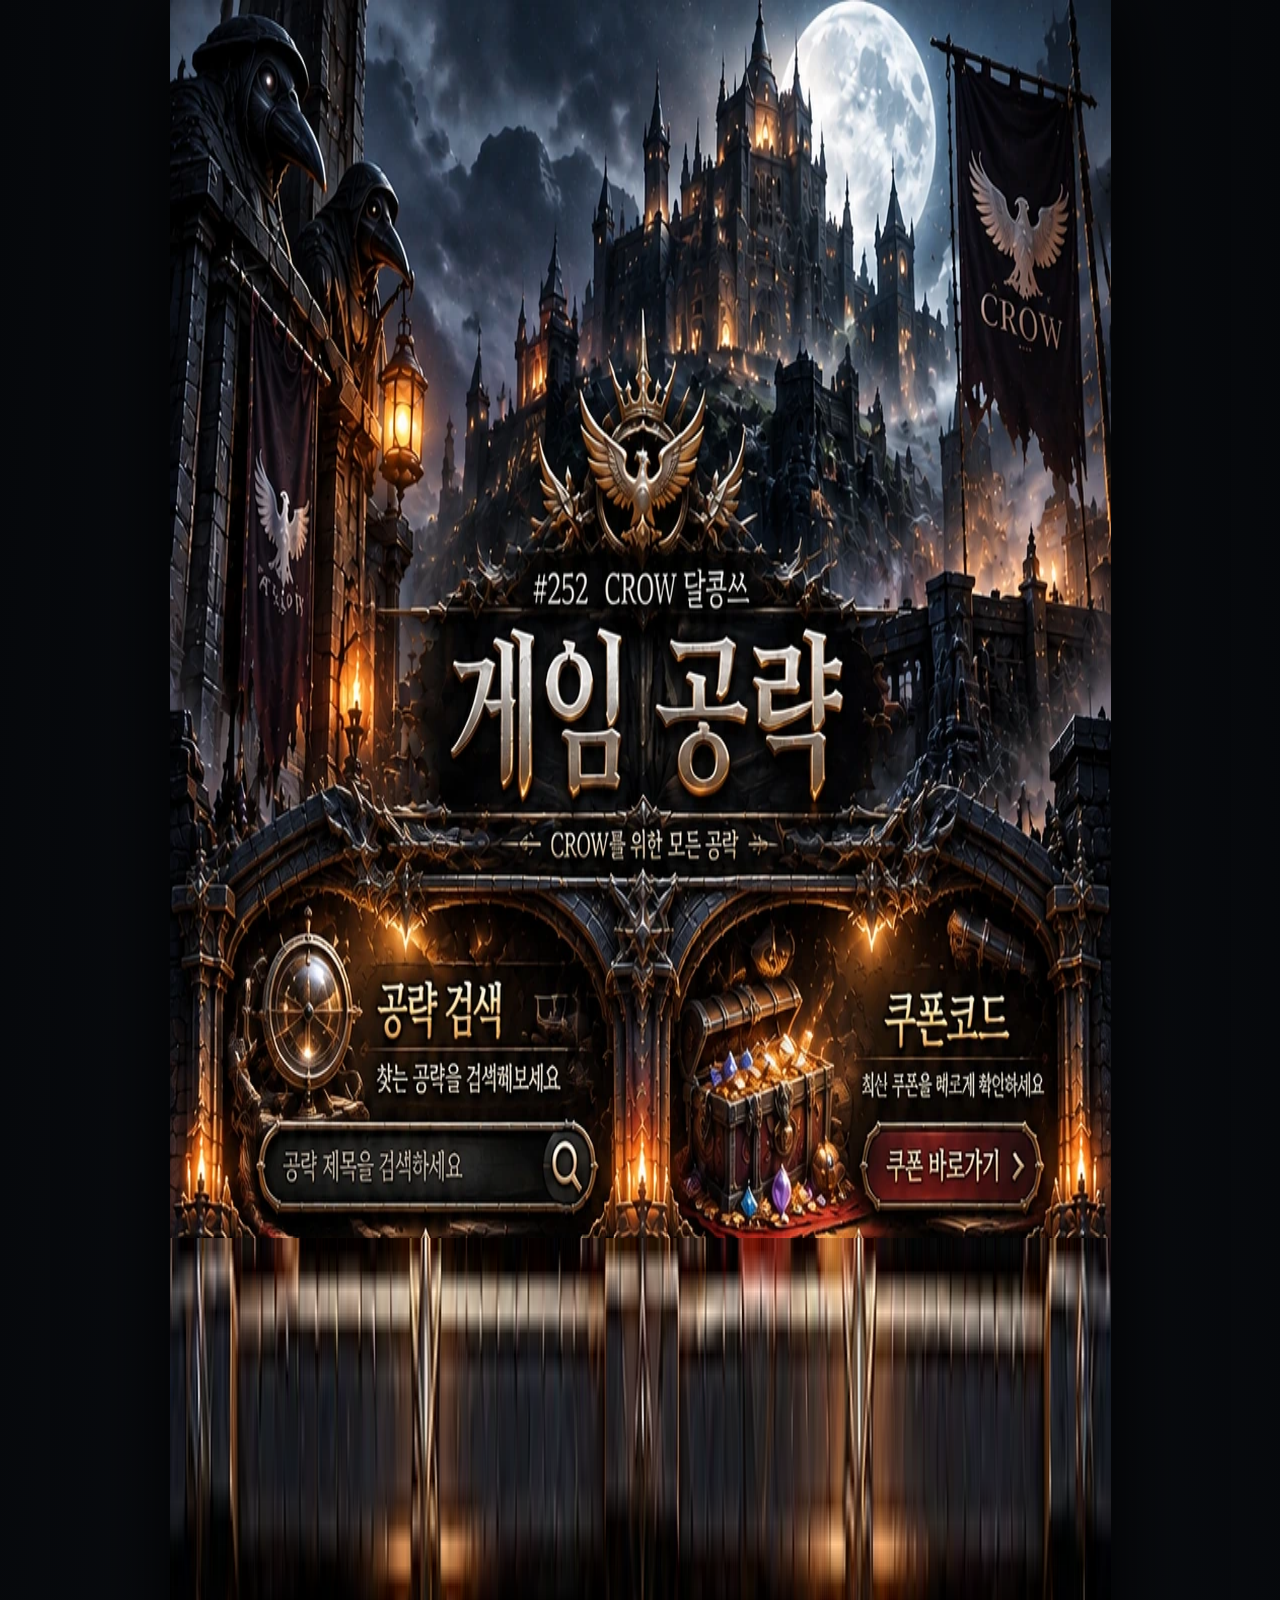
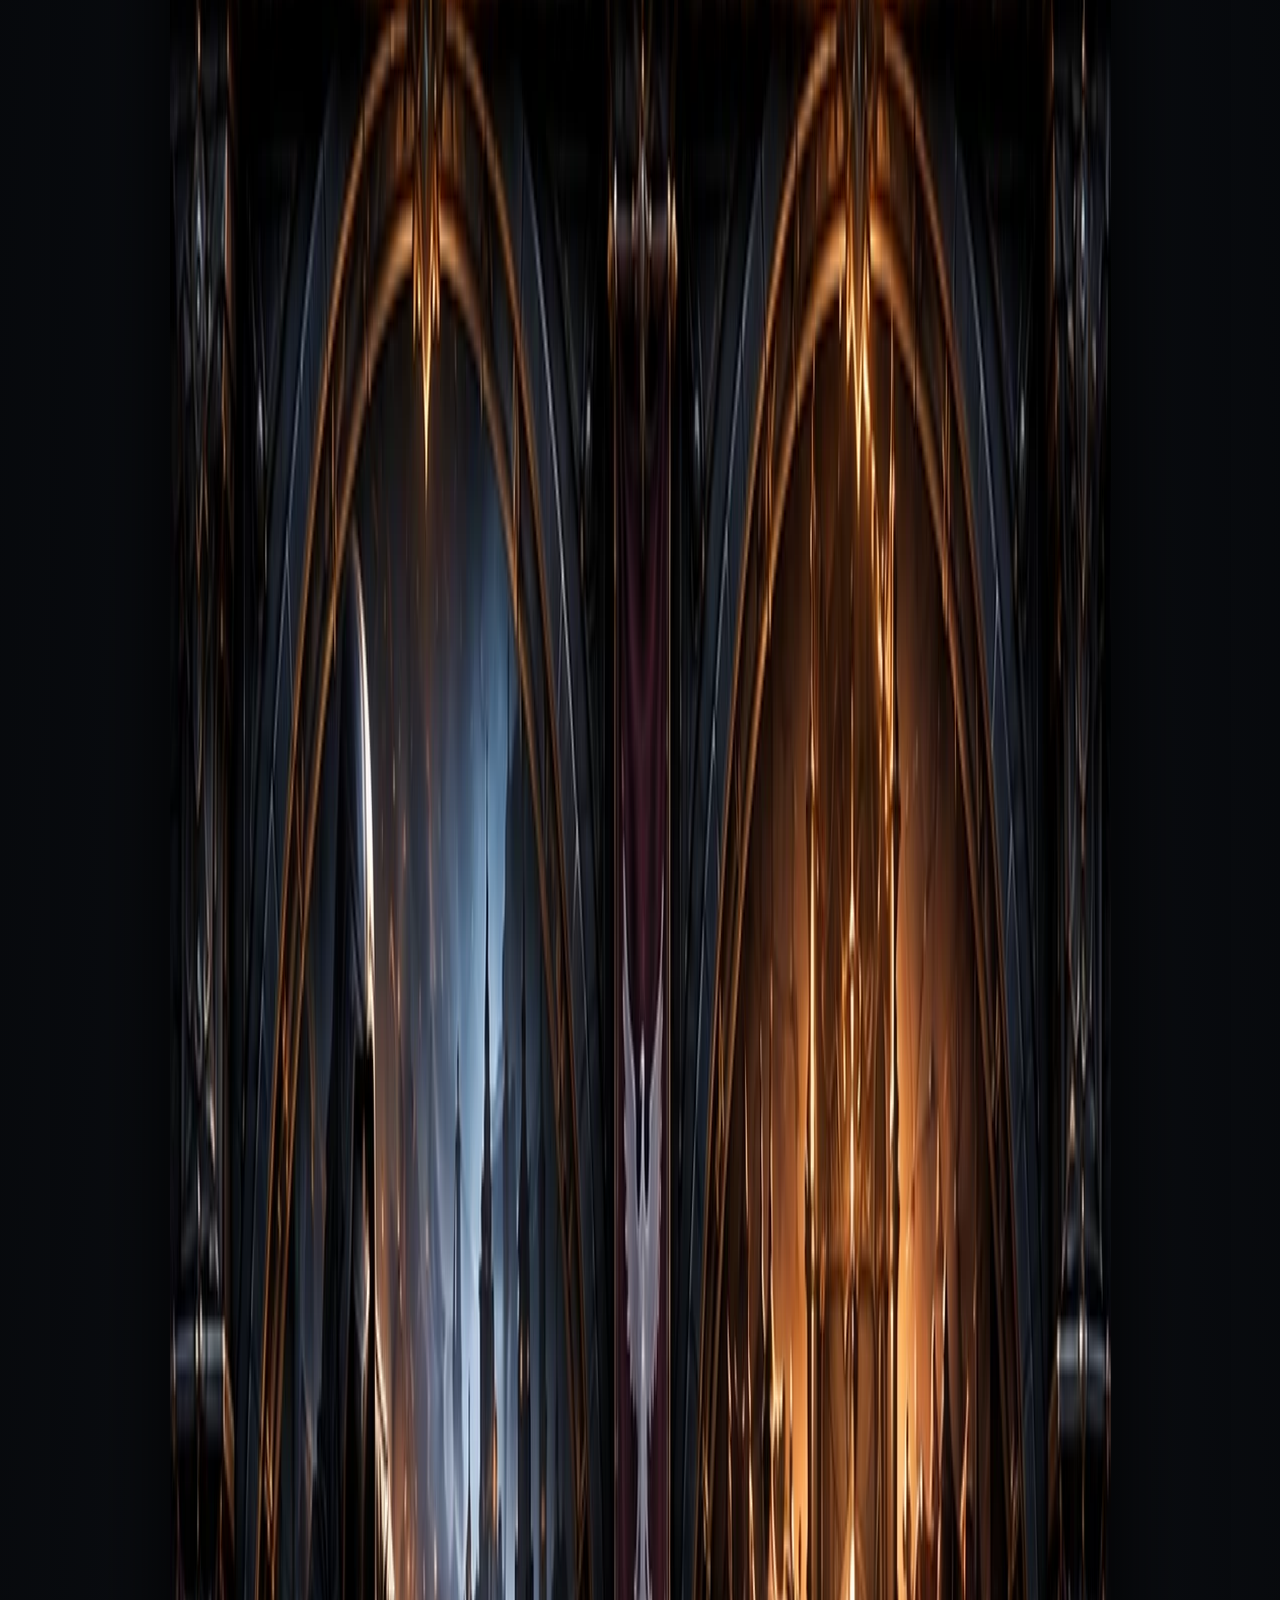
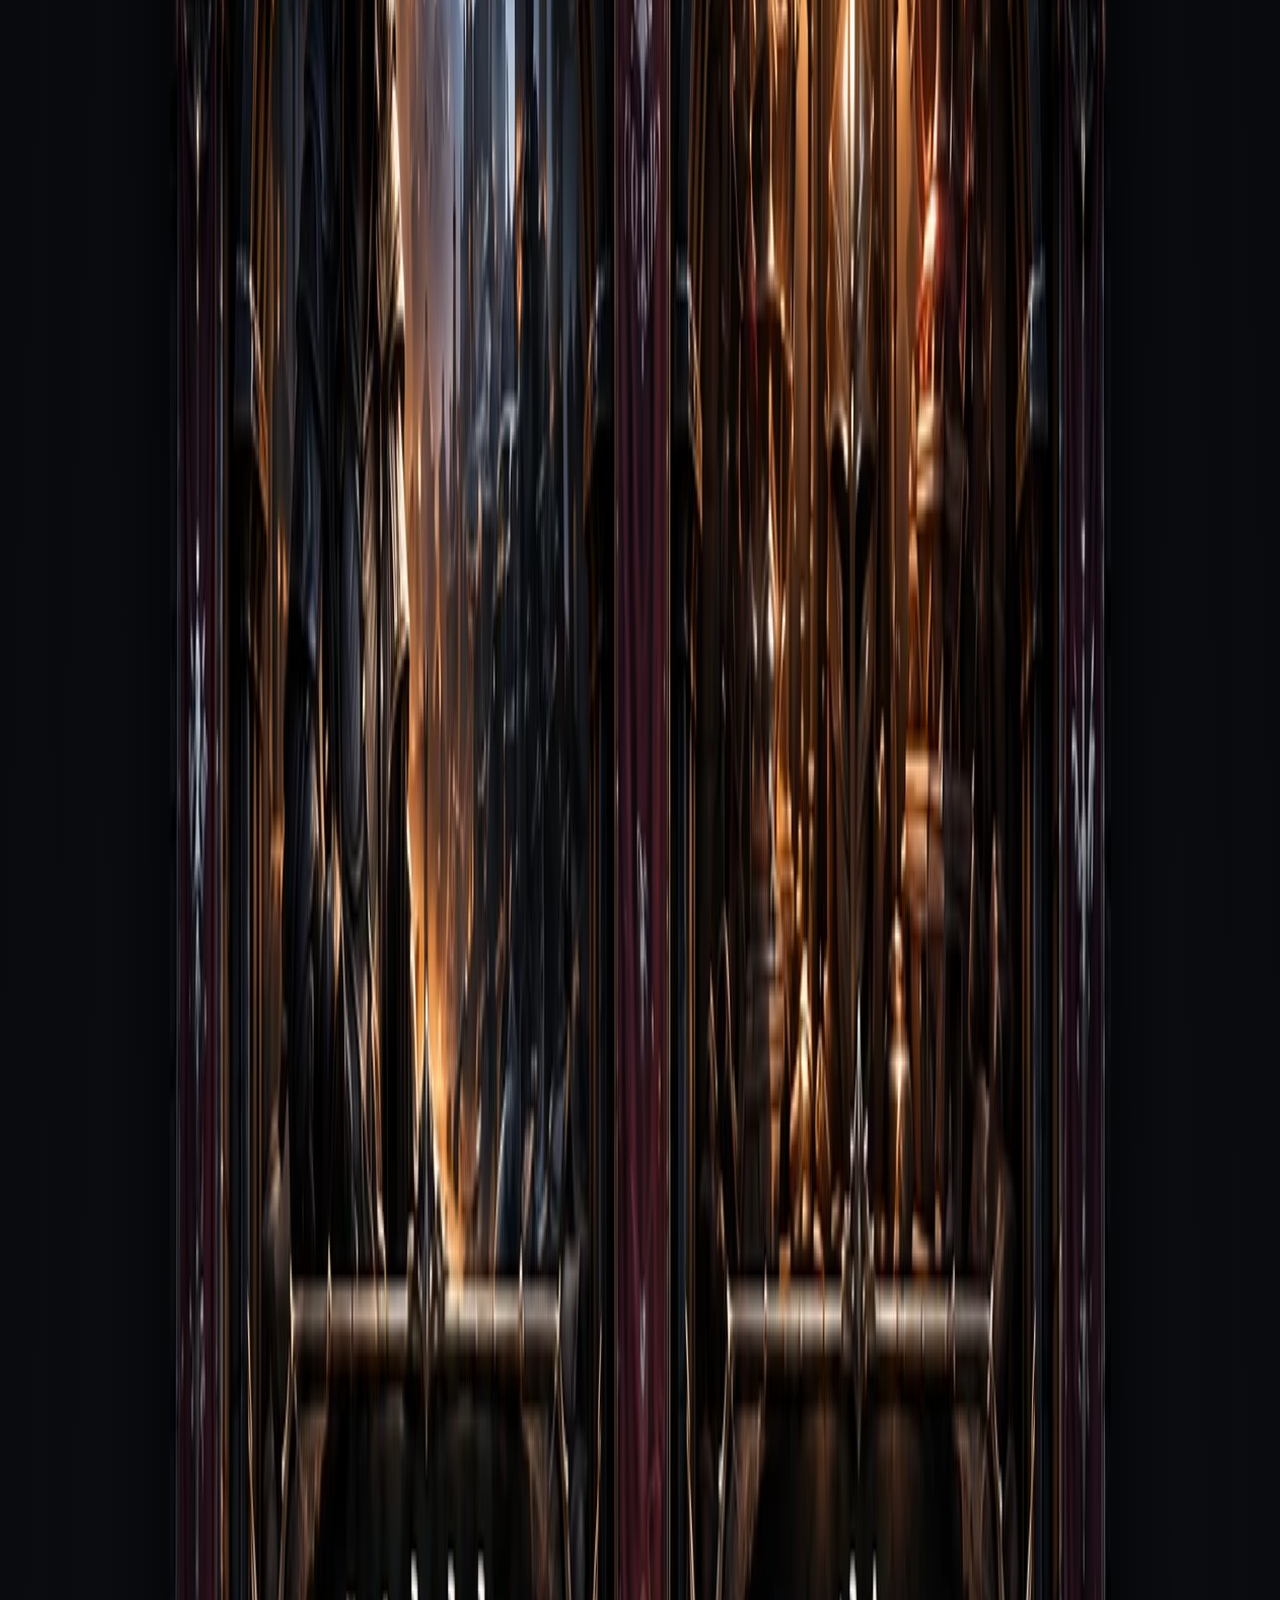
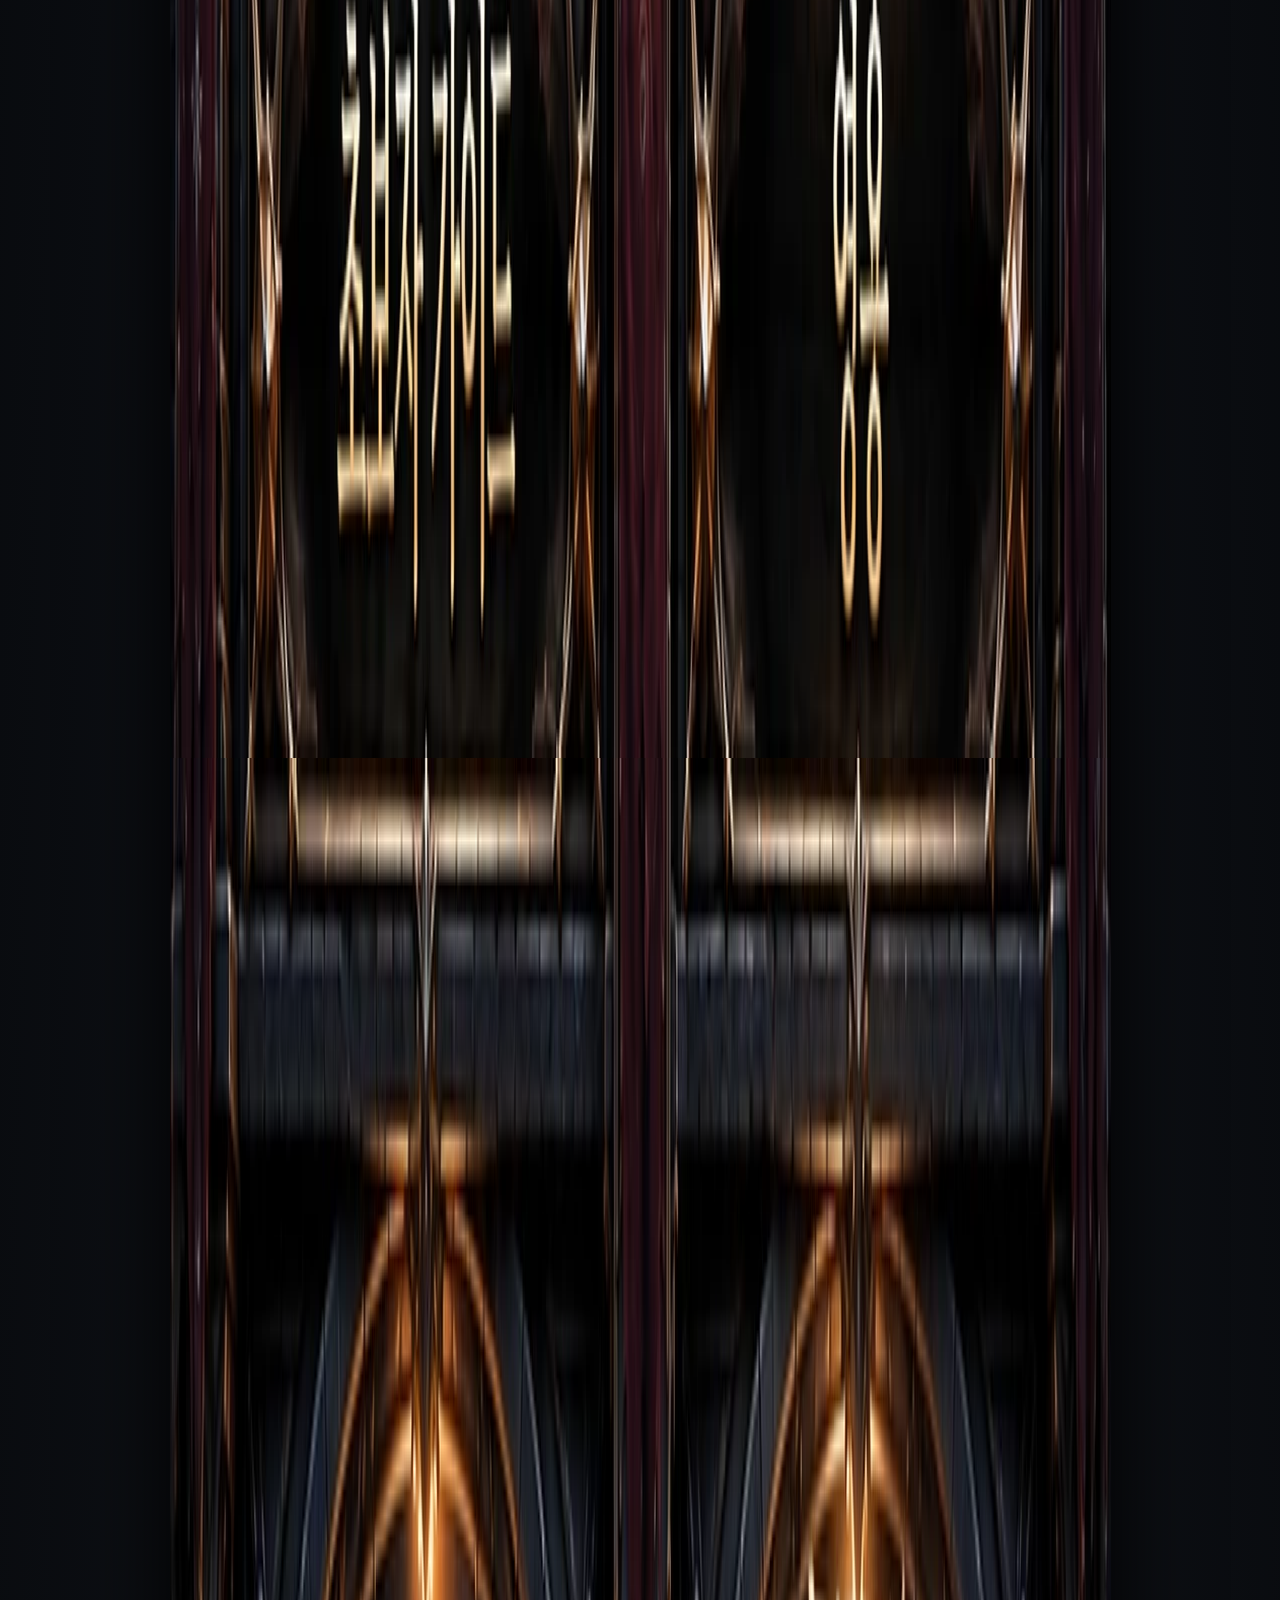
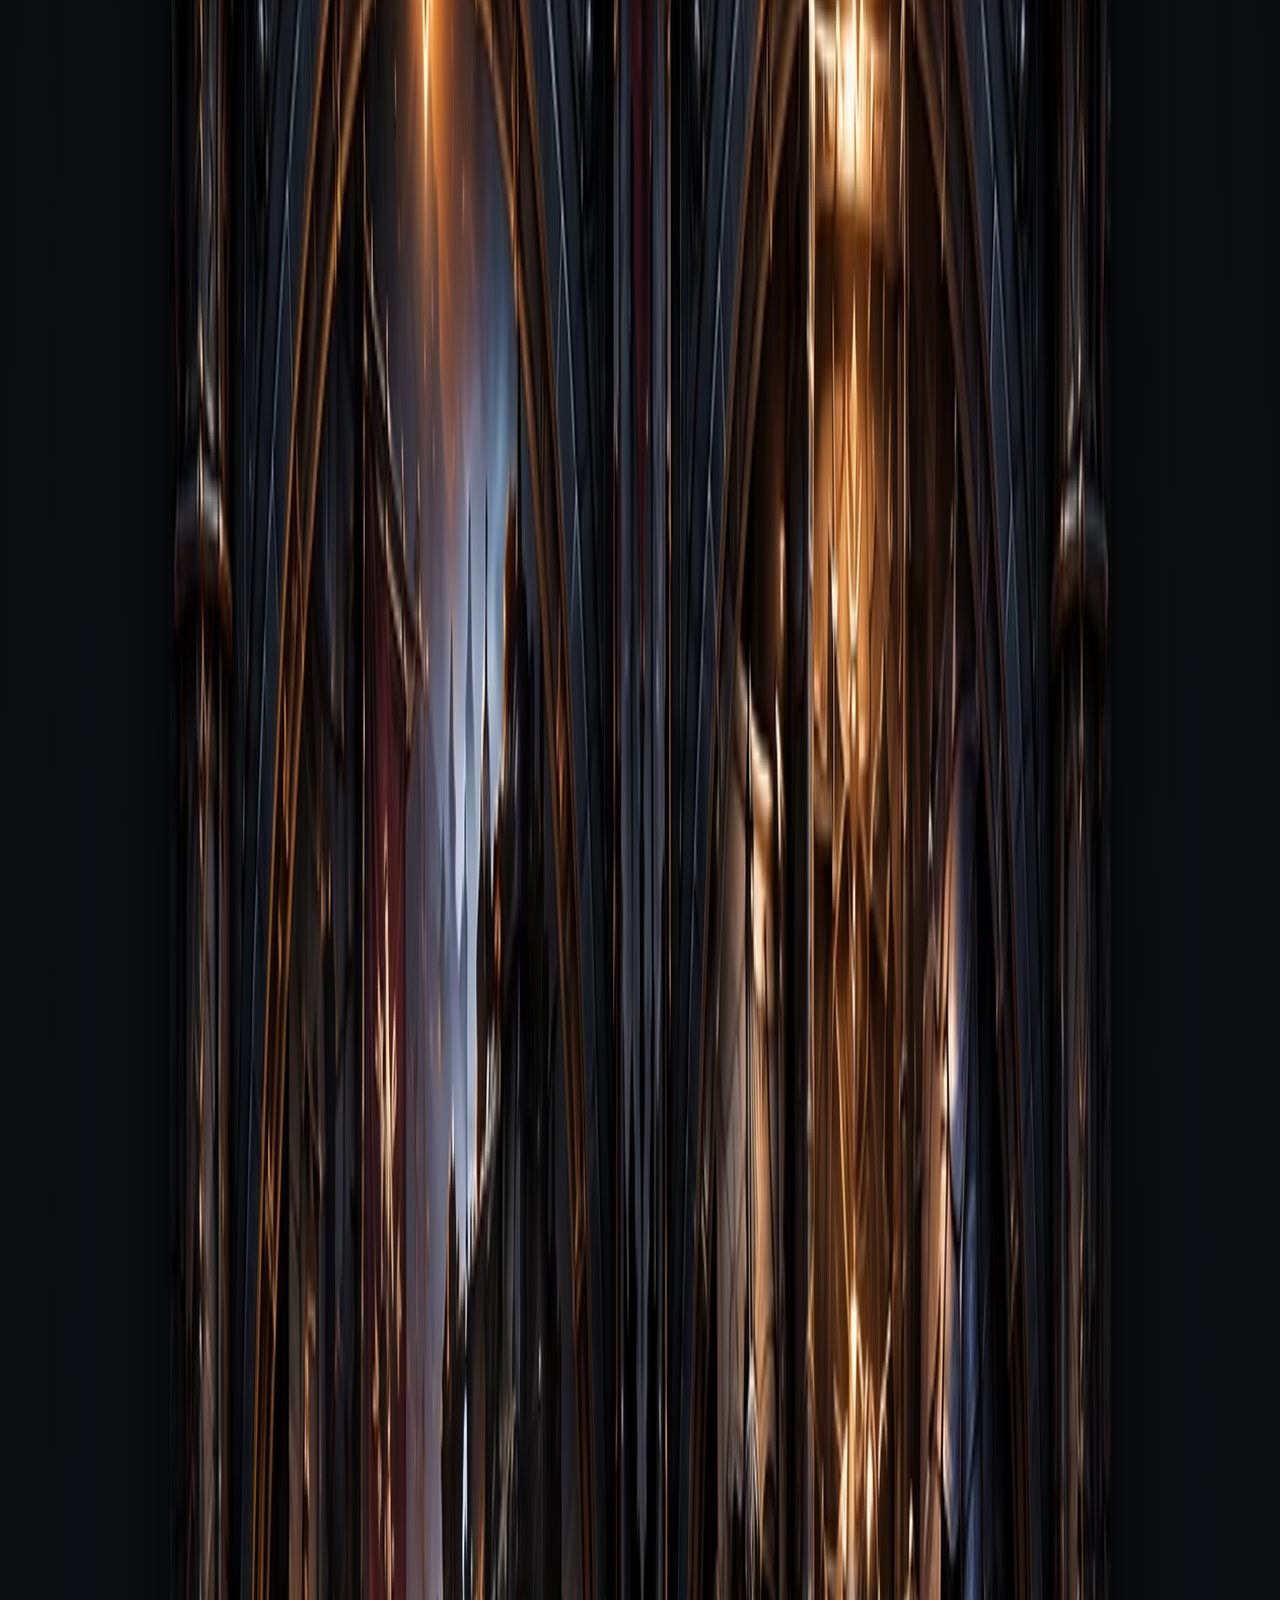
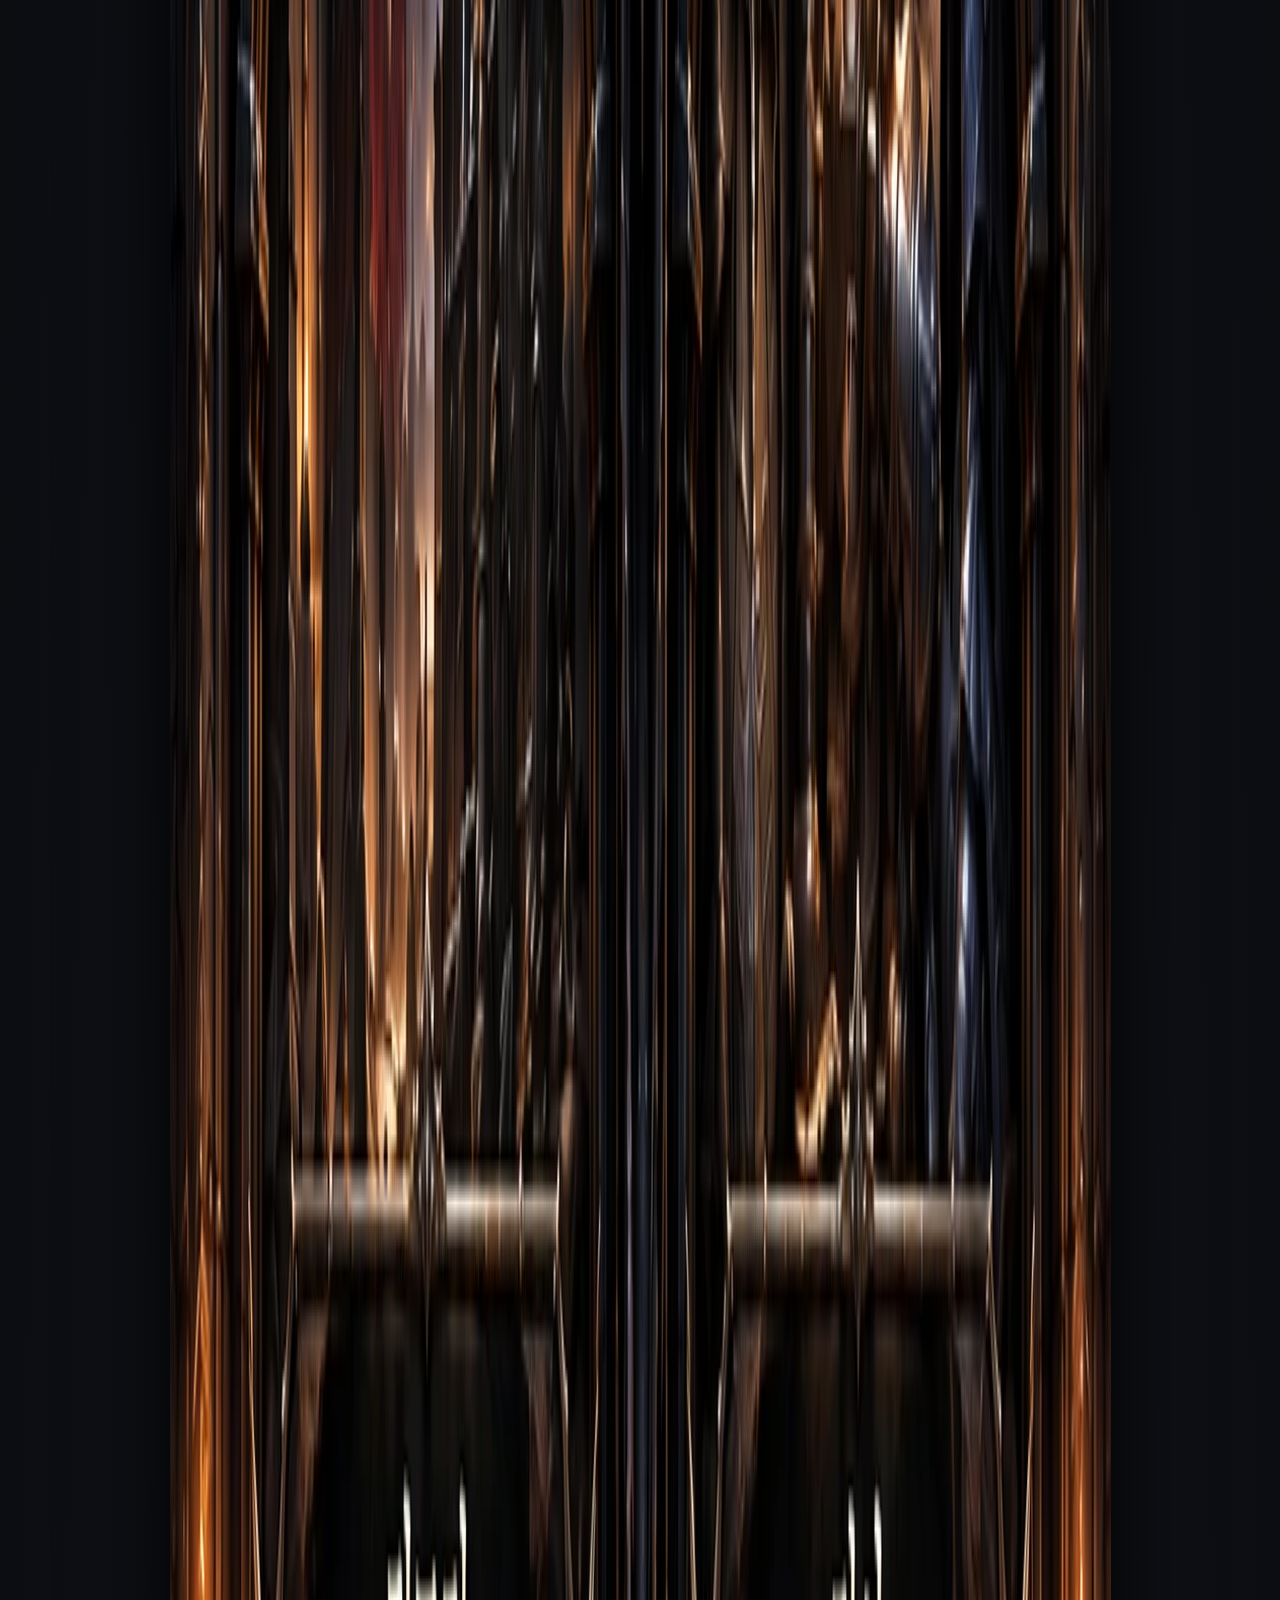
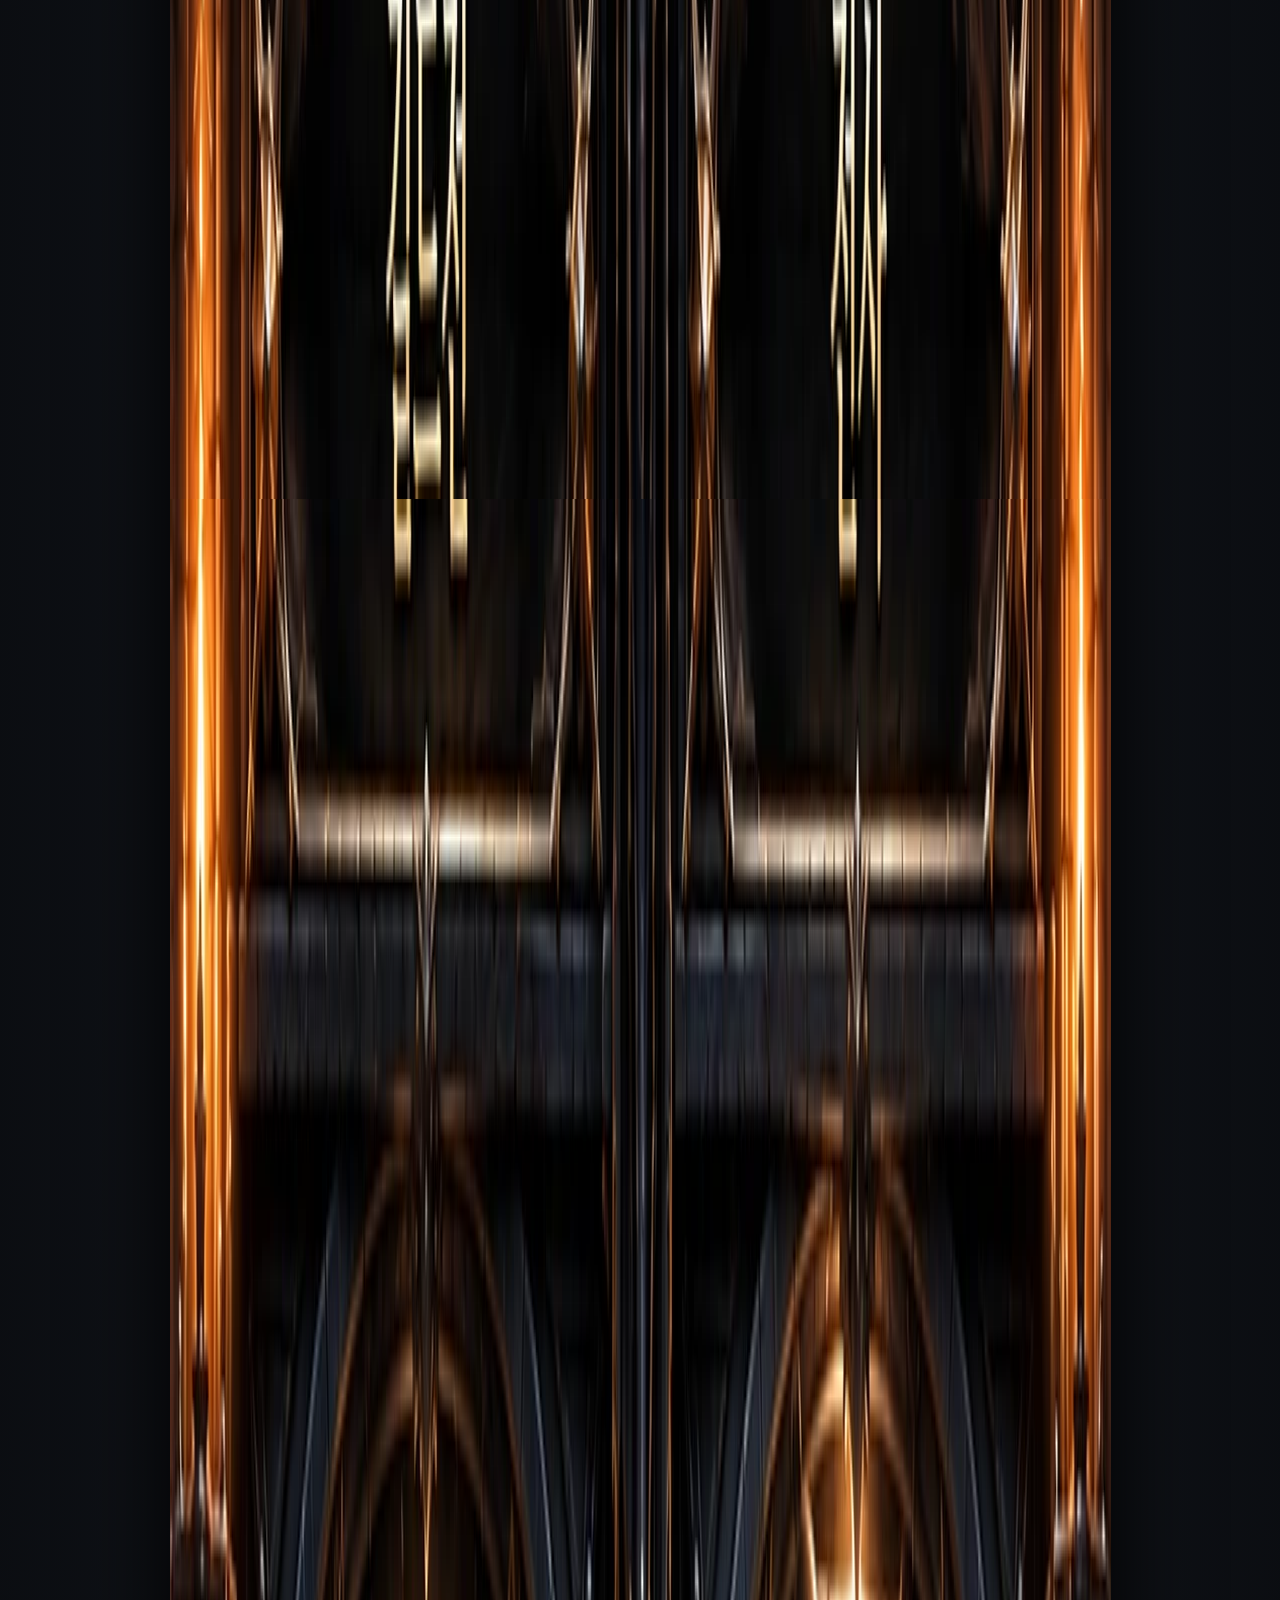
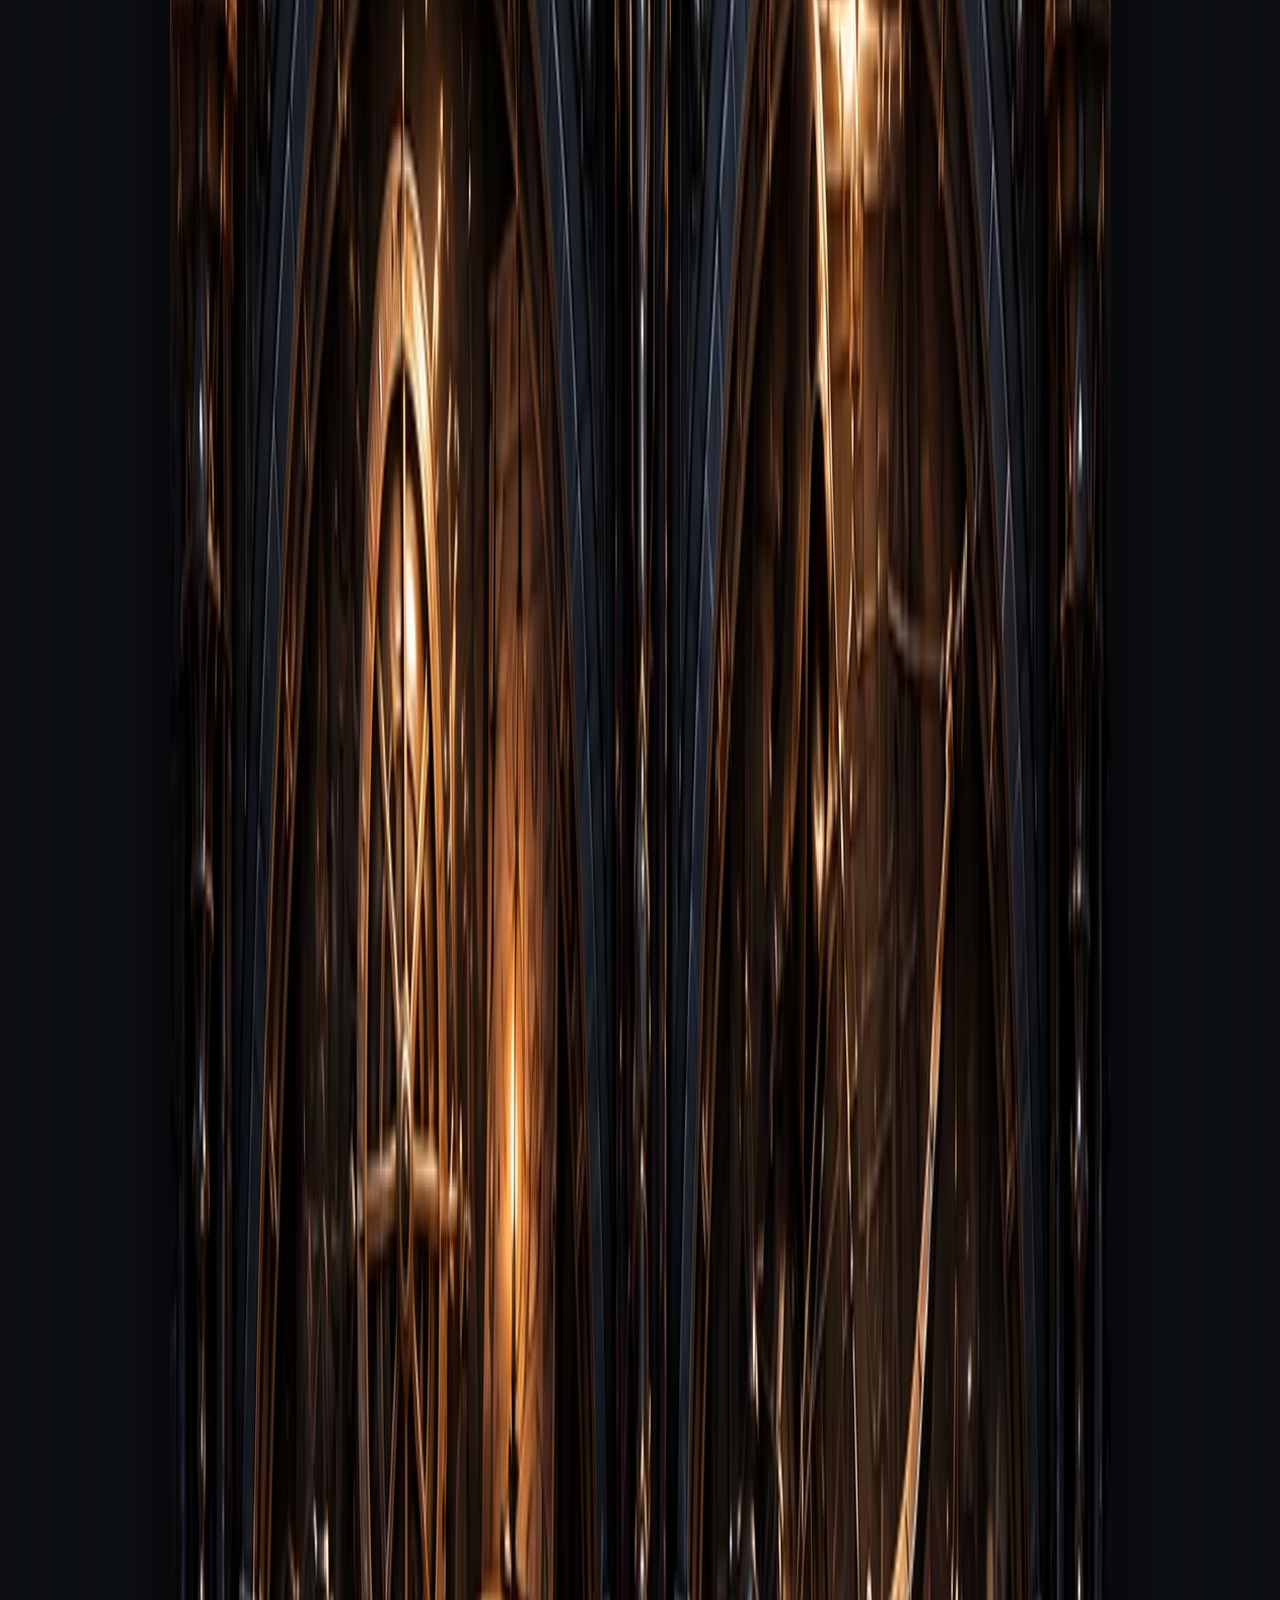
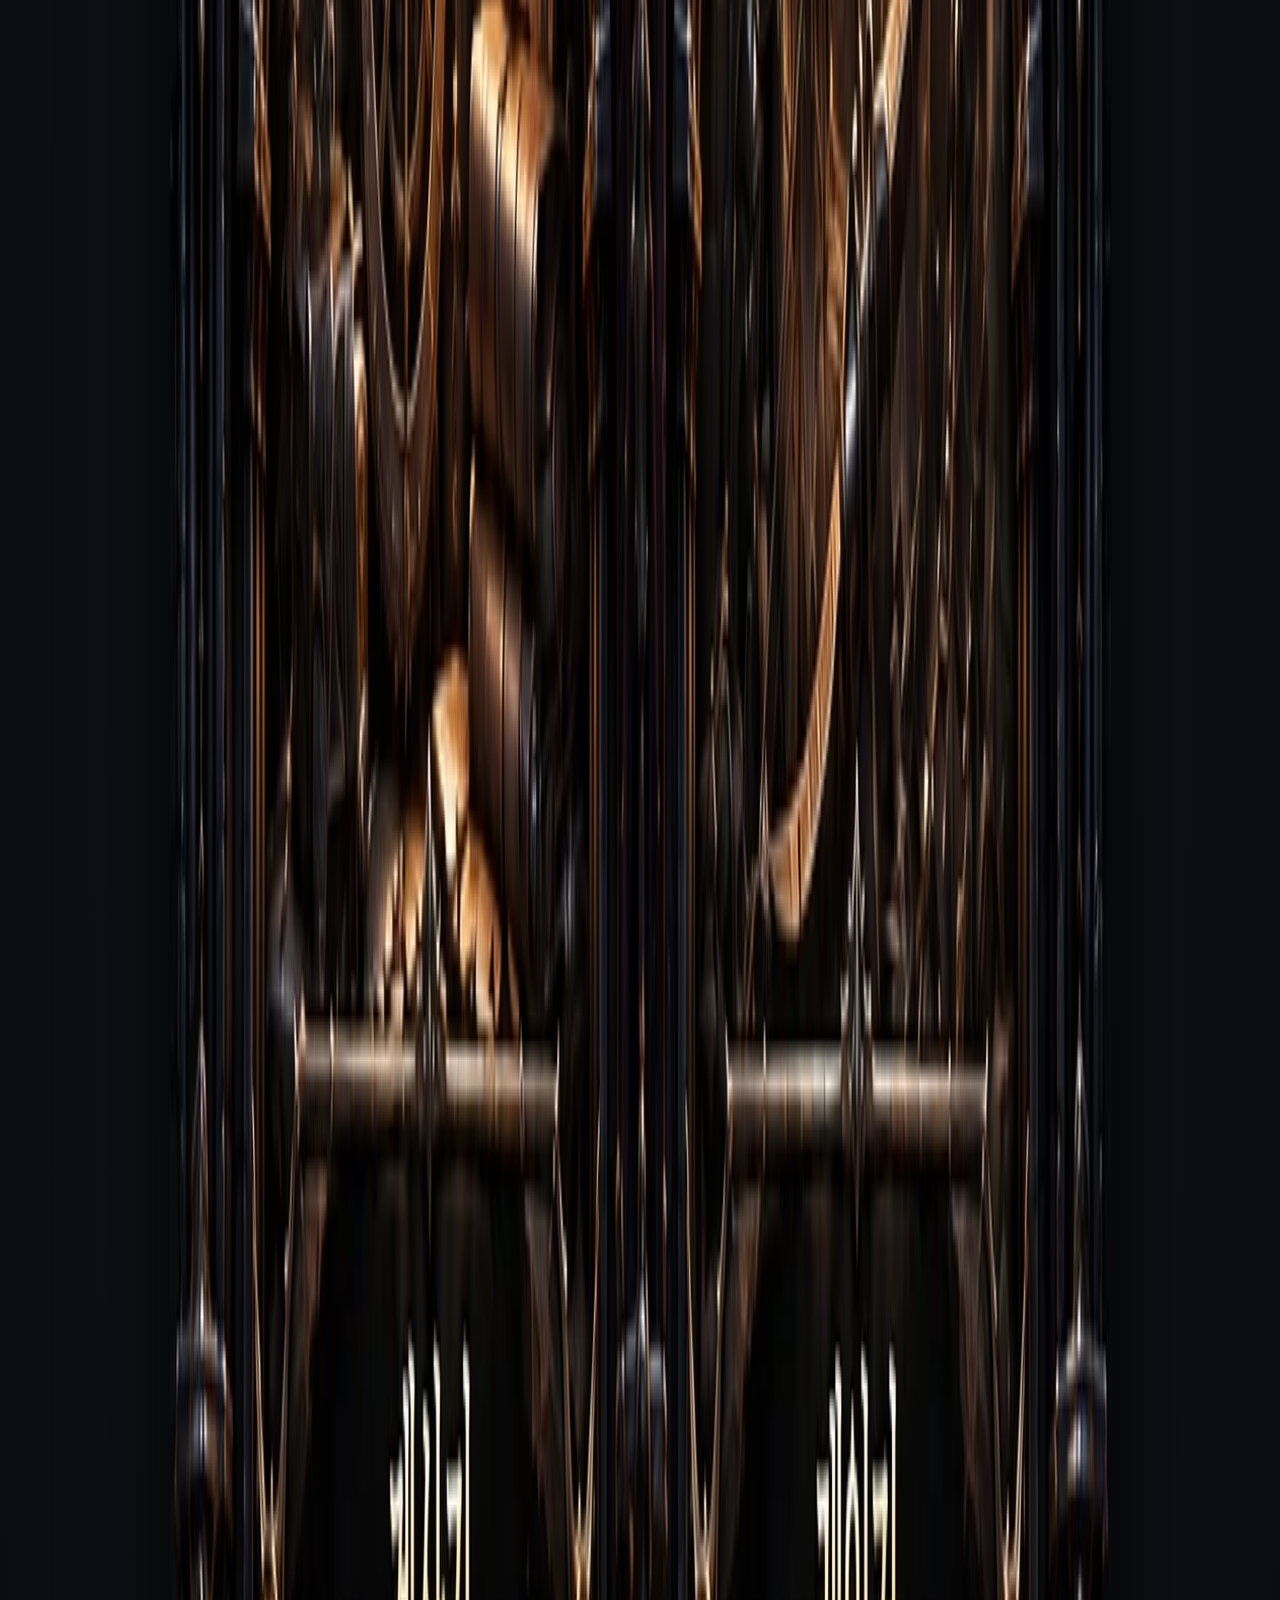
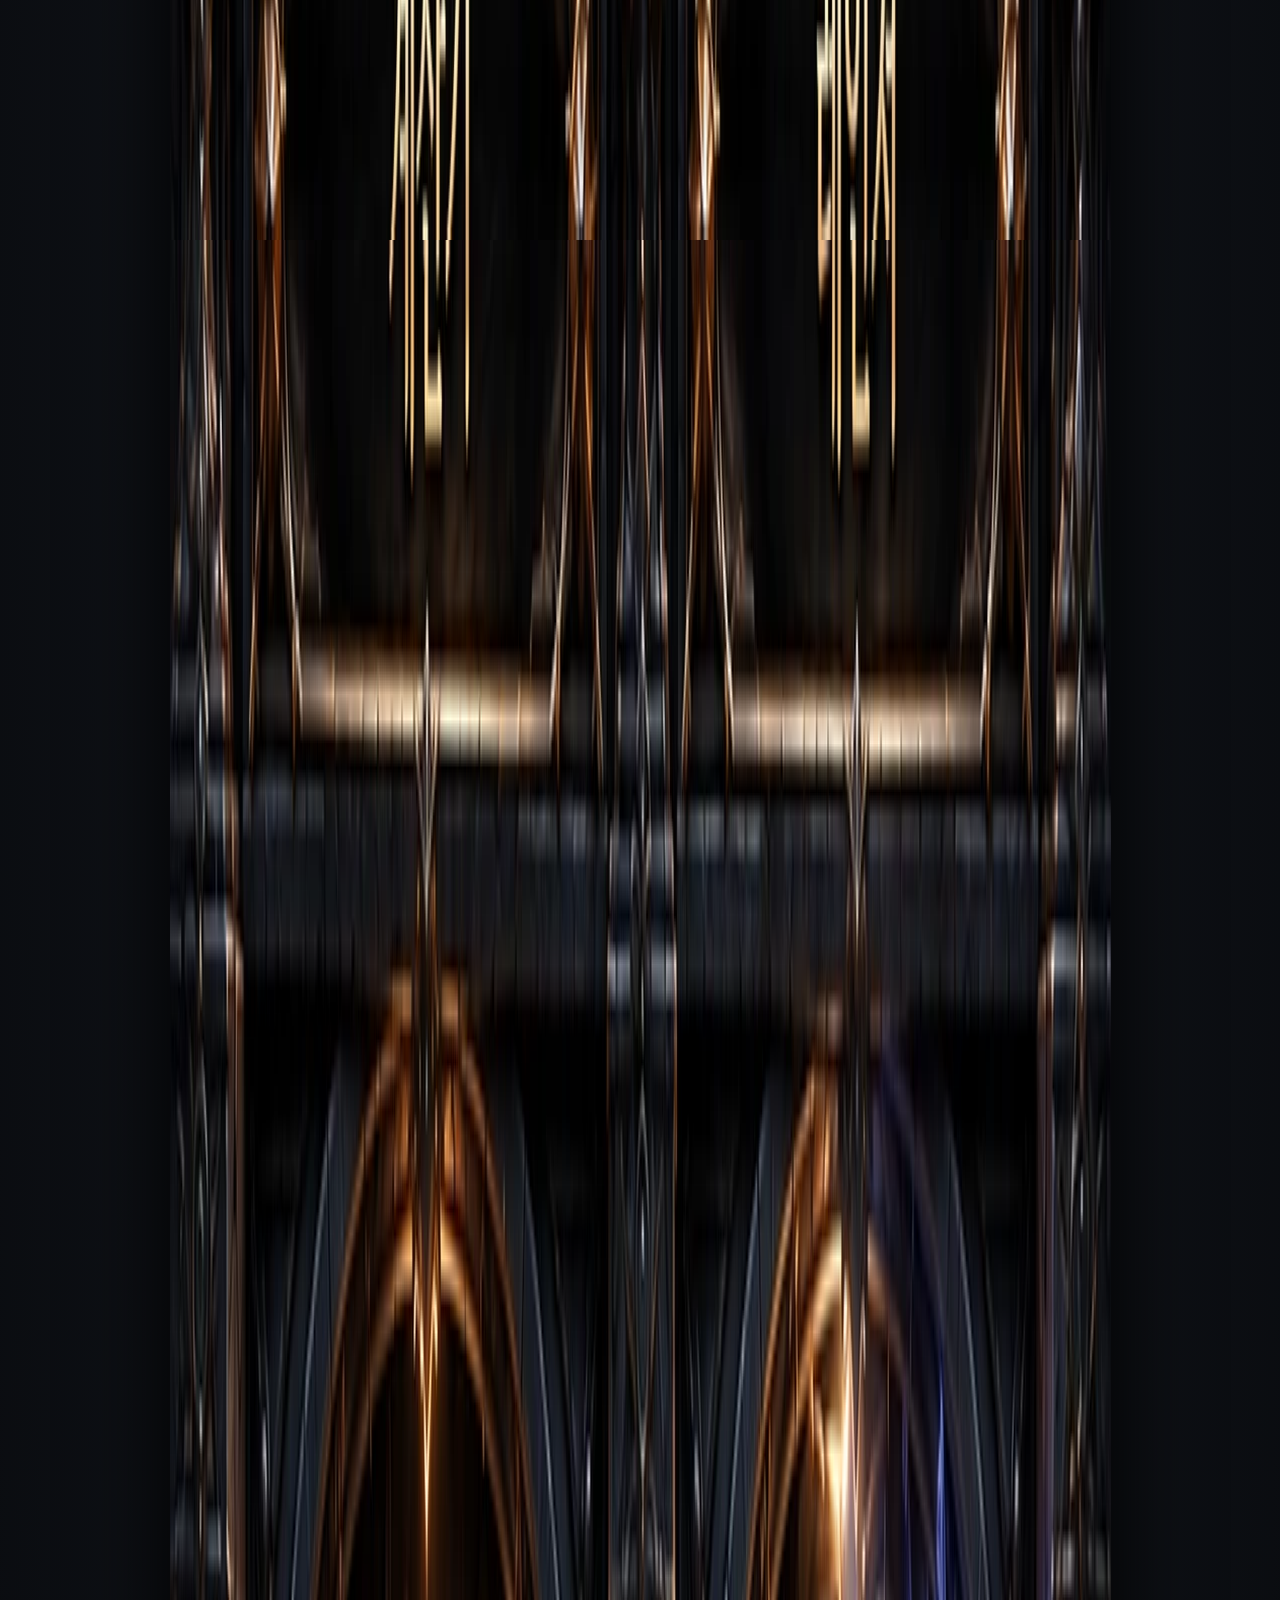
==== commit cc7efa1e: "Add files via upload" ====
--- a/test/index.html
+++ b/test/index.html
@@ -26,7 +26,26 @@
 .brandtop .coupon-ico{font-size:23px;line-height:1.05}
 .brandtop .coupon-label{font-size:14px;line-height:1.2;font-weight:800}
 @media(max-width:380px){.brandtop{gap:8px}.brandtop h1{font-size:28px}.brandtop .coupon-shortcut{min-width:91px;padding:5px 8px}.brandtop .coupon-label{font-size:13px}}
-</style><style id="castle-live-theme">*{box-sizing:border-box}html,body{margin:0;background:#090c13;color:#e9d8b4;font-family:system-ui,-apple-system,"Noto Sans KR",sans-serif}body{background:radial-gradient(ellipse at center,#1a1d24,#05070a)}button{cursor:pointer}.app{padding:0!important;max-width:941px!important;width:100%;margin:0 auto;box-shadow:0 0 80px #000}.scene{position:relative;width:100%;aspect-ratio:var(--ratio);line-height:0}.scene>img{display:block;width:100%;height:100%;object-fit:fill}.grid{display:block!important;margin:0!important}.card{position:absolute;top:0;height:100%;width:50%;min-height:0!important;padding:0!important;margin:0!important;background:transparent!important;border:0!important;box-shadow:none!important;border-radius:0!important;display:block!important}.scene.category>.card{width:50%!important}.card.left{left:0}.card.right{right:0}.card:focus-visible,.coupon-hit:focus-visible{outline:3px solid #e6bb70;outline-offset:-6px}.coupon-hit{position:absolute;left:49%;top:69%;width:49%;height:29%;display:block}.coupon-dot{position:absolute;top:3%;right:5%;height:14px;width:14px;border-radius:50%;background:#f04342;border:2px solid #ffe2ae;box-shadow:0 0 14px #f04342}.search{position:absolute!important;left:9%;top:87.5%;width:36%;height:8%;z-index:2;display:flex!important;padding:0!important;background:transparent!important;border:0!important;box-shadow:none!important;border-radius:0!important;align-items:center}.search input{width:78%;flex:1;min-width:0;background:transparent!important;color:#fff1c9!important;font-size:clamp(12px,2.5vw,22px)!important;border:0!important;padding:0 2% 0 4%;outline:0}.search #searchBtn{width:19%;height:100%;margin:0;padding:0;border:0;background:transparent;color:transparent}.section,.drop{background:linear-gradient(120deg,#11141a,#22232a 50%,#0d1017)!important;border:4px ridge #756043!important;border-radius:0!important;padding:13px 16px!important;margin:0!important;box-shadow:inset 0 0 24px #000,0 4px 18px #000a!important;color:#e7d6b2}.head h2{color:#e6c88d}.item{display:flex;align-items:center;justify-content:space-between;width:100%;text-align:left;text-decoration:none;background:linear-gradient(95deg,#20232b,#141820)!important;color:#f0e1c4!important;border:1px solid #514b43!important;border-radius:4px!important;padding:14px 12px!important;margin:6px 0!important;font-size:14px;min-height:44px}.item em{color:#b99b64}.viewer{background:#090d14!important;color:#f1dfb9!important}.viewerbar{background:linear-gradient(#27242a,#10131a)!important;border-bottom:2px solid #78623f!important;color:#f1dfb9!important}.viewerbar button{background:#332b28!important;color:#e9d4a8!important;border:1px solid #8a7047!important}.viewerbody{padding:12px!important}.viewerbody img{width:100%;height:auto;border-radius:2px!important}.note{background:#1a1b22!important;color:#e5d2aa!important;border:1px solid #756043!important}.hidden{display:none!important}@media(min-width:700px){.search input{font-size:19px!important}}@media(max-width:360px){.item{font-size:12px;padding:11px 9px!important}} </style></head><body><main class="app"><div class="scene hero" style="--ratio:941/715"><img src="./scene0.webp" alt="CROW 게임 공략 성채"/><a class="coupon-hit" id="couponShortcut" href="./coupons.html" aria-label="쿠폰코드"><span id="couponNoticeDot" class="coupon-dot" hidden></span></a><div class="search"><input id="q" aria-label="공략 검색" placeholder=""/><button id="searchBtn" aria-label="검색 실행"></button></div></div><section id="results" class="section hidden"><div class="head"><h2>검색 결과</h2></div><div id="resultitems"></div></section><section id="grid" class="grid"><div class="scene category" style="--ratio:941/205"><img src="./scene1.webp" alt=""/><button class="card left" data-c="beginner" aria-label="beginner 카테고리"></button><button class="card right" data-c="hero" aria-label="hero 카테고리"></button></div><div class="drop hidden" data-row="beginner,hero"></div><div class="scene category" style="--ratio:941/195"><img src="./scene2.webp" alt=""/><button class="card left" data-c="guild" aria-label="guild 카테고리"></button><button class="card right" data-c="warrior" aria-label="warrior 카테고리"></button></div><div class="drop hidden" data-row="guild,warrior"></div><div class="scene category" style="--ratio:941/195"><img src="./scene3.webp" alt=""/><button class="card left" data-c="calculator" aria-label="calculator 카테고리"></button><button class="card right" data-c="ranger" aria-label="ranger 카테고리"></button></div><div class="drop hidden" data-row="calculator,ranger"></div><div class="scene category" style="--ratio:941/190"><img src="./scene4.webp" alt=""/><button class="card left" data-c="etc" aria-label="etc 카테고리"></button><button class="card right" data-c="mage" aria-label="mage 카테고리"></button></div><div class="drop hidden" data-row="etc,mage"></div></section><div class="scene footer" style="--ratio:941/172"><img src="./scene5.webp" alt=""/></div></main><div id="viewer" class="viewer hidden"><div class="viewerbar"><button id="close" aria-label="닫기">‹</button><strong id="vtitle"></strong></div><div class="viewerbody"><div id="vnote"></div><div id="vimages"></div></div></div>
+</style><style id="castle-live-theme">*{box-sizing:border-box}html,body{margin:0;background:#090c13;color:#e9d8b4;font-family:system-ui,-apple-system,"Noto Sans KR",sans-serif}body{background:radial-gradient(ellipse at center,#1a1d24,#05070a)}button{cursor:pointer}.app{padding:0!important;max-width:941px!important;width:100%;margin:0 auto;box-shadow:0 0 80px #000}.scene{position:relative;width:100%;aspect-ratio:var(--ratio);line-height:0}.scene>img{display:block;width:100%;height:100%;object-fit:fill}.grid{display:block!important;margin:0!important}.card{position:absolute;top:0;height:100%;width:50%;min-height:0!important;padding:0!important;margin:0!important;background:transparent!important;border:0!important;box-shadow:none!important;border-radius:0!important;display:block!important}.card.left{left:0}.card.right{right:0}.card:focus-visible,.coupon-hit:focus-visible{outline:3px solid #e6bb70;outline-offset:-6px}.coupon-hit{position:absolute;left:49%;top:69%;width:49%;height:29%;display:block}.coupon-dot{position:absolute;top:3%;right:5%;height:14px;width:14px;border-radius:50%;background:#f04342;border:2px solid #ffe2ae;box-shadow:0 0 14px #f04342}.search{position:absolute!important;left:9%;top:87.5%;width:36%;height:8%;z-index:2;display:flex!important;padding:0!important;background:transparent!important;border:0!important;box-shadow:none!important;border-radius:0!important;align-items:center}.search input{width:78%;flex:1;min-width:0;background:transparent!important;color:#fff1c9!important;font-size:clamp(12px,2.5vw,22px)!important;border:0!important;padding:0 2% 0 4%;outline:0}.search #searchBtn{width:19%;height:100%;margin:0;padding:0;border:0;background:transparent;color:transparent}.section,.drop{background:linear-gradient(120deg,#11141a,#22232a 50%,#0d1017)!important;border:4px ridge #756043!important;border-radius:0!important;padding:13px 16px!important;margin:0!important;box-shadow:inset 0 0 24px #000,0 4px 18px #000a!important;color:#e7d6b2}.head h2{color:#e6c88d}.item{display:flex;align-items:center;justify-content:space-between;width:100%;text-align:left;text-decoration:none;background:linear-gradient(95deg,#20232b,#141820)!important;color:#f0e1c4!important;border:1px solid #514b43!important;border-radius:4px!important;padding:14px 12px!important;margin:6px 0!important;font-size:14px;min-height:44px}.item em{color:#b99b64}.viewer{background:#090d14!important;color:#f1dfb9!important}.viewerbar{background:linear-gradient(#27242a,#10131a)!important;border-bottom:2px solid #78623f!important;color:#f1dfb9!important}.viewerbar button{background:#332b28!important;color:#e9d4a8!important;border:1px solid #8a7047!important}.viewerbody{padding:12px!important}.viewerbody img{width:100%;height:auto;border-radius:2px!important}.note{background:#1a1b22!important;color:#e5d2aa!important;border:1px solid #756043!important}.hidden{display:none!important}@media(min-width:700px){.search input{font-size:19px!important}}@media(max-width:360px){.item{font-size:12px;padding:11px 9px!important}} </style><style id="castle-refinement">
+/* Castle UI refinement: integrated category drawers */
+.coupon-dot{display:none!important}
+.scene.hero .search{left:10.4%!important;top:88.7%!important;width:35.2%!important;height:6.6%!important;z-index:8!important}
+.scene.hero .search input{font-size:clamp(10px,2.0vw,16px)!important;letter-spacing:-.03em!important;padding-left:3%!important;color:#ffe6b3!important;text-shadow:0 1px 2px #000!important}
+.scene.hero .search input::placeholder{color:transparent!important}
+.scene.hero .search #searchBtn{width:21%!important;flex:0 0 21%!important}
+.scene.category{overflow:visible}
+.drop,.section{position:relative!important;margin:0!important;padding:19px clamp(13px,4vw,35px) 25px!important;background:radial-gradient(ellipse at 50% 0%,#2d2928 0%,#171b20 49%,#0b0e12 100%)!important;border:0!important;border-left:clamp(7px,2.6vw,24px) solid #25282c!important;border-right:clamp(7px,2.6vw,24px) solid #25282c!important;border-top:5px solid #55402d!important;border-bottom:5px solid #4a3628!important;box-shadow:inset 0 16px 20px -12px #b78440a3,inset 0 -16px 25px -10px #000,0 9px 14px #0009!important}
+.drop::before,.section::before{content:'';position:absolute;inset:0;pointer-events:none;opacity:.45;background:repeating-linear-gradient(0deg,transparent 0 31px,#ffffff07 32px,transparent 33px 66px),linear-gradient(90deg,#0009,transparent 12%,transparent 88%,#0009)}
+.drop::after{content:'';position:absolute;top:0;left:3%;right:3%;height:2px;background:linear-gradient(90deg,transparent,#cfa56a,transparent);pointer-events:none}
+.drop .item,.section .item{position:relative;z-index:1;min-height:53px!important;margin:0!important;padding:14px 28px 14px 16px!important;border:0!important;border-bottom:1px solid #765c3e80!important;border-radius:0!important;background:linear-gradient(90deg,#171c22e6,#27272a9c 50%,#14181de8)!important;color:#f5e4c4!important;box-shadow:inset 0 1px #ffffff0c!important;font-size:clamp(13px,3.7vw,17px)!important;line-height:1.45;letter-spacing:-.025em}
+.drop .item:first-child,.section .item:first-child{border-top:1px solid #765c3e80!important}
+.drop .item:active,.section .item:active{background:linear-gradient(90deg,#3d3024,#24282d)!important}
+.drop .item em,.section .item em{font-size:22px;color:#d4ad72}
+.section .head{position:relative;z-index:1;margin-bottom:12px}
+.section .head h2{font-size:19px;color:#f0d29b}
+.empty{position:relative;z-index:1;background:transparent;color:#d0bea3}
+@media(min-width:700px){.scene.hero .search input{font-size:17px!important}}
+</style></head><body><main class="app"><div class="scene hero" style="--ratio:715/941"><img src="./scene0.webp" alt="CROW 게임 공략 성채"/><a class="coupon-hit" id="couponShortcut" href="./coupons.html" aria-label="쿠폰코드"><span id="couponNoticeDot" class="coupon-dot" hidden></span></a><div class="search"><input id="q" aria-label="공략 검색" placeholder=""/><button id="searchBtn" aria-label="검색 실행"></button></div></div><section id="results" class="section hidden"><div class="head"><h2>검색 결과</h2></div><div id="resultitems"></div></section><section id="grid" class="grid"><div class="scene category" style="--ratio:205/941"><img src="./scene1.webp" alt=""/><button class="card left" data-c="beginner" aria-label="초보자 가이드 카테고리"></button><button class="card right" data-c="hero" aria-label="영웅 카테고리"></button></div><div class="drop hidden" data-row="beginner,hero"></div><div class="scene category" style="--ratio:195/941"><img src="./scene2.webp" alt=""/><button class="card left" data-c="guild" aria-label="길드전 카테고리"></button><button class="card right" data-c="warrior" aria-label="전사 카테고리"></button></div><div class="drop hidden" data-row="guild,warrior"></div><div class="scene category" style="--ratio:195/941"><img src="./scene3.webp" alt=""/><button class="card left" data-c="calculator" aria-label="계산기 카테고리"></button><button class="card right" data-c="ranger" aria-label="레인저 카테고리"></button></div><div class="drop hidden" data-row="calculator,ranger"></div><div class="scene category" style="--ratio:190/941"><img src="./scene4.webp" alt=""/><button class="card left" data-c="etc" aria-label="기타 공략 카테고리"></button><button class="card right" data-c="mage" aria-label="마법사 카테고리"></button></div><div class="drop hidden" data-row="etc,mage"></div></section><div class="scene footer" style="--ratio:172/941"><img src="./scene5.webp" alt=""/></div></main><div id="viewer" class="viewer hidden"><div class="viewerbar"><button id="close" aria-label="닫기">‹</button><strong id="vtitle"></strong></div><div class="viewerbody"><div id="vnote"></div><div id="vimages"></div></div></div>
 <script>
 const cats={"beginner":["🌱","초보자 가이드"],"hero":["👑","영웅"],"guild":["⚔️","길드전"],"warrior":["🛡️","전사"],"calculator":["🧮","계산기"],"ranger":["🏹","레인저"],"etc":["📖","기타 공략"],"mage":["🔮","마법사"]};
 const B="https://riamanet.github.io/last-asylum-guide/";
@@ -43,7 +62,7 @@
 const results=document.querySelector('#results'),resultitems=document.querySelector('#resultitems');
 const isKakaoTalk=/KAKAOTALK/i.test(navigator.userAgent);if(isKakaoTalk&&(!history.state||!history.state.laRoot)){history.replaceState({laRoot:true,view:'root'},'',location.href);history.pushState({laRoot:true,view:'home'},'',location.href)}
 function row(g){if(g.url)return `<a class="item" href="${g.url}" target="_blank">${g.title}<em>›</em></a>`;return `<button class="item" onclick="openGuide(${guides.indexOf(g)})">${g.title}<em>›</em></button>`}
-function showCat(c){let target=null;document.querySelectorAll('.drop').forEach(d=>{if(d.dataset.row.split(',').includes(c))target=d});if(!target)return;const same=target.dataset.open===c&&!target.classList.contains('hidden');document.querySelectorAll('.drop').forEach(d=>{d.classList.add('hidden');d.dataset.open=''});if(!same){target.innerHTML=guides.filter(g=>g.category===c).map(row).join('');target.dataset.open=c;target.classList.remove('hidden')}}
+function showCat(c){let target=null;document.querySelectorAll('.drop').forEach(d=>{if(d.dataset.row.split(',').includes(c))target=d});if(!target)return;const same=target.dataset.open===c&&!target.classList.contains('hidden');document.querySelectorAll('.drop').forEach(d=>{d.classList.add('hidden');d.dataset.open=''});if(!same){target.innerHTML=guides.filter(g=>g.category===c).map(row).join('');target.dataset.open=c;target.classList.remove('hidden');requestAnimationFrame(()=>target.scrollIntoView({behavior:'smooth',block:'nearest'}))}}
 document.querySelectorAll('.card').forEach(x=>x.onclick=()=>showCat(x.dataset.c));
 function renderGuide(i){const g=guides[i];document.querySelector('#vtitle').textContent=g.title;document.querySelector('#vimages').innerHTML=(g.images||[g.image]).map(src=>'<img src="'+src+'?v='+Date.now()+'" alt="'+g.title+'">').join('');const n=document.querySelector('#vnote');n.innerHTML=g.title==='프레이야 구매방법'?'<div class="note"><b>VIP 1, 3, 4, 7 구매</b><span>최저가 216,500원 / 조각 340개로 4성</span></div>':'';document.querySelector('#viewer').classList.remove('hidden');document.body.style.overflow='hidden'}
 function hideGuide(){document.querySelector('#viewer').classList.add('hidden');document.body.style.overflow='';document.querySelector('#vimages').innerHTML=''}
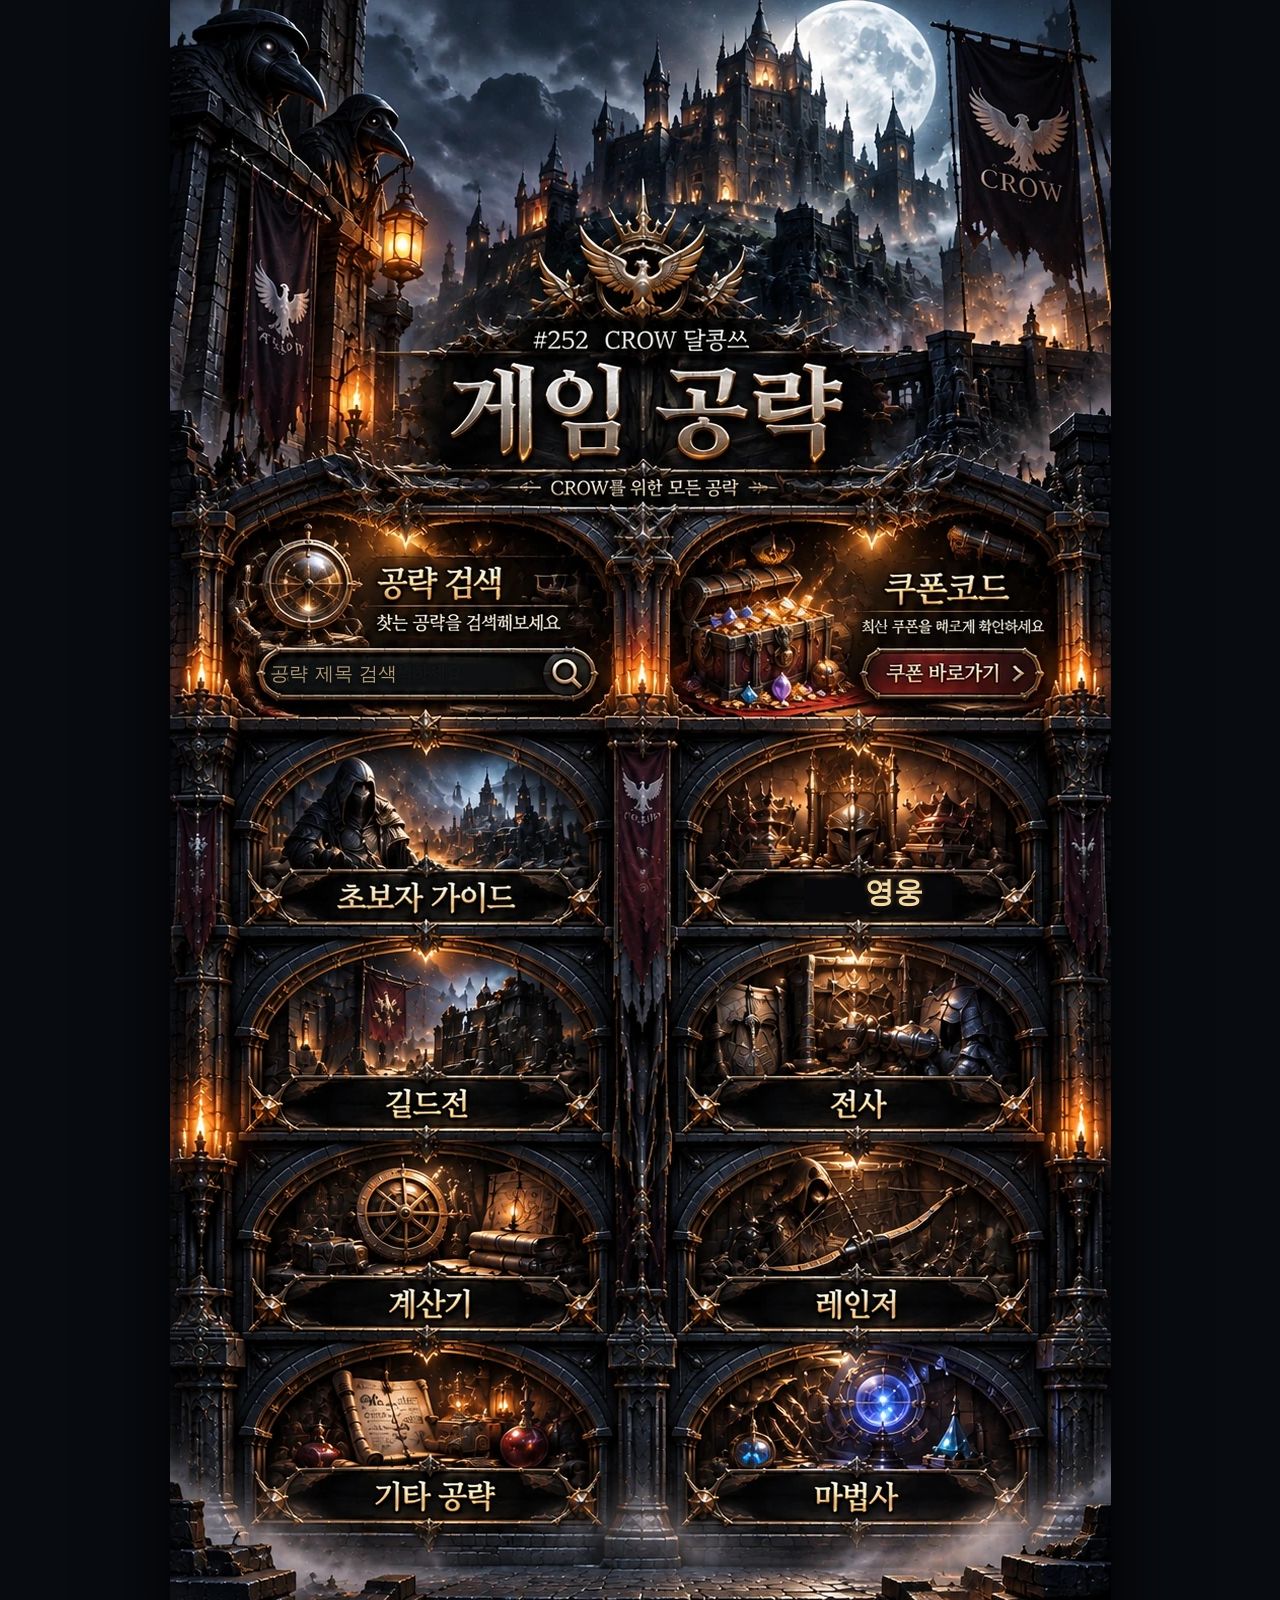
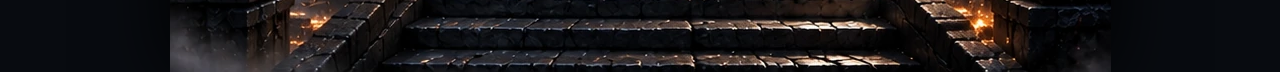
==== commit a43e40c4: "Add files via upload" ====
--- a/test/index.html
+++ b/test/index.html
@@ -1,53 +1,4 @@
-<!doctype html><html lang="ko"><head><meta charset="utf-8"><meta name="viewport" content="width=device-width,initial-scale=1,viewport-fit=cover"><title>#252 CROW | 달콩쓰의 게임 공략</title>
-<style>
-*{box-sizing:border-box}body{margin:0;background:#f4f5f7;color:#20232a;font-family:system-ui,-apple-system,"Noto Sans KR",sans-serif}.app{max-width:560px;margin:auto;padding:24px 16px 50px}
-.brand{padding:10px 4px 18px}.brand small{font-weight:800;letter-spacing:.15em;color:#8a9099}.brand h1{margin:4px 0 0;font-size:30px;letter-spacing:-1.2px}
-.search{position:sticky;top:8px;z-index:5;display:flex;align-items:center;background:white;border:1px solid #e4e7eb;border-radius:18px;padding:0 15px;height:56px;box-shadow:0 8px 24px #20242b0d}.search input{border:0;outline:0;min-width:0;flex:1;font-size:16px;background:transparent}.search #searchBtn{border:0;background:#252a31;color:white;font-weight:800;border-radius:11px;padding:10px 14px;margin-left:8px}.search span{font-size:20px;margin-right:10px}
-.grid{display:grid;grid-template-columns:1fr 1fr;gap:11px;margin-top:16px;align-items:start}.grid .card{width:100%}.drop{grid-column:1/-1;background:white;border:1px solid #e5e7eb;border-radius:16px;padding:7px;box-shadow:0 7px 22px #20242b0a}.drop .item{margin-top:5px;padding:12px 11px;font-size:13px}.drop .item:first-child{margin-top:0}.card{border:1px solid #e5e7eb;background:white;border-radius:20px;min-height:112px;display:flex;flex-direction:column;justify-content:center;align-items:center;gap:9px;box-shadow:0 7px 22px #20242b0a}.card .ico{font-size:33px}.card b{font-size:15px}
-.section{margin-top:16px;background:white;border:1px solid #e5e7eb;border-radius:20px;padding:15px}.head{display:flex;align-items:center;gap:10px;margin-bottom:10px}.head h2{margin:0;font-size:21px}.item{width:100%;border:0;text-align:left;background:#f6f7f9;border-radius:14px;padding:15px;margin-top:8px;font-weight:750;font-size:15px;display:flex;justify-content:space-between;align-items:center;color:#20232a;text-decoration:none}.item em{font-style:normal;color:#a0a5ad;font-size:20px}.empty{text-align:center;color:#888;padding:22px}
-.viewer{position:fixed;inset:0;background:#f4f5f7;z-index:20;overflow:auto}.viewerbar{position:sticky;top:0;z-index:2;background:#ffffffed;backdrop-filter:blur(12px);display:flex;align-items:center;gap:10px;padding:12px 14px;border-bottom:1px solid #e5e7eb}.viewerbar button{border:0;background:#eef0f3;border-radius:11px;width:40px;height:40px;font-size:25px}.viewerbar strong{font-size:16px}.viewerbody{max-width:760px;margin:auto;padding:14px}.viewerbody img{display:block;width:100%;height:auto;border-radius:12px;background:white;margin-bottom:12px}.note{background:white;border:1px solid #e3e6ea;border-radius:15px;padding:15px 16px;margin-bottom:12px;line-height:1.65}.note b{display:block;font-size:16px}.note span{font-size:15px}.hidden{display:none!important}
-
-/* 쿠폰코드 바로가기 */
-.brandtop{display:flex;justify-content:space-between;align-items:center;gap:12px}
-.coupon-shortcut{display:inline-flex;flex:none;align-items:center;justify-content:center;gap:7px;padding:11px 12px;min-height:45px;border:1px solid #e3e6eb;border-radius:14px;background:#fff;color:#20232a;text-decoration:none;font-size:13px;font-weight:800;white-space:nowrap;box-shadow:0 7px 22px #20242b0a}
-.coupon-ico{position:relative;display:inline-flex;font-size:22px;line-height:1.1}
-.coupon-dot{position:absolute;top:-4px;right:-5px;width:11px;height:11px;border-radius:50%;background:#ee3949;border:2px solid #fff;box-shadow:0 0 0 1px #ee3949}
-.coupon-dot[hidden]{display:none!important}
-.coupon-shortcut:has(.coupon-dot:not([hidden])){border-color:#ee8792;box-shadow:0 4px 15px #ee39491a}
-.coupon-shortcut:focus-visible{outline:3px solid #a7cdeb;outline-offset:2px}
-@media(max-width:380px){.brandtop{gap:7px}.brand h1{font-size:27px}.coupon-shortcut{padding:10px 9px;gap:5px;font-size:12px}}
-
-/* 헤더 2줄 타이포그래피와 세로형 쿠폰 버튼 */
-.brandtop{align-items:stretch;gap:12px}
-.brandtop>div{display:flex;flex-direction:column;justify-content:center;gap:2px;min-width:0}
-.brandtop small{display:block;font-size:12px;letter-spacing:.035em;line-height:1.25;white-space:nowrap}
-.brandtop h1{margin:0;font-size:30px;line-height:1.14;letter-spacing:-1px;white-space:nowrap}
-.brandtop .coupon-shortcut{align-self:stretch;min-width:100px;min-height:0;flex-direction:column;gap:3px;padding:5px 12px;border-radius:14px}
-.brandtop .coupon-ico{font-size:23px;line-height:1.05}
-.brandtop .coupon-label{font-size:14px;line-height:1.2;font-weight:800}
-@media(max-width:380px){.brandtop{gap:8px}.brandtop h1{font-size:28px}.brandtop .coupon-shortcut{min-width:91px;padding:5px 8px}.brandtop .coupon-label{font-size:13px}}
-</style><style id="castle-live-theme">*{box-sizing:border-box}html,body{margin:0;background:#090c13;color:#e9d8b4;font-family:system-ui,-apple-system,"Noto Sans KR",sans-serif}body{background:radial-gradient(ellipse at center,#1a1d24,#05070a)}button{cursor:pointer}.app{padding:0!important;max-width:941px!important;width:100%;margin:0 auto;box-shadow:0 0 80px #000}.scene{position:relative;width:100%;aspect-ratio:var(--ratio);line-height:0}.scene>img{display:block;width:100%;height:100%;object-fit:fill}.grid{display:block!important;margin:0!important}.card{position:absolute;top:0;height:100%;width:50%;min-height:0!important;padding:0!important;margin:0!important;background:transparent!important;border:0!important;box-shadow:none!important;border-radius:0!important;display:block!important}.card.left{left:0}.card.right{right:0}.card:focus-visible,.coupon-hit:focus-visible{outline:3px solid #e6bb70;outline-offset:-6px}.coupon-hit{position:absolute;left:49%;top:69%;width:49%;height:29%;display:block}.coupon-dot{position:absolute;top:3%;right:5%;height:14px;width:14px;border-radius:50%;background:#f04342;border:2px solid #ffe2ae;box-shadow:0 0 14px #f04342}.search{position:absolute!important;left:9%;top:87.5%;width:36%;height:8%;z-index:2;display:flex!important;padding:0!important;background:transparent!important;border:0!important;box-shadow:none!important;border-radius:0!important;align-items:center}.search input{width:78%;flex:1;min-width:0;background:transparent!important;color:#fff1c9!important;font-size:clamp(12px,2.5vw,22px)!important;border:0!important;padding:0 2% 0 4%;outline:0}.search #searchBtn{width:19%;height:100%;margin:0;padding:0;border:0;background:transparent;color:transparent}.section,.drop{background:linear-gradient(120deg,#11141a,#22232a 50%,#0d1017)!important;border:4px ridge #756043!important;border-radius:0!important;padding:13px 16px!important;margin:0!important;box-shadow:inset 0 0 24px #000,0 4px 18px #000a!important;color:#e7d6b2}.head h2{color:#e6c88d}.item{display:flex;align-items:center;justify-content:space-between;width:100%;text-align:left;text-decoration:none;background:linear-gradient(95deg,#20232b,#141820)!important;color:#f0e1c4!important;border:1px solid #514b43!important;border-radius:4px!important;padding:14px 12px!important;margin:6px 0!important;font-size:14px;min-height:44px}.item em{color:#b99b64}.viewer{background:#090d14!important;color:#f1dfb9!important}.viewerbar{background:linear-gradient(#27242a,#10131a)!important;border-bottom:2px solid #78623f!important;color:#f1dfb9!important}.viewerbar button{background:#332b28!important;color:#e9d4a8!important;border:1px solid #8a7047!important}.viewerbody{padding:12px!important}.viewerbody img{width:100%;height:auto;border-radius:2px!important}.note{background:#1a1b22!important;color:#e5d2aa!important;border:1px solid #756043!important}.hidden{display:none!important}@media(min-width:700px){.search input{font-size:19px!important}}@media(max-width:360px){.item{font-size:12px;padding:11px 9px!important}} </style><style id="castle-refinement">
-/* Castle UI refinement: integrated category drawers */
-.coupon-dot{display:none!important}
-.scene.hero .search{left:10.4%!important;top:88.7%!important;width:35.2%!important;height:6.6%!important;z-index:8!important}
-.scene.hero .search input{font-size:clamp(10px,2.0vw,16px)!important;letter-spacing:-.03em!important;padding-left:3%!important;color:#ffe6b3!important;text-shadow:0 1px 2px #000!important}
-.scene.hero .search input::placeholder{color:transparent!important}
-.scene.hero .search #searchBtn{width:21%!important;flex:0 0 21%!important}
-.scene.category{overflow:visible}
-.drop,.section{position:relative!important;margin:0!important;padding:19px clamp(13px,4vw,35px) 25px!important;background:radial-gradient(ellipse at 50% 0%,#2d2928 0%,#171b20 49%,#0b0e12 100%)!important;border:0!important;border-left:clamp(7px,2.6vw,24px) solid #25282c!important;border-right:clamp(7px,2.6vw,24px) solid #25282c!important;border-top:5px solid #55402d!important;border-bottom:5px solid #4a3628!important;box-shadow:inset 0 16px 20px -12px #b78440a3,inset 0 -16px 25px -10px #000,0 9px 14px #0009!important}
-.drop::before,.section::before{content:'';position:absolute;inset:0;pointer-events:none;opacity:.45;background:repeating-linear-gradient(0deg,transparent 0 31px,#ffffff07 32px,transparent 33px 66px),linear-gradient(90deg,#0009,transparent 12%,transparent 88%,#0009)}
-.drop::after{content:'';position:absolute;top:0;left:3%;right:3%;height:2px;background:linear-gradient(90deg,transparent,#cfa56a,transparent);pointer-events:none}
-.drop .item,.section .item{position:relative;z-index:1;min-height:53px!important;margin:0!important;padding:14px 28px 14px 16px!important;border:0!important;border-bottom:1px solid #765c3e80!important;border-radius:0!important;background:linear-gradient(90deg,#171c22e6,#27272a9c 50%,#14181de8)!important;color:#f5e4c4!important;box-shadow:inset 0 1px #ffffff0c!important;font-size:clamp(13px,3.7vw,17px)!important;line-height:1.45;letter-spacing:-.025em}
-.drop .item:first-child,.section .item:first-child{border-top:1px solid #765c3e80!important}
-.drop .item:active,.section .item:active{background:linear-gradient(90deg,#3d3024,#24282d)!important}
-.drop .item em,.section .item em{font-size:22px;color:#d4ad72}
-.section .head{position:relative;z-index:1;margin-bottom:12px}
-.section .head h2{font-size:19px;color:#f0d29b}
-.empty{position:relative;z-index:1;background:transparent;color:#d0bea3}
-@media(min-width:700px){.scene.hero .search input{font-size:17px!important}}
-</style></head><body><main class="app"><div class="scene hero" style="--ratio:715/941"><img src="./scene0.webp" alt="CROW 게임 공략 성채"/><a class="coupon-hit" id="couponShortcut" href="./coupons.html" aria-label="쿠폰코드"><span id="couponNoticeDot" class="coupon-dot" hidden></span></a><div class="search"><input id="q" aria-label="공략 검색" placeholder=""/><button id="searchBtn" aria-label="검색 실행"></button></div></div><section id="results" class="section hidden"><div class="head"><h2>검색 결과</h2></div><div id="resultitems"></div></section><section id="grid" class="grid"><div class="scene category" style="--ratio:205/941"><img src="./scene1.webp" alt=""/><button class="card left" data-c="beginner" aria-label="초보자 가이드 카테고리"></button><button class="card right" data-c="hero" aria-label="영웅 카테고리"></button></div><div class="drop hidden" data-row="beginner,hero"></div><div class="scene category" style="--ratio:195/941"><img src="./scene2.webp" alt=""/><button class="card left" data-c="guild" aria-label="길드전 카테고리"></button><button class="card right" data-c="warrior" aria-label="전사 카테고리"></button></div><div class="drop hidden" data-row="guild,warrior"></div><div class="scene category" style="--ratio:195/941"><img src="./scene3.webp" alt=""/><button class="card left" data-c="calculator" aria-label="계산기 카테고리"></button><button class="card right" data-c="ranger" aria-label="레인저 카테고리"></button></div><div class="drop hidden" data-row="calculator,ranger"></div><div class="scene category" style="--ratio:190/941"><img src="./scene4.webp" alt=""/><button class="card left" data-c="etc" aria-label="기타 공략 카테고리"></button><button class="card right" data-c="mage" aria-label="마법사 카테고리"></button></div><div class="drop hidden" data-row="etc,mage"></div></section><div class="scene footer" style="--ratio:172/941"><img src="./scene5.webp" alt=""/></div></main><div id="viewer" class="viewer hidden"><div class="viewerbar"><button id="close" aria-label="닫기">‹</button><strong id="vtitle"></strong></div><div class="viewerbody"><div id="vnote"></div><div id="vimages"></div></div></div>
-<script>
-const cats={"beginner":["🌱","초보자 가이드"],"hero":["👑","영웅"],"guild":["⚔️","길드전"],"warrior":["🛡️","전사"],"calculator":["🧮","계산기"],"ranger":["🏹","레인저"],"etc":["📖","기타 공략"],"mage":["🔮","마법사"]};
+<!doctype html><html lang="ko"><head><meta charset="utf-8"><meta name="viewport" content="width=device-width,initial-scale=1,viewport-fit=cover"><meta name="theme-color" content="#090b10"><title>#252 CROW | 달콩쓰의 게임 공략</title><style>*{box-sizing:border-box}html,body{margin:0;min-height:100%;background:#080b10;color:#ebdbb8;font-family:system-ui,-apple-system,"Noto Sans KR",sans-serif}button,input{font:inherit}button{cursor:pointer}.hidden{display:none!important}.app{width:100%;max-width:941px;margin:auto;box-shadow:0 0 70px #000;background:#090b10;overflow:clip}.scene{position:relative;width:100%;line-height:0;aspect-ratio:941 / var(--height)}.scene>img{display:block;width:100%;height:100%;object-fit:cover}.scene button,.scene a{touch-action:manipulation}.hero .coupon-hit{position:absolute;left:51%;top:70.5%;width:47%;height:28%;z-index:2;display:block}.coupon-hit:focus-visible,.card:focus-visible{outline:3px solid #f2c97b;outline-offset:-3px}.search{position:absolute;left:10.2%;top:90.5%;height:7.2%;width:35.5%;z-index:3;display:flex;align-items:center}.search input{min-width:0;width:83%;height:100%;border:0;outline:0;background:transparent;color:#f9e6bb;font-size:clamp(11px,2.4vw,19px);padding:0 1.5%;text-shadow:0 1px 3px #000}.search input::placeholder{color:#ac9876}.search button{flex:1;height:100%;border:0;background:transparent;color:transparent}.search:focus-within{filter:drop-shadow(0 0 4px #d9a45977)}.grid{margin:0}.category{overflow:hidden}.card{position:absolute;top:0;width:50%;height:100%;padding:0;margin:0;border:0;background:transparent;color:transparent;box-shadow:none}.card.left{left:0}.card.right{right:0}.card[aria-expanded="true"]:after{content:"";position:absolute;bottom:0;left:8%;width:84%;height:3px;background:linear-gradient(90deg,transparent,#f4d09b,transparent);box-shadow:0 0 12px #f8bc6c}.correct-label{position:absolute;left:63%;top:76%;width:28%;height:21%;display:grid;place-items:center;color:#f3d9a5;font-weight:850;font-family:serif;font-size:clamp(12px,3.3vw,29px);line-height:1;text-shadow:0 2px 3px #000,0 0 5px #f4b9648c;pointer-events:none}.drop,.section{position:relative;isolation:isolate;margin:0;background:radial-gradient(ellipse at 50% -35%,#a36b342e,transparent 55%),linear-gradient(90deg,#090c10 0%,#26232a 8%,#14171d 18%,#1d1b22 50%,#14171d 82%,#26232a 92%,#090c10 100%);padding:30px clamp(17px,5%,52px) 34px;border-left:7px ridge #534131;border-right:7px ridge #534131;box-shadow:inset 0 0 35px #000,0 0 15px #000}.drop:before,.section:before{content:"";position:absolute;inset:0;z-index:-1;opacity:.3;background:linear-gradient(90deg,#a77b41 0 1px,transparent 1px calc(100% - 1px),#a77b41 calc(100% - 1px)),repeating-linear-gradient(0deg,transparent 0 48px,#64513b2e 49px 50px);pointer-events:none}.drop:after,.section:after{content:"";position:absolute;left:5%;right:5%;top:5px;height:10px;background:linear-gradient(90deg,transparent,#97774d,#d6b37a,#97774d,transparent);clip-path:polygon(0 55%,46% 55%,50% 0,54% 55%,100% 55%,100% 70%,0 70%);pointer-events:none}.drop .item,.section .item{position:relative;display:flex;align-items:center;justify-content:space-between;gap:12px;width:100%;min-height:59px;padding:15px 9px 15px 17px;margin:0;text-align:left;text-decoration:none;border:0;border-bottom:1px solid #7d694777;border-radius:0;background:linear-gradient(90deg,#b4833d13,transparent 40%);color:#f2dfb8;font-weight:730;font-size:clamp(13px,3.7vw,17px);line-height:1.4;text-shadow:0 1px 3px #000}.drop .item:before,.section .item:before{content:"";position:absolute;left:0;top:25%;height:50%;width:3px;background:linear-gradient(transparent,#b38a51,transparent)}.item em{flex:none;font-size:23px;font-style:normal;color:#d8b477}.item:active,.item:hover{background:linear-gradient(90deg,#be91502c,transparent)}.head h2{font-family:serif;color:#e6c38b;font-size:22px;margin:0 0 13px}.empty{text-align:center;color:#c5b394;padding:20px}.viewer{position:fixed;inset:0;z-index:20;overflow-y:auto;overscroll-behavior:contain;background:radial-gradient(ellipse at top,#343038,#0b0e14 60%);color:#f2dfb8}.viewerbar{position:sticky;top:0;z-index:3;display:flex;align-items:center;gap:14px;min-height:68px;padding:10px 14px;background:linear-gradient(#28242b,#0e1118);border-bottom:3px ridge #9a7646;box-shadow:0 5px 20px #000a}.viewerbar button{flex:none;width:45px;height:45px;background:linear-gradient(#554232,#251e1e);border:1px solid #b68c52;color:#f7e1b9;font-size:30px}.viewerbar strong{font-size:clamp(14px,3.8vw,19px);line-height:1.4}.viewerbody{max-width:780px;margin:auto;padding:15px 12px 45px}.viewerbody img{display:block;width:100%;height:auto;margin:0 0 12px;box-shadow:0 8px 24px #000a}.note{padding:16px;margin:0 0 15px;background:#1b1b22;border:1px solid #8a7049;line-height:1.7}.note b{display:block}.note span{display:block}.footer{margin:0}.coupon-hit:after{content:"";position:absolute;inset:0}.search input:focus-visible{outline:0}@media(min-width:650px){.drop,.section{padding-left:8%;padding-right:8%}}@media(max-width:360px){.search{left:11.7%;width:33.5%}.search input{font-size:10px}.drop .item,.section .item{font-size:12px}}.coupon-dot{display:none!important}</style></head><body><main class="app"><div class="scene hero" style="--height:715"><img src="./scene0.webp" alt="CROW 게임 공략 성채"><a class="coupon-hit" id="couponShortcut" href="./coupons.html" aria-label="쿠폰코드 열기"></a><div class="search"><input id="q" aria-label="공략 검색" autocomplete="off" placeholder="공략 제목 검색"><button id="searchBtn" aria-label="검색 실행">검색</button></div></div><section id="results" class="section hidden"><div class="head"><h2>공략 검색 결과</h2></div><div id="resultitems"></div></section><section id="grid" class="grid"><div class="scene category" style="--height:205"><img src="./scene1.webp" alt=""><button class="card left" data-c="beginner" aria-label="초보자 가이드" aria-expanded="false"></button><button class="card right" data-c="hero" aria-label="영웅" aria-expanded="false"></button><span class="correct-label" aria-hidden="true">영웅</span></div><div class="drop hidden" data-row="beginner,hero"></div><div class="scene category" style="--height:195"><img src="./scene2.webp" alt=""><button class="card left" data-c="guild" aria-label="길드전" aria-expanded="false"></button><button class="card right" data-c="warrior" aria-label="전사" aria-expanded="false"></button></div><div class="drop hidden" data-row="guild,warrior"></div><div class="scene category" style="--height:195"><img src="./scene3.webp" alt=""><button class="card left" data-c="calculator" aria-label="계산기" aria-expanded="false"></button><button class="card right" data-c="ranger" aria-label="레인저" aria-expanded="false"></button></div><div class="drop hidden" data-row="calculator,ranger"></div><div class="scene category" style="--height:190"><img src="./scene4.webp" alt=""><button class="card left" data-c="etc" aria-label="기타 공략" aria-expanded="false"></button><button class="card right" data-c="mage" aria-label="마법사" aria-expanded="false"></button></div><div class="drop hidden" data-row="etc,mage"></div></section><div class="scene footer" style="--height:172"><img src="./scene5.webp" alt=""></div></main><div id="viewer" class="viewer hidden" role="dialog" aria-modal="true"><div class="viewerbar"><button id="close" aria-label="뒤로 가기">‹</button><strong id="vtitle"></strong></div><div class="viewerbody"><div id="vnote"></div><div id="vimages"></div></div></div><script>const cats={"beginner":["🌱","초보자 가이드"],"hero":["👑","영웅"],"guild":["⚔️","길드전"],"warrior":["🛡️","전사"],"calculator":["🧮","계산기"],"ranger":["🏹","레인저"],"etc":["📖","기타 공략"],"mage":["🔮","마법사"]};
 const B="https://riamanet.github.io/last-asylum-guide/";
 const guides=[
 ["beginner","협곡대전 신청방법","01.png"],["beginner","비약쟁탈전 신청방법","02.png"],["beginner","마차 약탈방법","03.png"],["beginner","팔콘퀘스트 저장 가이드","04.png"],["beginner","궁중대신 활용법","05.png"],["beginner","보호막 사용방법","45.png"],["beginner","초보자 영웅 육성 가이드","46.png"],["beginner","갤럭시 스토어 페이백 참여방법","47.png"],["beginner","신규 성장 가이드","48.png"],["beginner","상점 구매 가이드","49.png"],["beginner","부흥시대 초반 성장 가이드","53.jpg"],["beginner","초보자 비밀 퀘스트 약탈 가이드","54.png"],
@@ -62,7 +13,7 @@
 const results=document.querySelector('#results'),resultitems=document.querySelector('#resultitems');
 const isKakaoTalk=/KAKAOTALK/i.test(navigator.userAgent);if(isKakaoTalk&&(!history.state||!history.state.laRoot)){history.replaceState({laRoot:true,view:'root'},'',location.href);history.pushState({laRoot:true,view:'home'},'',location.href)}
 function row(g){if(g.url)return `<a class="item" href="${g.url}" target="_blank">${g.title}<em>›</em></a>`;return `<button class="item" onclick="openGuide(${guides.indexOf(g)})">${g.title}<em>›</em></button>`}
-function showCat(c){let target=null;document.querySelectorAll('.drop').forEach(d=>{if(d.dataset.row.split(',').includes(c))target=d});if(!target)return;const same=target.dataset.open===c&&!target.classList.contains('hidden');document.querySelectorAll('.drop').forEach(d=>{d.classList.add('hidden');d.dataset.open=''});if(!same){target.innerHTML=guides.filter(g=>g.category===c).map(row).join('');target.dataset.open=c;target.classList.remove('hidden');requestAnimationFrame(()=>target.scrollIntoView({behavior:'smooth',block:'nearest'}))}}
+function showCat(c){let target=null;document.querySelectorAll('.drop').forEach(d=>{if(d.dataset.row.split(',').includes(c))target=d});if(!target)return;const same=target.dataset.open===c&&!target.classList.contains('hidden');document.querySelectorAll('.drop').forEach(d=>{d.classList.add('hidden');d.dataset.open=''});document.querySelectorAll('.card').forEach(b=>b.setAttribute('aria-expanded','false'));if(!same){target.innerHTML=guides.filter(g=>g.category===c).map(row).join('');target.dataset.open=c;target.classList.remove('hidden');document.querySelector(`[data-c="${c}"]`).setAttribute('aria-expanded','true');requestAnimationFrame(()=>target.scrollIntoView({behavior:'smooth',block:'nearest'}))}}
 document.querySelectorAll('.card').forEach(x=>x.onclick=()=>showCat(x.dataset.c));
 function renderGuide(i){const g=guides[i];document.querySelector('#vtitle').textContent=g.title;document.querySelector('#vimages').innerHTML=(g.images||[g.image]).map(src=>'<img src="'+src+'?v='+Date.now()+'" alt="'+g.title+'">').join('');const n=document.querySelector('#vnote');n.innerHTML=g.title==='프레이야 구매방법'?'<div class="note"><b>VIP 1, 3, 4, 7 구매</b><span>최저가 216,500원 / 조각 340개로 4성</span></div>':'';document.querySelector('#viewer').classList.remove('hidden');document.body.style.overflow='hidden'}
 function hideGuide(){document.querySelector('#viewer').classList.add('hidden');document.body.style.overflow='';document.querySelector('#vimages').innerHTML=''}
@@ -70,8 +21,6 @@
 document.querySelector('#close').onclick=()=>{if(!document.querySelector('#viewer').classList.contains('hidden'))history.back()};
 window.addEventListener('popstate',e=>{const m=location.hash.match(/^#guide-(\d+)$/);if(m){const i=Number(m[1]);if(guides[i]&&guides[i].image)renderGuide(i);return}hideGuide();if(isKakaoTalk&&e.state&&e.state.laRoot&&e.state.view==='root')history.pushState({laRoot:true,view:'home'},'',location.href)});
 if(location.hash.match(/^#guide-(\d+)$/)){const i=Number(RegExp.$1);if(guides[i]&&guides[i].image)renderGuide(i)}
-function doSearch(){const q=document.querySelector('#q').value.trim().toLowerCase();if(!q){results.classList.add('hidden');resultitems.innerHTML='';return}const f=guides.filter(g=>(g.title+' '+cats[g.category][1]).toLowerCase().includes(q));resultitems.innerHTML=f.length?f.map(row).join(''):'<div class="empty">검색 결과가 없습니다.</div>';results.classList.remove('hidden')}
-document.querySelector('#searchBtn').onclick=doSearch;document.querySelector('#q').addEventListener('keydown',e=>{if(e.key==='Enter')doSearch()});
-</script><script src="./coupon-config.js"></script>
-<script src="./coupon-home.js"></script>
-</body></html>+function doSearch(){const q=document.querySelector('#q').value.trim().toLowerCase();if(!q){results.classList.add('hidden');resultitems.innerHTML='';return}const f=guides.filter(g=>(g.title+' '+cats[g.category][1]).toLowerCase().includes(q));resultitems.innerHTML=f.length?f.map(row).join(''):'<div class="empty">검색 결과가 없습니다.</div>';results.classList.remove('hidden');requestAnimationFrame(()=>results.scrollIntoView({behavior:'smooth',block:'nearest'}))}
+document.querySelector('#searchBtn').onclick=doSearch;document.querySelector('#q').addEventListener('keydown',e=>{if(e.key==='Enter'){e.preventDefault();doSearch();document.activeElement.blur()}});
+</script><script src="./coupon-config.js"></script><script src="./coupon-home.js"></script></body></html>
